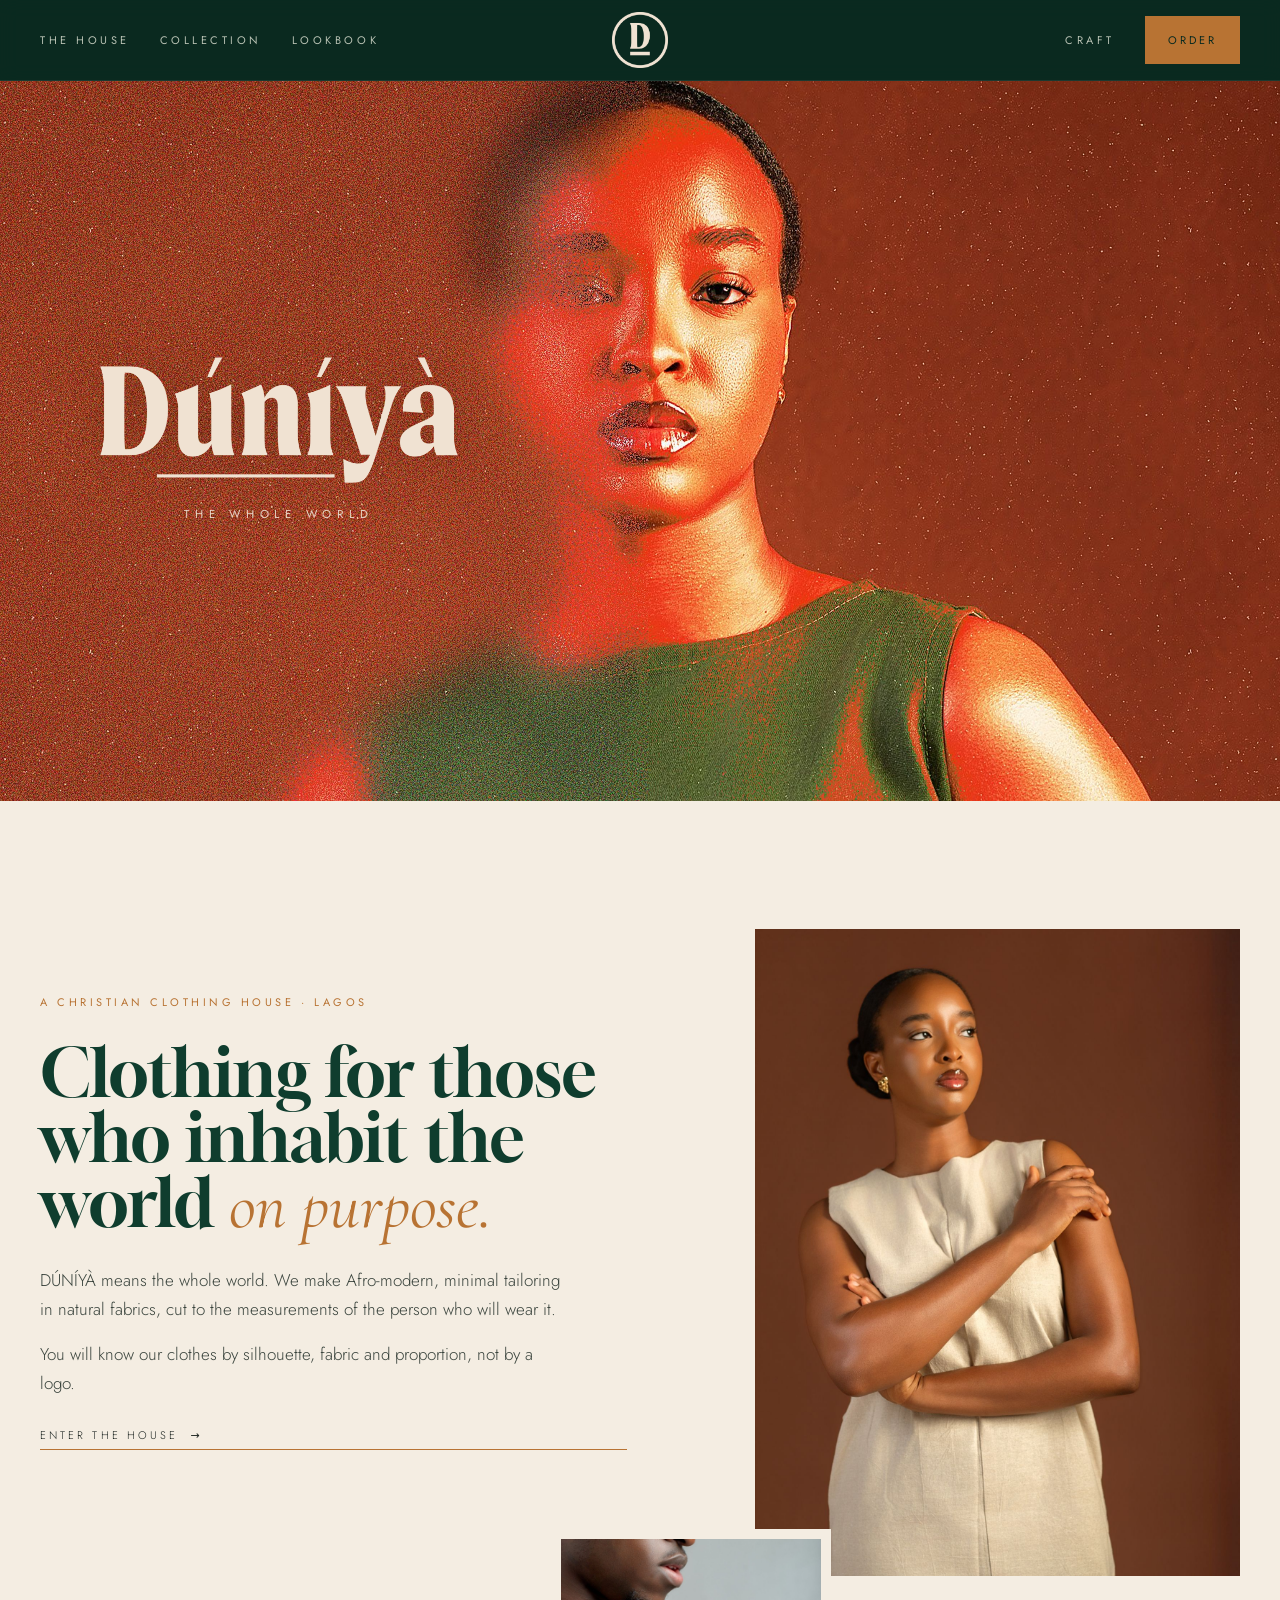
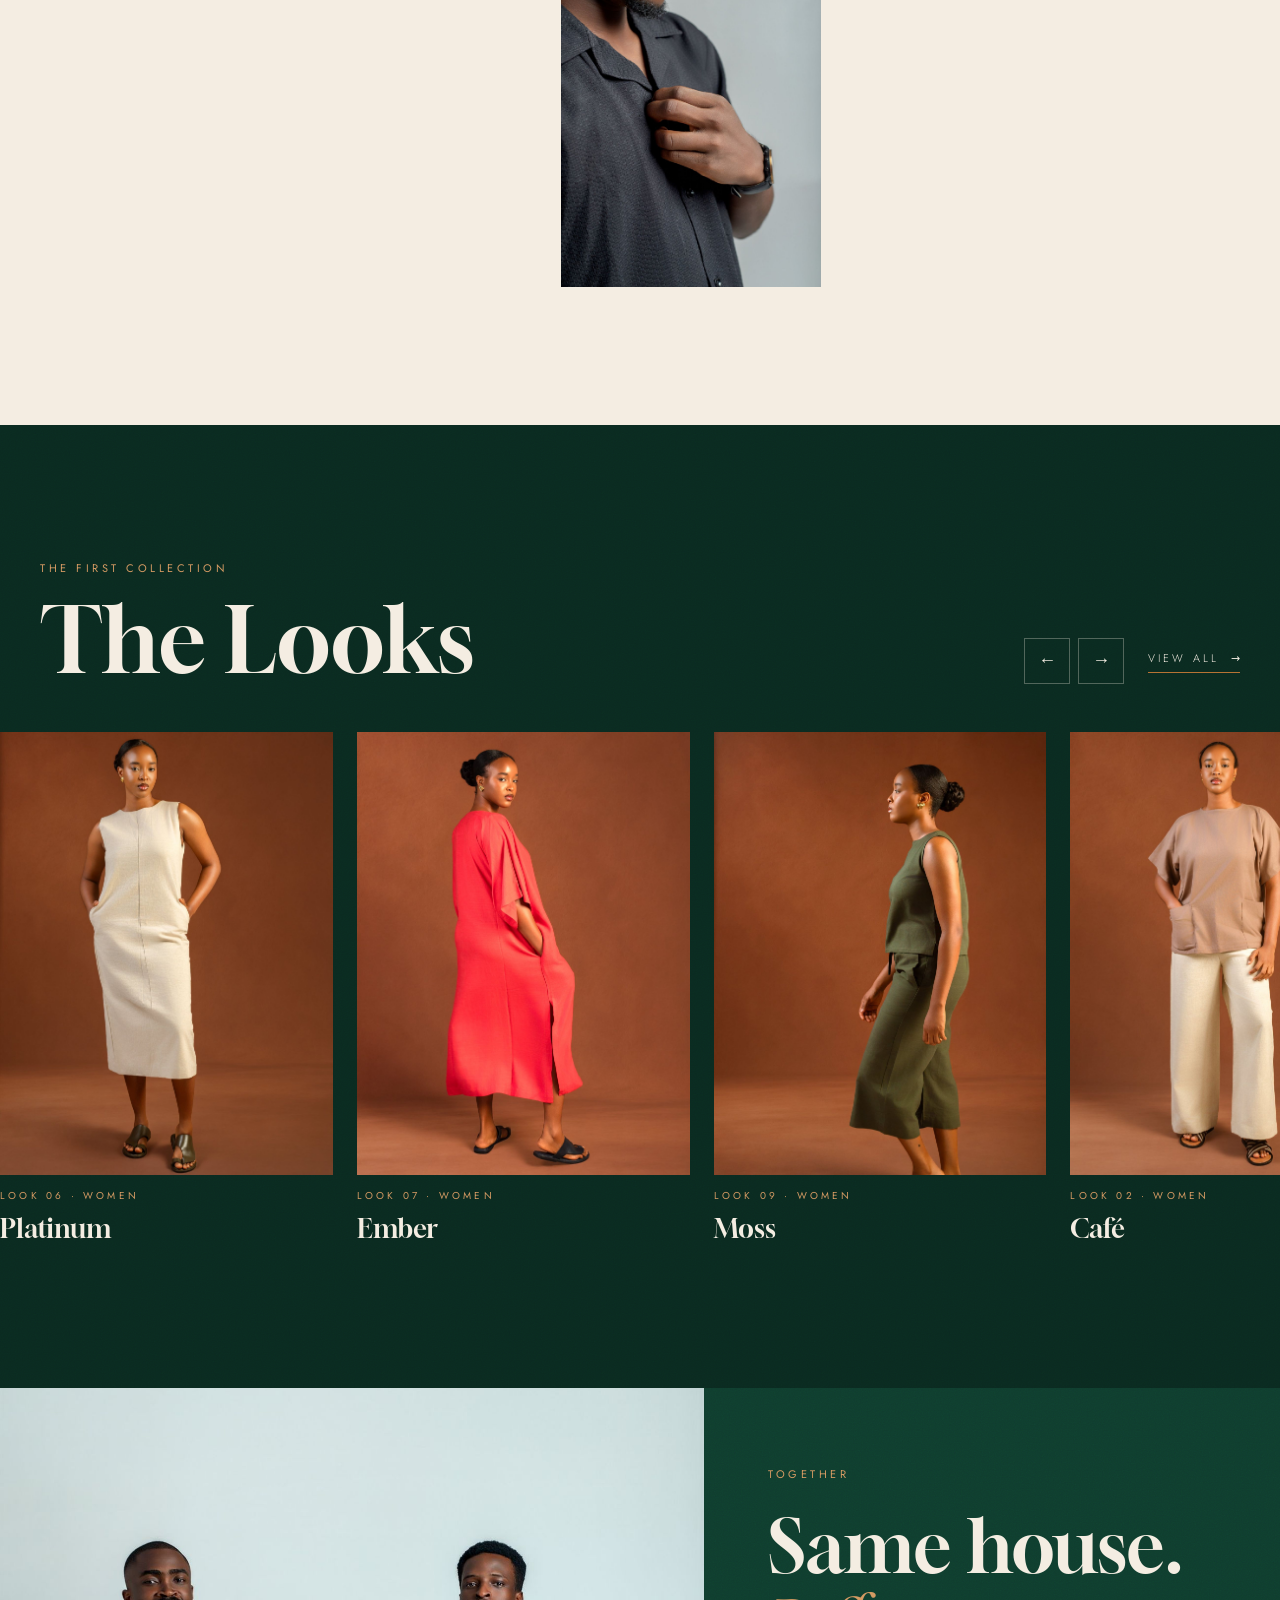
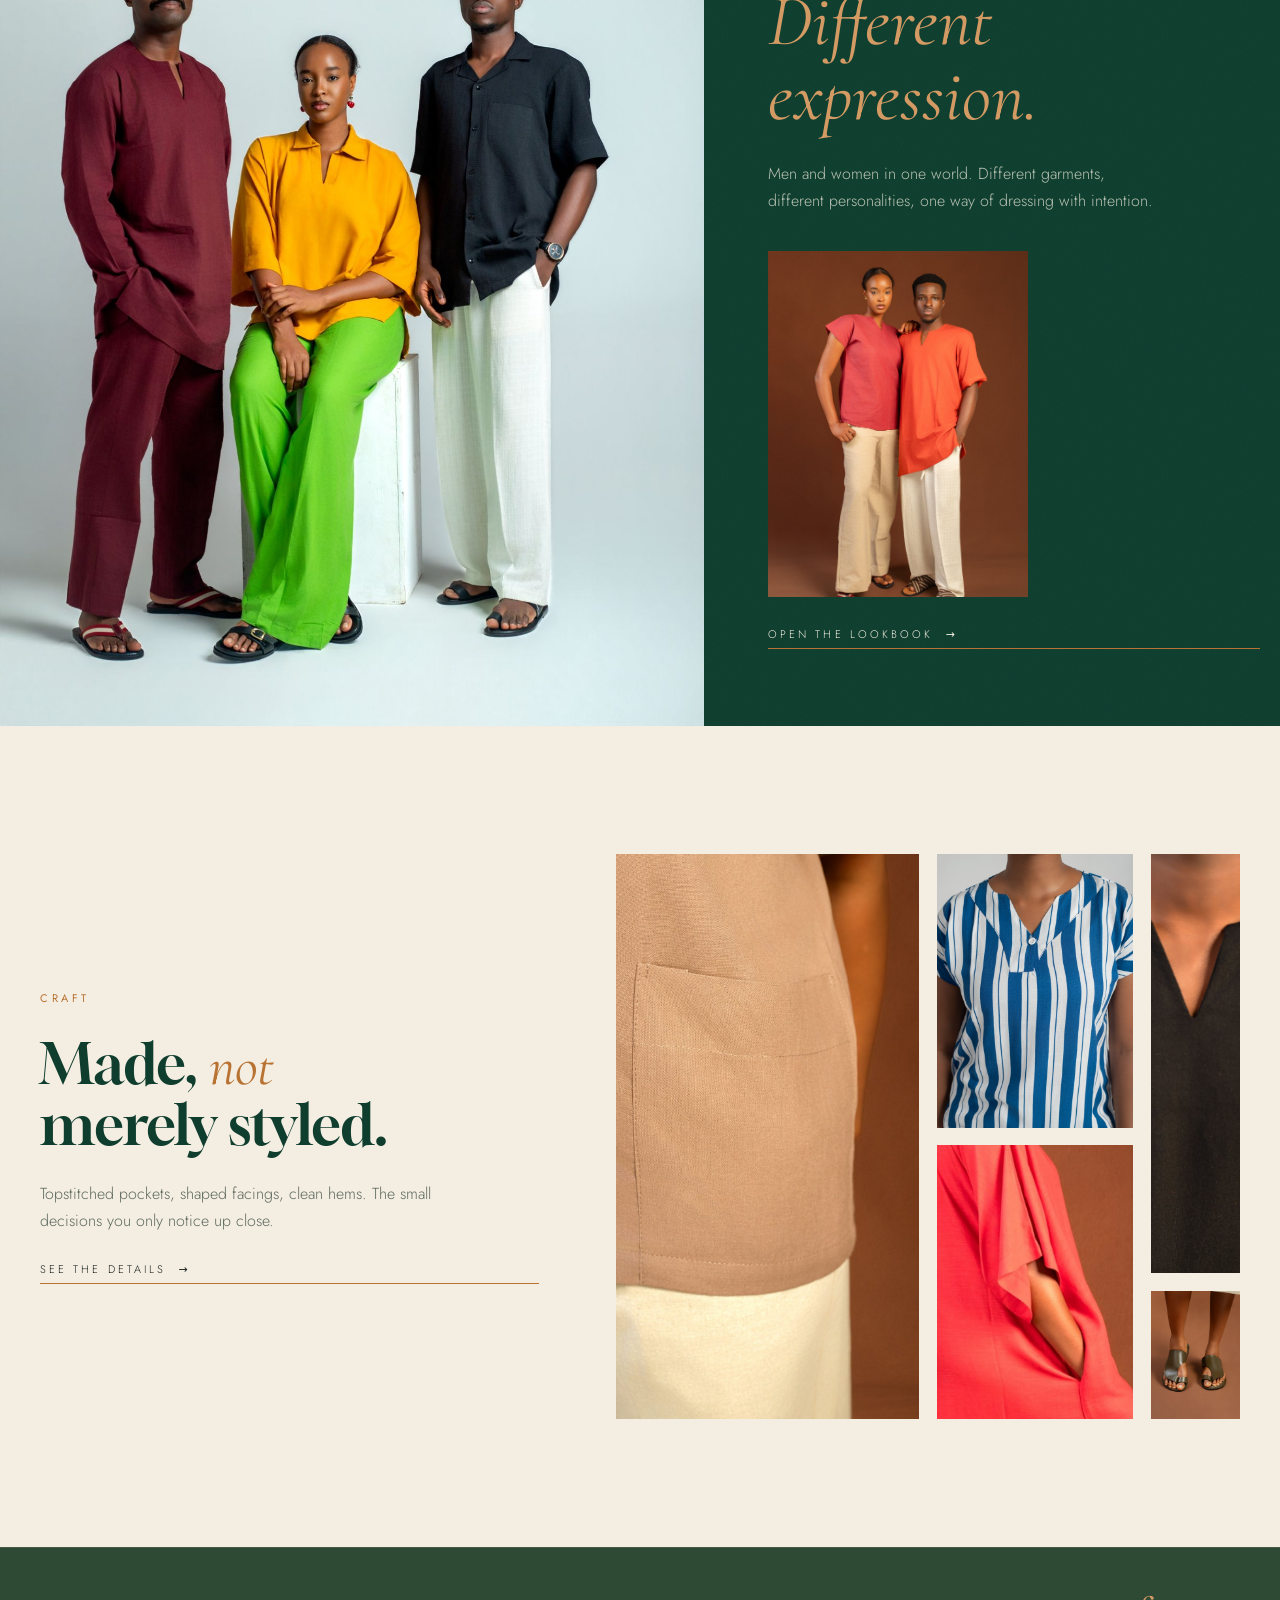
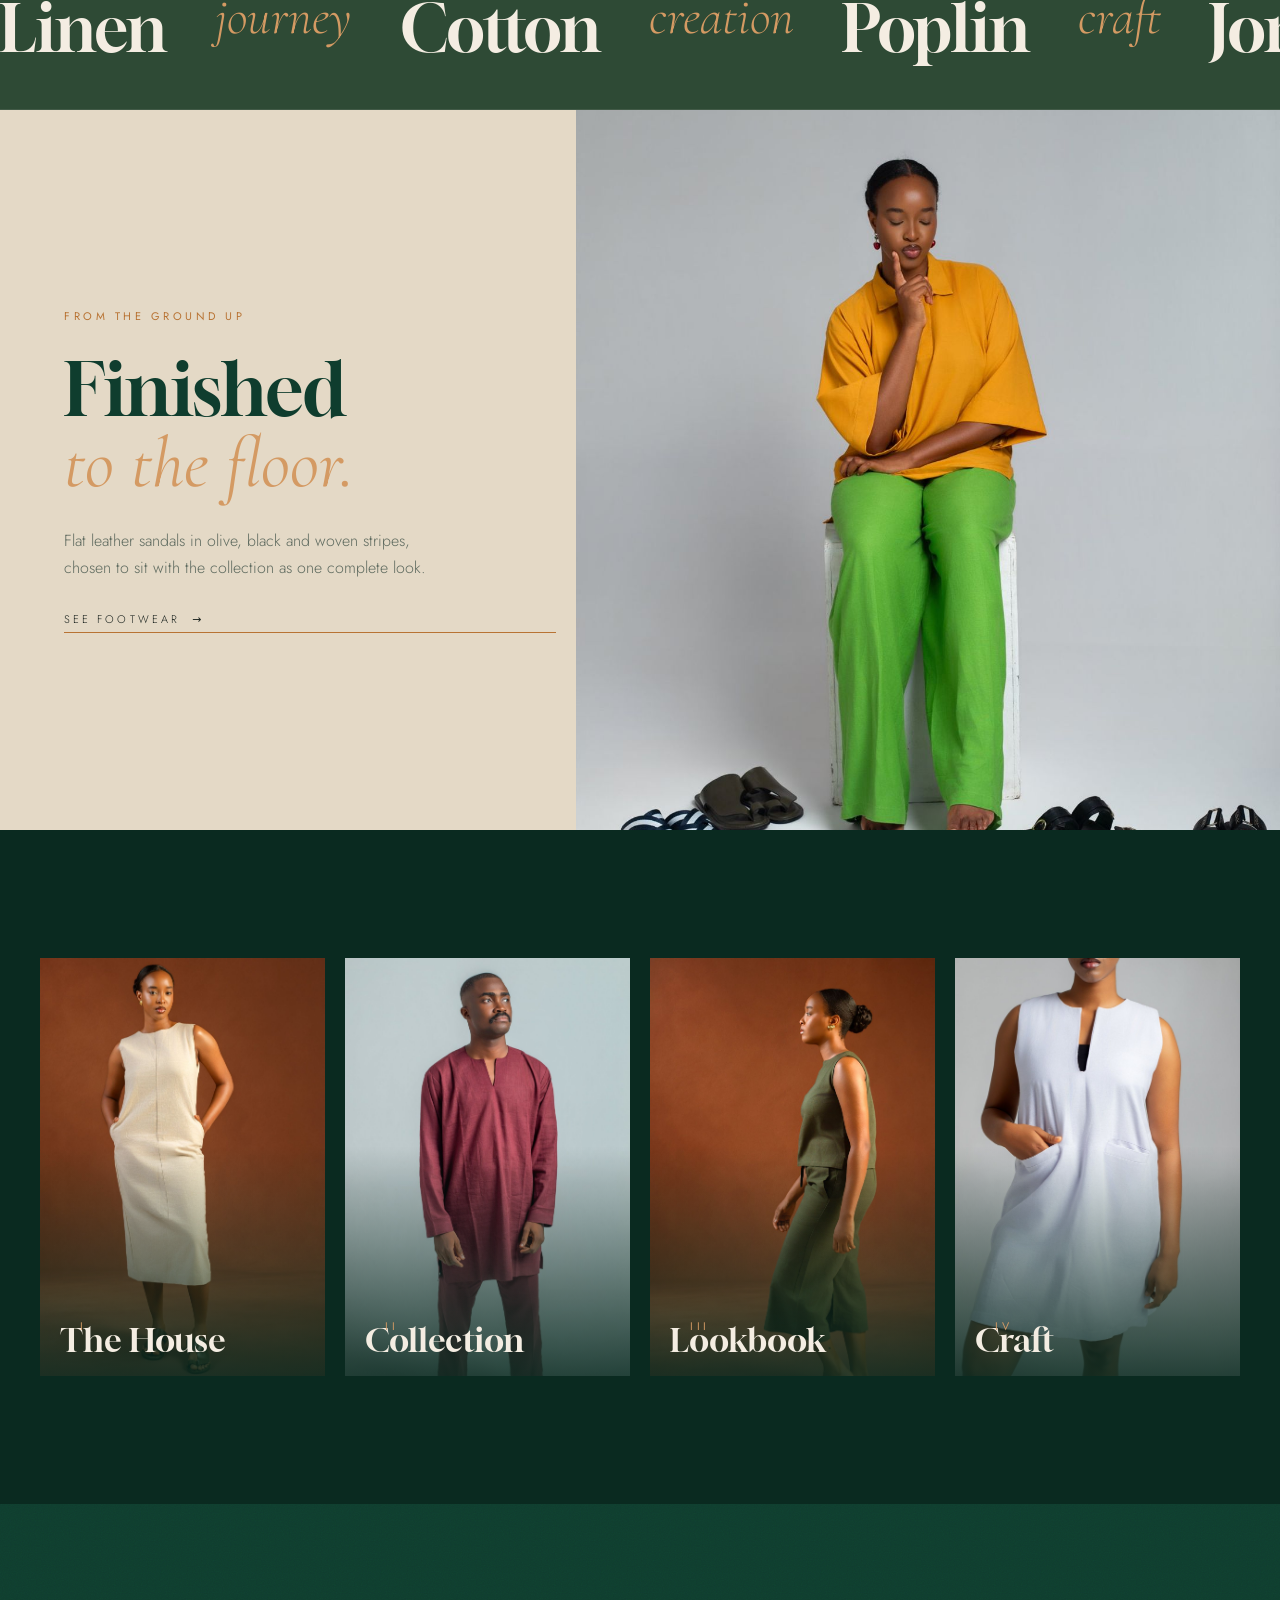
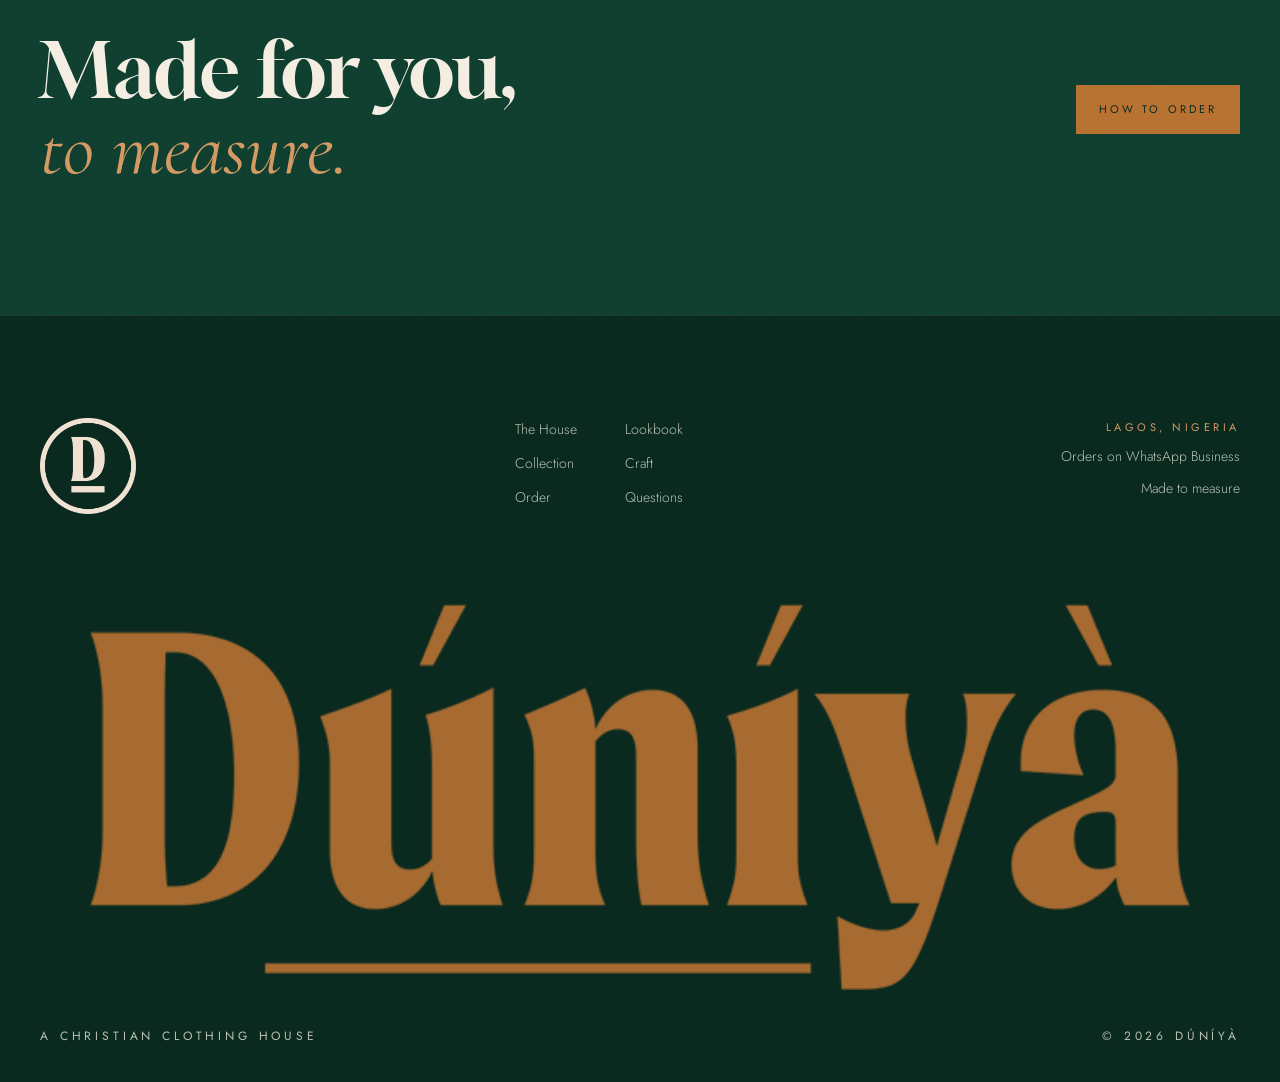
==== index.html @ d64f3ca3 "Multi-page site: Home, House, Collection, Lookbook, Craft, Order Photo-led layouts per page, collect" ====
<!doctype html>
<html lang="en">
<head>
<meta charset="utf-8">
<meta name="viewport" content="width=device-width, initial-scale=1, viewport-fit=cover">
<title>DÚNÍYÀ</title>
<meta name="description" content="DÚNÍYÀ is a Christian clothing house in Lagos making Afro-modern, minimal tailoring in natural fabrics, made to measure.">
<meta name="theme-color" content="#0A2A20">
<meta property="og:title" content="DÚNÍYÀ">
<meta property="og:description" content="DÚNÍYÀ is a Christian clothing house in Lagos making Afro-modern, minimal tailoring in natural fabrics, made to measure.">
<meta property="og:image" content="assets/img/photos/hero.jpg">
<link rel="icon" type="image/png" href="assets/img/logo/seal-cream.png">
<link rel="preconnect" href="https://fonts.googleapis.com">
<link rel="preconnect" href="https://fonts.gstatic.com" crossorigin>
<link rel="stylesheet" href="https://fonts.googleapis.com/css2?family=Gloock&family=Cormorant+Garamond:ital,wght@1,400;1,500&family=Jost:wght@300;400;500&display=swap">
<link rel="stylesheet" href="assets/css/styles.css">
</head>
<body>
<header class="nav">
  <div class="wrap">
    <nav class="nav-links nav-left label" aria-label="Primary">
      <a href="house.html">The House</a>
      <a href="collection.html">Collection</a>
      <a href="lookbook.html">Lookbook</a>
    </nav>
    <a class="brand" href="index.html" aria-label="Dúníyà home"><img src="assets/img/logo/seal-cream.png" alt="Dúníyà"></a>
    <div class="nav-right">
      <nav class="nav-links label" aria-label="Secondary">
        <a href="craft.html">Craft</a>
      </nav>
      <a class="btn" href="order.html">Order</a>
      <button class="menu-btn" id="menuOpen" aria-label="Open menu"><span></span><span></span><span></span></button>
    </div>
  </div>
</header>

<div class="overlay" id="overlay" hidden role="dialog" aria-label="Menu">
  <div class="overlay-top">
    <img src="assets/img/logo/monogram-copper.png" alt="Dúníyà" style="width:auto">
    <button class="close" id="menuClose" aria-label="Close menu">×</button>
  </div>
  <nav>
    <a href="index.html" aria-current="page">Home</a>
    <a href="house.html">The House</a>
    <a href="collection.html">Collection</a>
    <a href="lookbook.html">Lookbook</a>
    <a href="craft.html">Craft</a>
    <a href="order.html">Order</a>
  </nav>
  <div class="overlay-foot label"><span>Lagos, Nigeria</span><span>Made to measure</span></div>
</div>

<main>
<section class="hero" aria-label="Dúníyà">
  <img src="assets/img/photos/hero.jpg" alt="Model in a moss-green sleeveless top against a copper backdrop, half her face dissolving into a soft blur">
  <div class="hero-copy">
    <h1><img src="assets/img/logo/wordmark-cream.png" alt="Dúníyà"></h1>
    <p>The whole world</p>
  </div>
</section>

<section class="day sec">
  <div class="wrap statement">
    <div class="st-text rv">
      <span class="label">A Christian clothing house · Lagos</span>
      <h2>Clothing for those who inhabit the world <em class="c">on purpose.</em></h2>
      <div class="prose">
        <p>DÚNÍYÀ means the whole world. We make Afro-modern, minimal tailoring in natural fabrics, cut to the measurements of the person who will wear it.</p>
        <p>You will know our clothes by silhouette, fabric and proportion, not by a logo.</p>
      </div>
      <a class="arrow" href="house.html">Enter the house</a>
    </div>
    <figure class="st-a rv zoom"><img src="assets/img/photos/plat4.jpg" alt="Portrait of a model in the platinum linen dress, arms folded" loading="lazy"><figcaption class="cap"><b>06</b>Platinum</figcaption></figure>
    <figure class="st-b rv"><img src="assets/img/photos/noir_shirt.jpg" alt="Close view of a man adjusting the collar of a black textured camp-collar shirt" loading="lazy"></figure>
  </div>
</section>

<section class="night sec grain">
  <div class="wrap rail-head">
    <div>
      <span class="label">The first collection</span>
      <h2 style="margin-top:16px">The Looks</h2>
    </div>
    <div style="display:flex;gap:24px;align-items:center;flex-wrap:wrap">
      <div class="rail-ctrl" data-rail="homeRail"><button data-dir="prev" aria-label="Previous looks">←</button><button data-dir="next" aria-label="Next looks">→</button></div>
      <a class="arrow" href="collection.html">View all</a>
    </div>
  </div>
  <div class="rail" id="homeRail"></div>
</section>

<section class="feature forest grain">
  <div class="f-img"><figure><img src="assets/img/photos/trio.jpg" alt="Three models in the collection: a wine tunic set, a mustard shirt with lime trousers, and a black camp-collar shirt with cream trousers" loading="lazy"></figure></div>
  <div class="f-text rv">
    <span class="label">Together</span>
    <h2>Same house.<br><em class="c">Different expression.</em></h2>
    <p style="color:var(--mute-light);max-width:44ch">Men and women in one world. Different garments, different personalities, one way of dressing with intention.</p>
    <img class="inset" src="assets/img/photos/pair.jpg" alt="A woman in a carmine top and a man in a burnt-orange tunic standing together" loading="lazy">
    <a class="arrow" href="lookbook.html">Open the lookbook</a>
  </div>
</section>

<section class="day sec">
  <div class="wrap two" style="align-items:center">
    <div class="rv" style="display:grid;gap:26px">
      <span class="label">Craft</span>
      <h2 class="pull">Made, <em>not</em> merely styled.</h2>
      <p style="color:var(--mute-dark);max-width:44ch">Topstitched pockets, shaped facings, clean hems. The small decisions you only notice up close.</p>
      <a class="arrow" href="craft.html">See the details</a>
    </div>
    <div class="mosaic rv">
      <figure class="m1 zoom"><img src="assets/img/photos/cafe_pocket.jpg" alt="Close-up of a topstitched patch pocket on the café top" loading="lazy"></figure>
      <figure class="m2 zoom"><img src="assets/img/photos/tide.jpg" alt="Striped top with shaped V-neck facing and button" loading="lazy"></figure>
      <figure class="m3 zoom"><img src="assets/img/photos/noir_neck.jpg" alt="Notch neckline on a black top" loading="lazy"></figure>
      <figure class="m4 zoom"><img src="assets/img/photos/d_drape.jpg" alt="Cape sleeve on the coral dress" loading="lazy"></figure>
      <figure class="m5 zoom"><img src="assets/img/photos/sandal_olive.jpg" alt="Olive leather cut-out sandals" loading="lazy"></figure>
    </div>
  </div>
</section>

<div class="band" aria-hidden="true"><div class="band-track">
  <span>Linen</span><i>journey</i><span>Cotton</span><i>creation</i><span>Poplin</span><i>craft</i><span>Jonkoso</span><i>light</i><span>Chambray</span><i>the whole world</i>
</div></div>
<section class="feature flip stone">
  <div class="f-img"><figure><img src="assets/img/photos/harvest_seated.jpg" alt="Model in a mustard shirt and lime trousers seated among pairs of sandals" loading="lazy"></figure></div>
  <div class="f-text rv">
    <span class="label">From the ground up</span>
    <h2 style="color:var(--forest)">Finished <em class="c">to the floor.</em></h2>
    <p style="color:var(--mute-dark);max-width:44ch">Flat leather sandals in olive, black and woven stripes, chosen to sit with the collection as one complete look.</p>
    <a class="arrow" href="collection.html#olive-slide">See footwear</a>
  </div>
</section>

<section class="night sec">
  <div class="wrap">
    <div class="doors">
      <a class="door rv" href="house.html"><img src="assets/img/photos/plat_front.jpg" alt="" loading="lazy"><span><span class="label">I</span><h3>The House</h3></span></a>
      <a class="door rv" href="collection.html"><img src="assets/img/photos/wine.jpg" alt="" loading="lazy"><span><span class="label">II</span><h3>Collection</h3></span></a>
      <a class="door rv" href="lookbook.html"><img src="assets/img/photos/moss.jpg" alt="" loading="lazy"><span><span class="label">III</span><h3>Lookbook</h3></span></a>
      <a class="door rv" href="craft.html"><img src="assets/img/photos/lumen.jpg" alt="" loading="lazy"><span><span class="label">IV</span><h3>Craft</h3></span></a>
    </div>
  </div>
</section>

<section class="forest sec grain">
  <div class="wrap cta-band">
    <h2>Made for you,<br><em class="c">to measure.</em></h2>
    <a class="btn" href="order.html">How to order</a>
  </div>
</section>
</main>
<footer>
  <div class="wrap">
    <div class="foot-top">
      <img class="seal" src="assets/img/logo/seal-cream.png" alt="">
      <nav class="foot-nav" aria-label="Footer">
        <a href="house.html">The House</a><a href="lookbook.html">Lookbook</a>
        <a href="collection.html">Collection</a><a href="craft.html">Craft</a>
        <a href="order.html">Order</a><a href="order.html#faq">Questions</a>
      </nav>
      <div class="foot-contact">
        <span class="label" style="color:var(--copper-soft)">Lagos, Nigeria</span>
        <span>Orders on WhatsApp Business</span>
        <span>Made to measure</span>
      </div>
    </div>
    <img class="foot-wm" src="assets/img/logo/wordmark-copper.png" alt="Dúníyà">
    <div class="foot-row label">
      <span>A Christian clothing house</span>
      <span>© 2026 DÚNÍYÀ</span>
    </div>
  </div>
</footer>
<script src="assets/js/main.js"></script>
</body>
</html>
---- assets/css/styles.css ----
/* DÚNÍYÀ — shared styles for every page.
   Layout idea: forest nights, cream days, copper as the thread; photography leads every page. */
:root{
  --forest:#0F3D2E; --forest-deep:#0A2A20; --moss:#2E4A35;
  --cream:#F4EDE2; --stone:#E4D9C6; --sand:#CFC3AE;
  --copper:#B87333; --copper-soft:#D49A63; --clay:#7A3418;
  --ink:#1C2420; --mute-dark:#5E6A5F; --mute-light:#B9C2B4;
  --display:"Gloock","Didot","Bodoni 72",Georgia,serif;
  --script:"Cormorant Garamond","Garamond",Georgia,serif;
  --body:"Jost","Futura","Avenir Next",system-ui,sans-serif;
  --gl:max(20px, env(safe-area-inset-left, 0px));
  --gr:max(20px, env(safe-area-inset-right, 0px));
  --ease:cubic-bezier(.2,.7,.2,1);
  color-scheme:dark;
}
*{box-sizing:border-box}
html{scroll-behavior:smooth}
body{margin:0;background:var(--forest-deep);color:var(--cream);font-family:var(--body);font-weight:300;font-size:16px;line-height:1.7;-webkit-font-smoothing:antialiased;overflow-x:hidden}
img{max-width:100%;display:block}
[hidden]{display:none!important}
a{color:inherit}
p{margin:0}
h1,h2,h3,h4{font-family:var(--display);font-weight:400;margin:0;line-height:.98;text-wrap:balance}
figure{margin:0}
:focus-visible{outline:1px solid var(--copper-soft);outline-offset:4px}
@media (prefers-reduced-motion:reduce){html{scroll-behavior:auto}*,*::before,*::after{animation:none!important;transition:none!important}}

.wrap{max-width:1240px;margin:0 auto;padding-left:var(--gl);padding-right:var(--gr)}
.wide{max-width:1520px;margin:0 auto;padding-left:var(--gl);padding-right:var(--gr)}
.label{font-family:var(--body);font-weight:400;font-size:11px;letter-spacing:.32em;text-transform:uppercase}
.script{font-family:var(--script);font-style:italic;font-weight:400}
em.c{font-family:var(--script);font-style:italic;color:var(--copper-soft)}
.day em.c{color:var(--copper)}
.sec{padding-block:clamp(72px,10vw,140px)}
.day{background:var(--cream);color:var(--ink)}
.day .label{color:var(--copper)}
.stone{background:var(--stone);color:var(--ink)}
.stone .label{color:var(--copper)}
.night{background:var(--forest-deep)}
.forest{background:var(--forest)}
.night .label,.forest .label{color:var(--copper-soft)}
.grain{position:relative;isolation:isolate}
.grain::after{content:"";position:absolute;inset:0;pointer-events:none;z-index:-1;opacity:.16;mix-blend-mode:overlay;
  background-image:url("data:image/svg+xml,%3Csvg xmlns='http://www.w3.org/2000/svg' width='220' height='220'%3E%3Cfilter id='n'%3E%3CfeTurbulence type='fractalNoise' baseFrequency='.85' numOctaves='3' stitchTiles='stitch'/%3E%3C/filter%3E%3Crect width='100%25' height='100%25' filter='url(%23n)'/%3E%3C/svg%3E")}

/* buttons & links */
.btn{display:inline-block;font-family:var(--body);font-size:11px;letter-spacing:.28em;text-transform:uppercase;font-weight:400;padding:14px 22px;border:1px solid var(--copper);background:var(--copper);color:var(--forest-deep);text-decoration:none;cursor:pointer;transition:background .25s,color .25s,border-color .25s}
.btn:hover{background:transparent;color:var(--copper-soft)}
.day .btn:hover,.stone .btn:hover{color:var(--copper)}
.btn.ghost{background:transparent;color:inherit;border-color:currentColor}
.btn.ghost:hover{border-color:var(--copper);color:var(--copper-soft)}
.day .btn.ghost:hover{color:var(--copper)}
.arrow{font-family:var(--body);font-size:11px;letter-spacing:.28em;text-transform:uppercase;text-decoration:none;display:inline-flex;align-items:center;gap:12px;padding-bottom:4px;border-bottom:1px solid var(--copper)}
.arrow::after{content:"→";letter-spacing:0;transition:transform .3s var(--ease)}
.arrow:hover::after{transform:translateX(6px)}

/* nav */
body::before{content:"";position:fixed;inset:0 0 auto;height:env(safe-area-inset-top,0px);z-index:60;background:var(--forest-deep)}
.nav{position:sticky;top:env(safe-area-inset-top,0px);z-index:50;background:color-mix(in srgb,var(--forest-deep) 90%,transparent);backdrop-filter:blur(10px);-webkit-backdrop-filter:blur(10px);border-bottom:1px solid rgba(244,237,226,.08)}
.nav .wrap{display:grid;grid-template-columns:1fr auto 1fr;align-items:center;gap:24px;padding-block:12px}
.nav-links{display:flex;gap:30px;align-items:center}
.nav-links a{text-decoration:none;color:var(--mute-light);transition:color .2s;position:relative;padding-block:6px}
.nav-links a:hover,.nav-links a[aria-current="page"]{color:var(--cream)}
.nav-links a[aria-current="page"]::after{content:"";position:absolute;left:0;right:.32em;bottom:0;height:1px;background:var(--copper)}
.nav-right{display:flex;justify-content:flex-end;gap:30px;align-items:center}
.brand{display:block;line-height:0;transition:transform .5s var(--ease)}
.brand img{width:56px;height:56px}
.brand:hover{transform:rotate(-10deg)}
.menu-btn{background:none;border:0;color:var(--cream);cursor:pointer;padding:8px;display:none;flex-direction:column;gap:6px;justify-self:end}
.menu-btn span{display:block;width:26px;height:1px;background:currentColor}

.overlay{position:fixed;inset:0;z-index:80;background:var(--forest-deep);display:flex;flex-direction:column;padding:calc(20px + env(safe-area-inset-top,0px)) var(--gr) calc(24px + env(safe-area-inset-bottom,0px)) var(--gl)}
.overlay-top{display:flex;justify-content:space-between;align-items:center}
.overlay-top img{width:48px;height:48px}
.close{background:none;border:0;color:var(--cream);font-size:32px;cursor:pointer;line-height:1;padding:6px}
.overlay nav{flex:1;display:flex;flex-direction:column;justify-content:center;align-items:center;gap:2px}
.overlay nav a{font-family:var(--display);font-size:clamp(40px,9vw,84px);text-decoration:none;line-height:1.12;padding:0 18px;transition:color .2s,background .2s}
.overlay nav a:hover,.overlay nav a[aria-current="page"]{background:var(--cream);color:var(--forest-deep)}
.overlay-foot{display:flex;justify-content:space-between;color:var(--mute-light);flex-wrap:wrap;gap:12px}

/* home hero */
.hero{position:relative;overflow:hidden;background:var(--clay);min-height:clamp(520px,calc(100vw * 9 / 16),920px)}
.hero>img{position:absolute;inset:0;width:100%;height:100%;max-width:none;object-fit:cover;object-position:60% 30%}
.hero-copy{position:absolute;left:0;top:0;bottom:0;width:42%;display:flex;flex-direction:column;justify-content:center;align-items:center;gap:22px;padding-left:var(--gl)}
.hero-copy h1{line-height:0}
.hero-copy h1 img{width:clamp(220px,28vw,460px);height:auto;filter:drop-shadow(0 2px 24px rgba(60,20,8,.25))}
.hero-copy p{font-weight:400;font-size:clamp(10px,.9vw,13px);letter-spacing:.5em;text-transform:uppercase;opacity:.85}
@media (prefers-reduced-motion:no-preference){
  .hero>img{animation:zoomIn 1.6s var(--ease) both}
  .hero-copy{animation:fadeUp 1.2s .5s var(--ease) both}
}
@keyframes zoomIn{from{transform:scale(1.06)}to{transform:none}}
@keyframes fadeUp{from{transform:translateY(14px);opacity:0}to{transform:none;opacity:1}}

/* sub-page heroes */
.ph{position:relative;overflow:hidden}
.ph-title{font-size:clamp(64px,11vw,168px);letter-spacing:-.01em}
.ph-title em{font-family:var(--script);font-style:italic;color:var(--copper-soft)}
.ph-lede{font-size:clamp(17px,1.5vw,20px);max-width:46ch;color:var(--mute-light)}
.day .ph-lede,.stone .ph-lede{color:var(--mute-dark)}

/* split hero: big image + text */
.ph-split{display:grid;grid-template-columns:1fr 1fr;min-height:clamp(560px,78vh,860px)}
.ph-split .ph-img{position:relative;overflow:hidden;min-height:420px}
.ph-split .ph-img img{position:absolute;inset:0;width:100%;height:100%;object-fit:cover}
.ph-split .ph-text{display:flex;flex-direction:column;justify-content:flex-end;gap:28px;padding:clamp(40px,6vw,96px) var(--gr) clamp(40px,6vw,96px) clamp(28px,5vw,80px)}

/* full-bleed image hero with overlay title */
.ph-bleed{min-height:clamp(560px,82vh,900px);display:flex;align-items:flex-end}
.ph-bleed>img{position:absolute;inset:0;width:100%;height:100%;object-fit:cover}
.ph-bleed::before{content:"";position:absolute;inset:0;background:linear-gradient(0deg,rgba(10,42,32,.92) 0%,rgba(10,42,32,.35) 45%,rgba(10,42,32,.1) 70%);z-index:1}
.ph-bleed .wrap{position:relative;z-index:2;width:100%;padding-block:clamp(48px,7vw,96px);display:grid;gap:24px}

/* reveal */
.rv{transition:transform 1s var(--ease),opacity 1s var(--ease)}
.rv.pre{transform:translateY(24px);opacity:.25}

/* figure captions */
.cap{margin-top:12px;font-size:12px;letter-spacing:.06em;color:var(--mute-light);line-height:1.5}
.day .cap,.stone .cap{color:var(--mute-dark)}
.cap b{font-weight:400;letter-spacing:.24em;text-transform:uppercase;font-size:10px;color:var(--copper-soft);margin-right:10px}
.day .cap b,.stone .cap b{color:var(--copper)}
.ph-img-wrap{overflow:hidden}
.zoom img{transition:transform 1.4s var(--ease)}
.zoom:hover img{transform:scale(1.04)}

/* HOME: statement collage */
.statement{display:grid;grid-template-columns:repeat(12,1fr);gap:clamp(16px,2vw,28px);align-items:start}
.statement .st-text{grid-column:1 / span 6;display:grid;gap:28px;padding-top:clamp(20px,5vw,80px)}
.statement h2{font-size:clamp(40px,5.2vw,76px);color:var(--forest)}
.statement .st-a{grid-column:8 / span 5}
.statement .st-b{grid-column:6 / span 3;margin-top:clamp(-120px,-8vw,-40px);position:relative;z-index:2;border:10px solid var(--cream)}
.statement .st-a img,.statement .st-b img{width:100%;aspect-ratio:3/4;object-fit:cover}
.statement .prose{color:#3A443D;max-width:52ch;display:grid;gap:16px;font-size:17px}

/* HOME: horizontal rail */
.rail-head{display:flex;justify-content:space-between;align-items:end;gap:20px;flex-wrap:wrap;margin-bottom:clamp(28px,4vw,48px)}
.rail-head h2{font-size:clamp(48px,7vw,104px)}
.rail{display:grid;grid-auto-flow:column;grid-auto-columns:clamp(240px,26vw,360px);gap:clamp(14px,2vw,24px);overflow-x:auto;scroll-snap-type:x mandatory;padding-bottom:18px;padding-left:var(--gl);padding-right:var(--gr);scrollbar-width:thin;scrollbar-color:var(--copper) transparent}
.rail>a{scroll-snap-align:start;text-decoration:none;display:grid;gap:12px}
.rail img{width:100%;aspect-ratio:3/4;object-fit:cover}
.rail h3{font-size:26px}
.rail .label{font-size:10px}
.rail-ctrl{display:flex;gap:8px}
.rail-ctrl button{width:46px;height:46px;border:1px solid rgba(244,237,226,.3);background:transparent;color:var(--cream);cursor:pointer;font-size:18px;transition:border-color .2s,background .2s}
.rail-ctrl button:hover{border-color:var(--copper);background:rgba(184,115,51,.15)}

/* HOME: full-bleed split feature */
.feature{display:grid;grid-template-columns:1.1fr .9fr;min-height:clamp(560px,80vh,900px)}
.feature .f-img{position:relative;overflow:hidden;min-height:440px}
.feature .f-img img{position:absolute;inset:0;width:100%;height:100%;object-fit:cover}
.feature .f-text{display:flex;flex-direction:column;justify-content:center;gap:28px;padding:clamp(40px,6vw,96px) var(--gr) clamp(40px,6vw,96px) clamp(28px,5vw,88px)}
.feature h2{font-size:clamp(44px,5.6vw,84px)}
.feature .inset{width:min(260px,60%);aspect-ratio:3/4;object-fit:cover;margin-top:8px}
.feature.flip{grid-template-columns:.9fr 1.1fr}
.feature.flip .f-img{order:2}

/* HOME: mosaic */
.mosaic{display:grid;grid-template-columns:repeat(6,1fr);grid-auto-rows:clamp(90px,10vw,150px);gap:clamp(10px,1.4vw,18px)}
.mosaic figure{position:relative;overflow:hidden}
.mosaic img{width:100%;height:100%;object-fit:cover}
.m1{grid-column:1 / span 3;grid-row:span 4}
.m2{grid-column:4 / span 2;grid-row:span 2}
.m3{grid-column:6 / span 1;grid-row:span 3}
.m4{grid-column:4 / span 2;grid-row:span 2}
.m5{grid-column:6 / span 1;grid-row:span 1}

/* page link cards */
.doors{display:grid;grid-template-columns:repeat(4,1fr);gap:clamp(12px,1.6vw,20px)}
.door{position:relative;display:block;aspect-ratio:3/4.4;overflow:hidden;text-decoration:none;color:var(--cream)}
.door img{position:absolute;inset:0;width:100%;height:100%;object-fit:cover;transition:transform 1.2s var(--ease)}
.door::after{content:"";position:absolute;inset:0;background:linear-gradient(0deg,rgba(10,42,32,.85),rgba(10,42,32,0) 55%)}
.door span{position:absolute;left:20px;right:20px;bottom:20px;z-index:1;display:grid;gap:6px}
.door h3{font-size:clamp(28px,2.6vw,38px)}
.door:hover img{transform:scale(1.05)}

/* marquee */
.band{background:var(--moss);overflow:hidden;padding-block:26px;border-block:1px solid rgba(244,237,226,.1)}
.band-track{display:flex;gap:48px;white-space:nowrap;animation:slide 48s linear infinite;width:max-content}
.band-track span{font-family:var(--display);font-size:clamp(34px,5vw,64px);color:var(--cream)}
.band-track i{font-family:var(--script);color:var(--copper-soft);font-size:clamp(28px,4vw,52px)}
@keyframes slide{to{transform:translateX(-50%)}}

/* CTA band */
.cta-band{display:grid;grid-template-columns:1fr auto;gap:32px;align-items:center}
.cta-band h2{font-size:clamp(40px,6vw,88px)}

/* COLLECTION */
.col-hero{padding-block:clamp(56px,8vw,110px) clamp(32px,4vw,48px)}
.col-hero .wrap{display:grid;grid-template-columns:1.2fr .8fr;gap:32px;align-items:end}
.counts{display:flex;gap:clamp(20px,3vw,40px);flex-wrap:wrap}
.counts div{display:grid;gap:2px}
.counts strong{font-family:var(--display);font-weight:400;font-size:clamp(36px,4vw,56px);line-height:1;color:var(--cream);font-variant-numeric:tabular-nums}
.toolbar{position:sticky;top:calc(env(safe-area-inset-top,0px) + 81px);z-index:20;background:color-mix(in srgb,var(--forest-deep) 92%,transparent);backdrop-filter:blur(8px);-webkit-backdrop-filter:blur(8px);border-block:1px solid rgba(244,237,226,.08)}
.toolbar .wrap{display:flex;justify-content:space-between;align-items:center;gap:16px;padding-block:14px;flex-wrap:wrap}
.filters{display:flex;gap:8px;flex-wrap:wrap}
.chip{font-family:var(--body);font-size:11px;letter-spacing:.24em;text-transform:uppercase;padding:9px 16px;border:1px solid rgba(244,237,226,.22);background:transparent;color:var(--mute-light);cursor:pointer;transition:all .2s}
.chip:hover{border-color:var(--copper)}
.chip[aria-pressed="true"]{background:var(--cream);color:var(--forest-deep);border-color:var(--cream)}
.view-toggle{display:flex;gap:6px}
.lookgrid{display:grid;grid-template-columns:repeat(12,1fr);gap:clamp(16px,2vw,28px);align-items:start;padding-block:clamp(40px,5vw,64px) clamp(72px,9vw,120px)}
.lookgrid.compact{grid-template-columns:repeat(4,1fr)}
.lookgrid.compact .card{grid-column:auto!important;margin-top:0!important}
.lookgrid.filtered .card{grid-column:span var(--span,4);margin-top:0}
.lookgrid.filtered .card .photo{aspect-ratio:3/4}
.card{grid-column:span var(--span,4);display:grid;gap:14px;align-content:start;cursor:pointer;text-decoration:none;color:inherit;min-width:0}
.card.drop{margin-top:clamp(40px,6vw,96px)}
.card .photo{display:block;position:relative;aspect-ratio:3/4;overflow:hidden;background:var(--moss)}
.card.lg .photo{aspect-ratio:4/5}
.card .photo img{position:absolute;inset:0;width:100%;height:100%;object-fit:cover;transition:opacity .6s,transform 1.2s var(--ease)}
.card .photo .alt{opacity:0}
.card:hover .photo .alt,.card:focus-visible .photo .alt{opacity:1}
.card:hover .photo img{transform:scale(1.03)}
.card .tag{position:absolute;left:14px;top:14px;z-index:2;font-size:10px;letter-spacing:.26em;text-transform:uppercase;color:var(--forest-deep);background:var(--cream);padding:6px 10px}
.card .view{position:absolute;right:14px;bottom:14px;z-index:2;font-size:10px;letter-spacing:.26em;text-transform:uppercase;color:var(--cream);background:rgba(10,42,32,.72);padding:8px 12px;opacity:0;transform:translateY(6px);transition:all .35s var(--ease)}
.card:hover .view,.card:focus-visible .view{opacity:1;transform:none}
.card .meta{display:flex;justify-content:space-between;gap:12px}
.card .meta .label{color:var(--copper-soft);font-size:10px}
.card h3{font-size:clamp(24px,2.2vw,32px)}
.card p{color:var(--mute-light);font-size:14px;line-height:1.55}

/* lightbox */
.lb{position:fixed;inset:0;z-index:90;background:rgba(6,24,18,.96);display:grid;grid-template-columns:1.25fr .75fr;padding:env(safe-area-inset-top,0px) env(safe-area-inset-right,0px) env(safe-area-inset-bottom,0px) env(safe-area-inset-left,0px)}
.lb-media{position:relative;display:grid;grid-template-rows:1fr auto;gap:12px;padding:clamp(16px,3vw,40px);min-height:0}
.lb-main{position:relative;min-height:0}
.lb-main img{position:absolute;inset:0;width:100%;height:100%;object-fit:contain}
.lb-thumbs{display:flex;gap:10px;justify-content:center}
.lb-thumbs button{width:64px;height:84px;padding:0;border:1px solid transparent;background:none;cursor:pointer;opacity:.55;transition:all .2s}
.lb-thumbs button[aria-pressed="true"]{opacity:1;border-color:var(--copper)}
.lb-thumbs img{width:100%;height:100%;object-fit:cover}
.lb-info{background:var(--cream);color:var(--ink);padding:clamp(28px,4vw,56px);display:flex;flex-direction:column;gap:20px;overflow-y:auto}
.lb-info .label{color:var(--copper)}
.lb-info h2{font-size:clamp(48px,5vw,80px);color:var(--forest)}
.lb-info p{color:#3A443D}
.lb-info dl{margin:0;display:grid;grid-template-columns:auto 1fr;gap:10px 20px;border-top:1px solid var(--sand);padding-top:20px}
.lb-info dt{font-size:10px;letter-spacing:.26em;text-transform:uppercase;color:var(--copper);padding-top:4px}
.lb-info dd{margin:0;font-size:15px}
.lb-close{position:absolute;top:calc(14px + env(safe-area-inset-top,0px));right:calc(14px + env(safe-area-inset-right,0px));z-index:3;background:var(--forest-deep);border:1px solid rgba(244,237,226,.3);color:var(--cream);width:46px;height:46px;font-size:24px;cursor:pointer}
.lb-nav{display:flex;gap:8px;margin-top:auto;padding-top:12px}
.lb-nav button{flex:1;background:none;border:1px solid var(--sand);padding:12px;cursor:pointer;font-family:var(--body);font-size:11px;letter-spacing:.24em;text-transform:uppercase;color:var(--ink)}
.lb-nav button:hover{border-color:var(--copper)}

/* LOOKBOOK acts */
.act-head{display:grid;grid-template-columns:auto 1fr;gap:clamp(20px,4vw,60px);align-items:end;margin-bottom:clamp(32px,5vw,64px)}
.act-num{font-family:var(--display);font-size:clamp(90px,14vw,200px);line-height:.75;color:transparent;-webkit-text-stroke:1px rgba(212,154,99,.55)}
.day .act-num,.stone .act-num{-webkit-text-stroke:1px rgba(184,115,51,.6)}
.act-head h2{font-size:clamp(40px,5.5vw,80px)}
.act-head p{max-width:48ch;color:var(--mute-light);margin-top:14px}
.day .act-head p,.stone .act-head p{color:var(--mute-dark)}
.arrival{display:grid;grid-template-columns:repeat(12,1fr);gap:clamp(12px,1.6vw,22px);align-items:end}
.arrival .a1{grid-column:1 / span 6}
.arrival .a1 img{width:100%;aspect-ratio:4/5;object-fit:cover}
.arrival .a2{grid-column:7 / span 3;align-self:start}
.arrival .a3{grid-column:10 / span 3}
.arrival .a2 img,.arrival .a3 img{width:100%;aspect-ratio:3/4;object-fit:cover}
.presence{display:grid;grid-template-columns:repeat(5,1fr);gap:clamp(10px,1.2vw,16px)}
.presence figure:nth-child(even){margin-top:clamp(40px,6vw,90px)}
.presence img{width:100%;aspect-ratio:2/3.2;object-fit:cover}
.craftrow{display:grid;grid-template-columns:1.3fr 1fr 1fr;gap:clamp(10px,1.4vw,18px);align-items:start}
.craftrow img{width:100%;aspect-ratio:3/4;object-fit:cover}
.craftrow figure:first-child img{aspect-ratio:4/5}
.connection{display:grid;grid-template-columns:1fr 1fr;gap:clamp(16px,3vw,40px);align-items:start}
.connection figure:last-child{margin-top:clamp(60px,10vw,160px)}
.connection img{width:100%;aspect-ratio:3/4;object-fit:cover}
.movement{display:grid;grid-auto-flow:column;grid-auto-columns:clamp(260px,32vw,440px);gap:clamp(14px,2vw,24px);overflow-x:auto;scroll-snap-type:x mandatory;padding:0 var(--gr) 20px var(--gl);scrollbar-width:thin;scrollbar-color:var(--copper) transparent}
.movement figure{scroll-snap-align:start}
.movement img{width:100%;aspect-ratio:3/4;object-fit:cover}
.movement .step{font-family:var(--script);font-style:italic;font-size:22px;color:var(--copper-soft);margin-top:10px}
.opening{position:relative;min-height:clamp(560px,90vh,980px);display:flex;align-items:center;justify-content:center;text-align:center;overflow:hidden}
.opening>img{position:absolute;inset:0;width:100%;height:100%;object-fit:cover;object-position:50% 40%}
.opening::before{content:"";position:absolute;inset:0;background:radial-gradient(ellipse at center,rgba(10,42,32,.25),rgba(10,42,32,.85));z-index:1}
.opening .wrap{position:relative;z-index:2;display:grid;gap:26px;justify-items:center}
.opening h2{font-family:var(--script);font-style:italic;font-size:clamp(40px,6vw,88px);max-width:16ch;line-height:1.05}

/* HOUSE */
.pull{font-family:var(--display);font-size:clamp(34px,4.4vw,64px);line-height:1.04;color:var(--forest);max-width:20ch}
.pull em{font-family:var(--script);font-style:italic;color:var(--copper)}
.two{display:grid;grid-template-columns:1fr 1.25fr;gap:clamp(32px,6vw,96px);align-items:start}
.prose{display:grid;gap:20px;max-width:62ch;font-size:17px}
.day .prose,.stone .prose{color:#3A443D}
.prose strong{font-weight:500}
.values{display:grid;grid-template-columns:repeat(3,1fr);border-top:1px solid var(--sand)}
.value{padding:32px 28px 36px 0;border-bottom:1px solid var(--sand);min-width:0}
.value:not(:nth-child(3n+1)){padding-left:28px;border-left:1px solid var(--sand)}
.value .n{font-family:var(--display);font-size:44px;line-height:1;color:var(--copper)}
.value h3{font-size:clamp(26px,2.4vw,34px);color:var(--forest);margin:16px 0 10px}
.value p{color:var(--mute-dark);font-size:15px}
.triptych{display:grid;grid-template-columns:1fr 1.3fr 1fr;gap:clamp(8px,1vw,14px);align-items:center}
.triptych img{width:100%;aspect-ratio:3/4.2;object-fit:cover}
.triptych figure:nth-child(2) img{aspect-ratio:3/4}
.origin{position:relative;text-align:center;overflow:hidden}
.origin .year{font-family:var(--display);font-size:clamp(140px,28vw,380px);line-height:.8;color:transparent;-webkit-text-stroke:1px rgba(244,237,226,.2);position:absolute;inset:50% auto auto 50%;transform:translate(-50%,-50%);z-index:-1;pointer-events:none}
.origin h2{font-family:var(--script);font-style:italic;font-size:clamp(38px,5vw,68px);line-height:1.08;max-width:18ch;margin:22px auto 30px}
.origin p{max-width:60ch;margin:0 auto;color:var(--mute-light);font-size:17px}
.origin .seal{width:80px;height:80px;margin:0 auto}
.wv-list{list-style:none;margin:0;padding:0;counter-reset:w}
.wv-list li{counter-increment:w;display:grid;grid-template-columns:56px 1fr;gap:12px;padding:22px 0;border-bottom:1px solid var(--sand);font-family:var(--display);font-size:clamp(21px,2vw,28px);line-height:1.25;color:var(--forest)}
.wv-list li::before{content:counter(w,upper-roman);font-family:var(--body);font-size:11px;letter-spacing:.2em;color:var(--copper);padding-top:9px}
.rule-box{margin-top:32px;padding:28px 30px;background:var(--stone);border-left:2px solid var(--copper)}
.rule-box p{font-family:var(--script);font-style:italic;font-size:23px;line-height:1.35;color:var(--forest)}
.expr{display:grid;grid-template-columns:.9fr 1.1fr;gap:clamp(32px,6vw,96px);align-items:center}
.expr-imgs{display:grid;grid-template-columns:1fr 1fr;gap:12px}
.expr-imgs figure:last-child{margin-top:clamp(40px,6vw,80px)}
.expr-imgs img{width:100%;aspect-ratio:3/4;object-fit:cover}
.traits{display:flex;flex-wrap:wrap;gap:10px;margin-top:8px}
.traits span{border:1px solid rgba(244,237,226,.25);padding:8px 14px;font-size:12px;letter-spacing:.18em;text-transform:uppercase;color:var(--cream)}

/* CRAFT */
.annot{display:grid;grid-template-columns:1fr 1fr;gap:clamp(32px,5vw,80px);align-items:center}
.annot.flip .hot{order:2}
.hot{position:relative}
.hot img{width:100%;aspect-ratio:3/4;object-fit:cover}
.pin{position:absolute;width:30px;height:30px;margin:-15px 0 0 -15px;border-radius:50%;background:var(--cream);color:var(--forest-deep);border:0;font-family:var(--body);font-size:12px;font-weight:500;cursor:pointer;box-shadow:0 0 0 6px rgba(244,237,226,.25);transition:transform .25s,box-shadow .25s}
.pin:hover,.pin[aria-pressed="true"]{transform:scale(1.15);box-shadow:0 0 0 10px rgba(184,115,51,.35);background:var(--copper);color:var(--cream)}
@media (prefers-reduced-motion:no-preference){.pin{animation:pulse 2.6s ease-in-out infinite}}
@keyframes pulse{50%{box-shadow:0 0 0 12px rgba(244,237,226,.08)}}
.notes{list-style:none;margin:0;padding:0;display:grid;border-top:1px solid var(--sand)}
.notes li{display:grid;grid-template-columns:44px 1fr;gap:14px;padding:20px 0;border-bottom:1px solid var(--sand);transition:background .3s}
.notes li.on{background:rgba(184,115,51,.08)}
.notes .k{font-family:var(--display);font-size:28px;color:var(--copper);line-height:1}
.notes h3{font-size:24px;color:var(--forest);margin-bottom:6px}
.notes p{color:var(--mute-dark);font-size:15px}
.fabrics{display:flex;flex-wrap:wrap;gap:6px 22px;align-items:baseline}
.fabrics span{font-family:var(--display);font-size:clamp(34px,5vw,72px);line-height:1.1;color:var(--cream)}
.fabrics i{font-family:var(--script);font-size:clamp(20px,2.4vw,30px);color:var(--copper-soft)}
.principles{display:grid;grid-template-columns:repeat(3,1fr);gap:clamp(16px,2vw,28px)}
.principle{display:grid;gap:14px;align-content:start}
.principle img{width:100%;aspect-ratio:1;object-fit:cover}
.principle h3{font-size:28px;color:var(--forest)}
.principle p{color:var(--mute-dark);font-size:15px}
.process{display:grid;grid-template-columns:repeat(4,1fr);border-top:1px solid rgba(244,237,226,.15)}
.process div{padding:28px 24px 28px 0;min-width:0}
.process div+div{padding-left:24px;border-left:1px solid rgba(244,237,226,.15)}
.process h3{font-size:28px;margin:14px 0 10px}
.process p{color:var(--mute-light);font-size:15px}

/* ORDER */
.steps{display:grid;grid-template-columns:repeat(4,1fr);border-top:1px solid var(--sand)}
.step{padding:28px 24px 28px 0;min-width:0}
.step+.step{padding-left:24px;border-left:1px solid var(--sand)}
.step .n{font-family:var(--display);font-size:56px;line-height:1;color:var(--copper)}
.step h3{font-size:28px;color:var(--forest);margin:14px 0 10px}
.step p{color:var(--mute-dark);font-size:15px}
.wa{display:grid;grid-template-columns:1fr auto;gap:32px;align-items:center;padding:clamp(28px,4vw,48px);border:1px solid rgba(184,115,51,.5);background:linear-gradient(135deg,rgba(184,115,51,.12),transparent 60%)}
.wa h2{font-size:clamp(32px,4vw,52px)}
.wa p{color:var(--mute-light);margin-top:12px;max-width:52ch}
.wa .num{display:flex;gap:10px;align-items:center;flex-wrap:wrap;justify-content:flex-end}
.wa code{font-family:var(--body);font-size:20px;letter-spacing:.08em;user-select:all}
.toast{font-size:12px;color:var(--copper-soft);min-height:1.2em;text-align:right;margin-top:8px}
.enq{display:none;margin-top:14px;font-family:var(--script);font-style:italic;font-size:22px;color:var(--copper-soft)}
.enq.on{display:block}
.measure{display:grid;grid-template-columns:repeat(4,1fr);gap:0;border-top:1px solid var(--sand)}
.measure div{padding:18px 16px 18px 0;border-bottom:1px solid var(--sand);font-family:var(--display);font-size:22px;color:var(--forest)}
.measure div span{display:block;font-family:var(--body);font-size:12px;color:var(--mute-dark);margin-top:4px;letter-spacing:.02em}
.faq{border-top:1px solid var(--sand)}
.faq details{border-bottom:1px solid var(--sand)}
.faq summary{list-style:none;cursor:pointer;display:flex;justify-content:space-between;gap:20px;padding:24px 0;font-family:var(--display);font-size:clamp(22px,2.2vw,30px);color:var(--forest)}
.faq summary::-webkit-details-marker{display:none}
.faq summary::after{content:"+";font-family:var(--body);color:var(--copper);transition:transform .3s}
.faq details[open] summary::after{transform:rotate(45deg)}
.faq details p{padding:0 0 24px;max-width:64ch;color:#3A443D}

/* footer */
footer{background:var(--forest-deep);padding-block:clamp(64px,8vw,110px) 36px;border-top:1px solid rgba(244,237,226,.08);overflow:hidden}
.foot-top{display:grid;grid-template-columns:auto 1fr auto;gap:40px;align-items:start}
.foot-top .seal{width:96px;height:96px}
.foot-nav{display:grid;grid-template-columns:repeat(2,auto);gap:10px 48px;justify-content:center}
.foot-nav a{text-decoration:none;color:var(--mute-light);font-size:14px}
.foot-nav a:hover{color:var(--cream)}
.foot-contact{text-align:right;display:grid;gap:8px;color:var(--mute-light);font-size:14px}
.foot-wm{width:min(100%,1100px);height:auto;margin:clamp(48px,7vw,90px) auto 0;opacity:.9}
.foot-row{display:flex;justify-content:space-between;gap:20px;flex-wrap:wrap;color:var(--mute-light);margin-top:36px;font-size:12px}

/* responsive */
@media (max-width:1000px){
  .nav-links{display:none}
  .menu-btn{display:flex}
  .nav .nav-left{display:block;visibility:hidden}
  .nav-right .btn{display:none}
  .brand img{width:48px;height:48px}
  .toolbar{top:calc(env(safe-area-inset-top,0px) + 73px)}
  .doors{grid-template-columns:repeat(2,1fr)}
  .card,.lookgrid.filtered .card{grid-column:span 6}
  .card.drop{margin-top:0}
  .lookgrid.compact{grid-template-columns:repeat(3,1fr)}
  .presence{grid-template-columns:repeat(3,1fr)}
  .presence figure:nth-child(n+4){display:none}
  .values{grid-template-columns:1fr 1fr}
  .value,.value:not(:nth-child(3n+1)){padding:28px 20px 30px 0;border-left:0}
  .value:nth-child(even){padding-left:20px;border-left:1px solid var(--sand)}
  .steps,.process{grid-template-columns:1fr 1fr}
  .step:nth-child(3),.process div:nth-child(3){padding-left:0;border-left:0}
  .measure{grid-template-columns:repeat(2,1fr)}
  .lb{grid-template-columns:1fr;grid-template-rows:62vh auto;overflow-y:auto}
}
@media (max-width:760px){
  .hero{min-height:620px}
  .hero>img{object-position:52% 20%}
  .hero::after{content:"";position:absolute;inset:auto 0 0;height:55%;background:linear-gradient(0deg,rgba(90,34,14,.85),transparent)}
  .hero-copy{width:100%;top:auto;bottom:56px;padding:0 var(--gr) 0 var(--gl);z-index:1;gap:14px}
  .hero-copy h1 img{width:min(70vw,300px)}
  .ph-split,.feature,.feature.flip,.two,.annot,.expr,.col-hero .wrap,.cta-band,.wa,.foot-top{grid-template-columns:1fr}
  .feature.flip .f-img,.annot.flip .hot{order:0}
  .ph-split .ph-img{min-height:62vh}
  .statement .st-text,.statement .st-a,.statement .st-b{grid-column:1 / -1}
  .statement .st-a{grid-column:2 / -1}
  .statement .st-b{grid-column:1 / span 7;margin-top:-90px}
  .mosaic{grid-template-columns:repeat(2,1fr);grid-auto-rows:auto}
  .mosaic figure{grid-column:auto!important;grid-row:auto!important;aspect-ratio:3/4}
  .mosaic .m1{grid-column:1 / -1!important;aspect-ratio:4/5}
  .card,.lookgrid.filtered .card{grid-column:1 / -1}
  .lookgrid.compact{grid-template-columns:1fr 1fr}
  .arrival .a1{grid-column:1 / -1}
  .arrival .a2,.arrival .a3{grid-column:span 6}
  .presence{grid-template-columns:1fr 1fr}
  .presence figure:nth-child(n+4){display:block}
  .presence figure:nth-child(5){display:none}
  .craftrow{grid-template-columns:1fr 1fr}
  .craftrow figure:first-child{grid-column:1 / -1}
  .connection{grid-template-columns:1fr}
  .connection figure:last-child{margin-top:0}
  .triptych{grid-template-columns:1fr 1fr}
  .triptych figure:nth-child(2){grid-column:1 / -1;order:-1}
  .values,.steps,.process,.principles{grid-template-columns:1fr}
  .value,.value:nth-child(even),.step,.step+.step,.process div,.process div+div{padding:24px 0;border-left:0}
  .process div+div{border-top:1px solid rgba(244,237,226,.15)}
  .step+.step{border-top:1px solid var(--sand)}
  .wa .num,.toast{justify-content:flex-start;text-align:left}
  .foot-nav{justify-content:start}
  .foot-contact{text-align:left}
  .act-head{grid-template-columns:1fr}
  .doors{grid-template-columns:1fr 1fr}
}
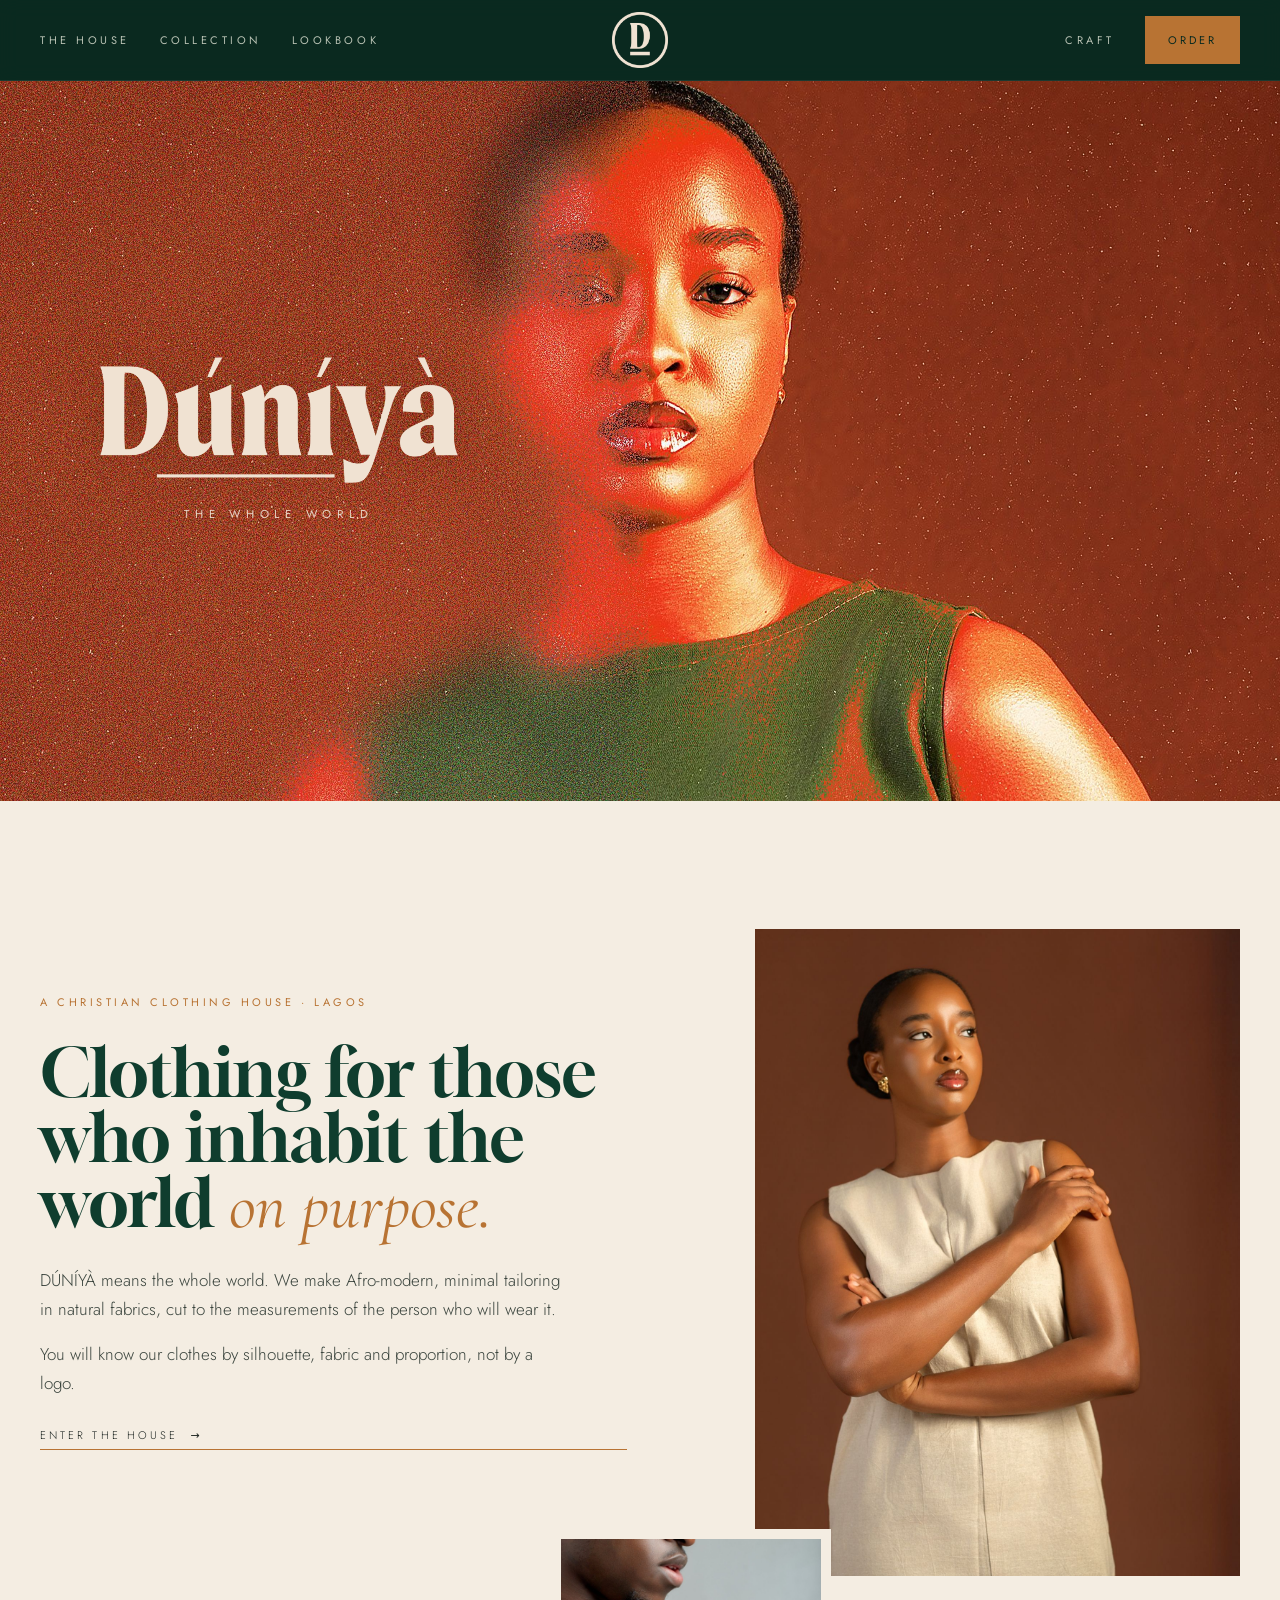
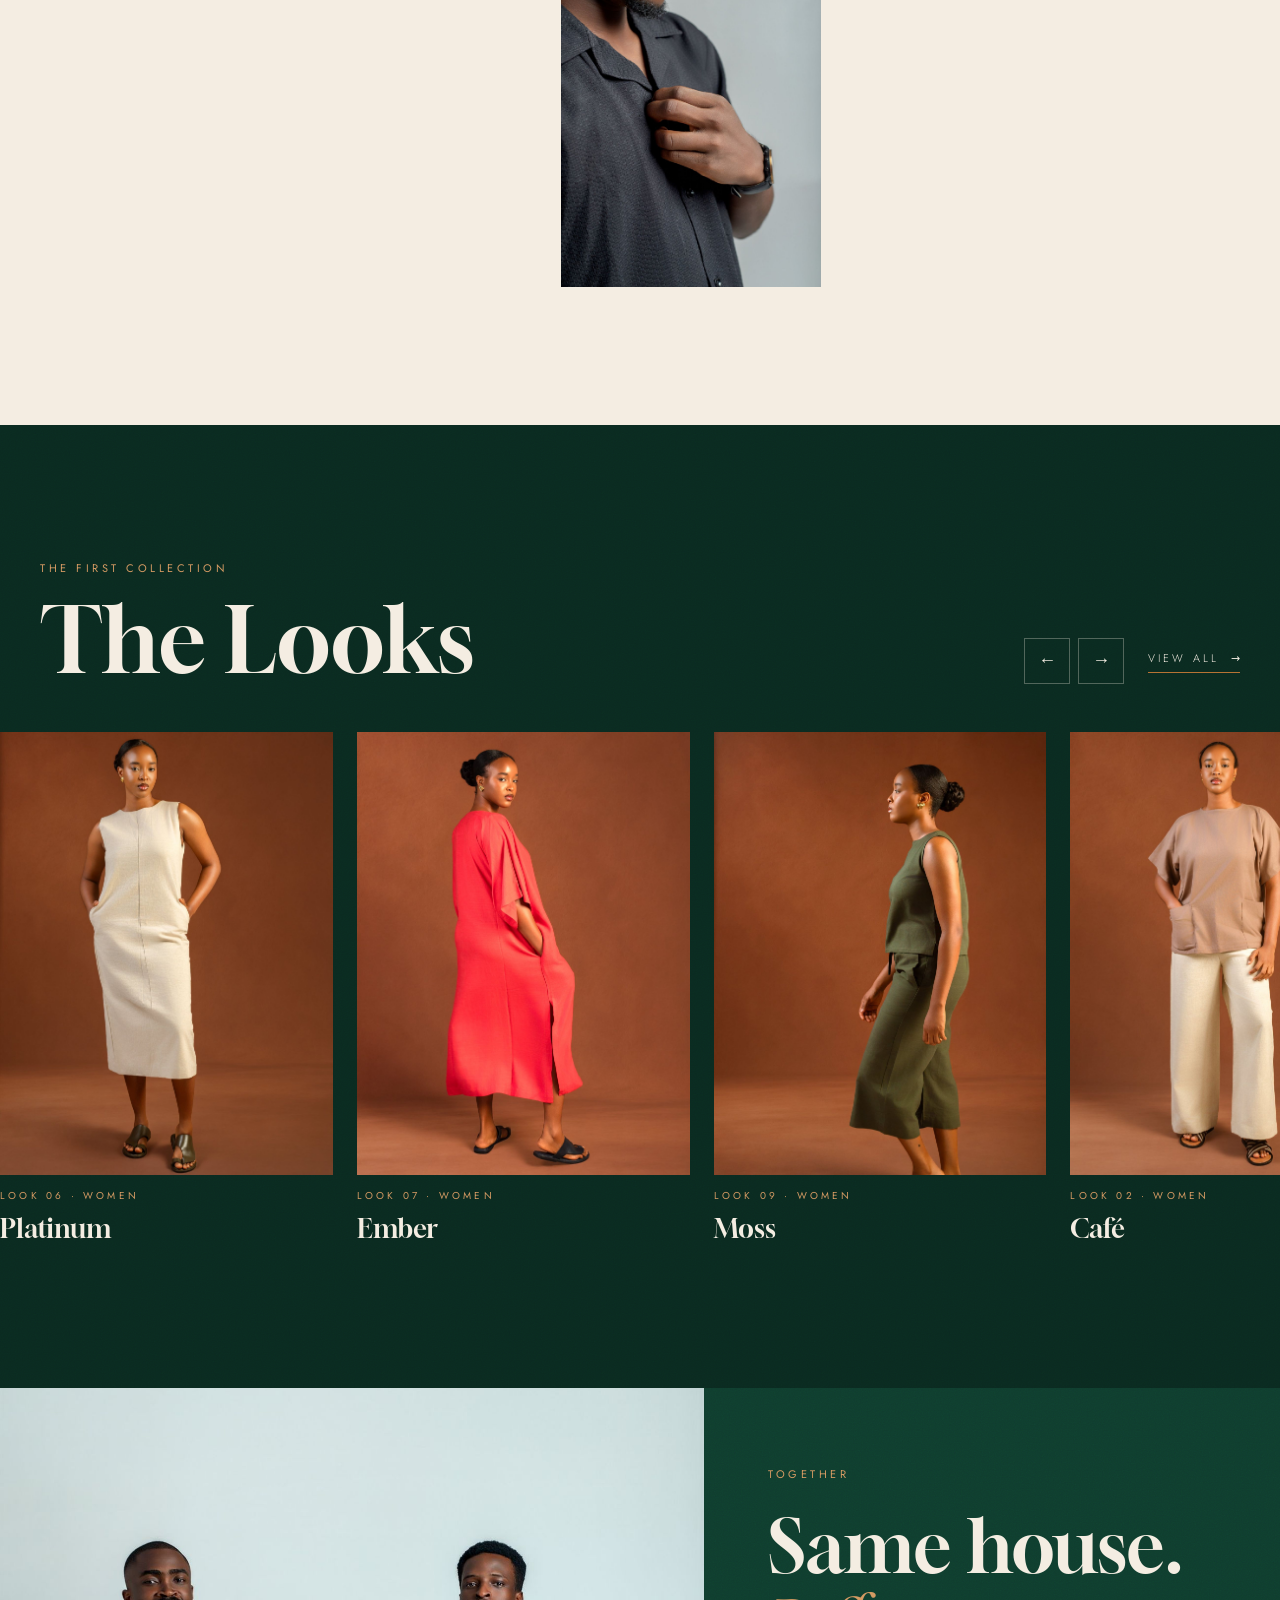
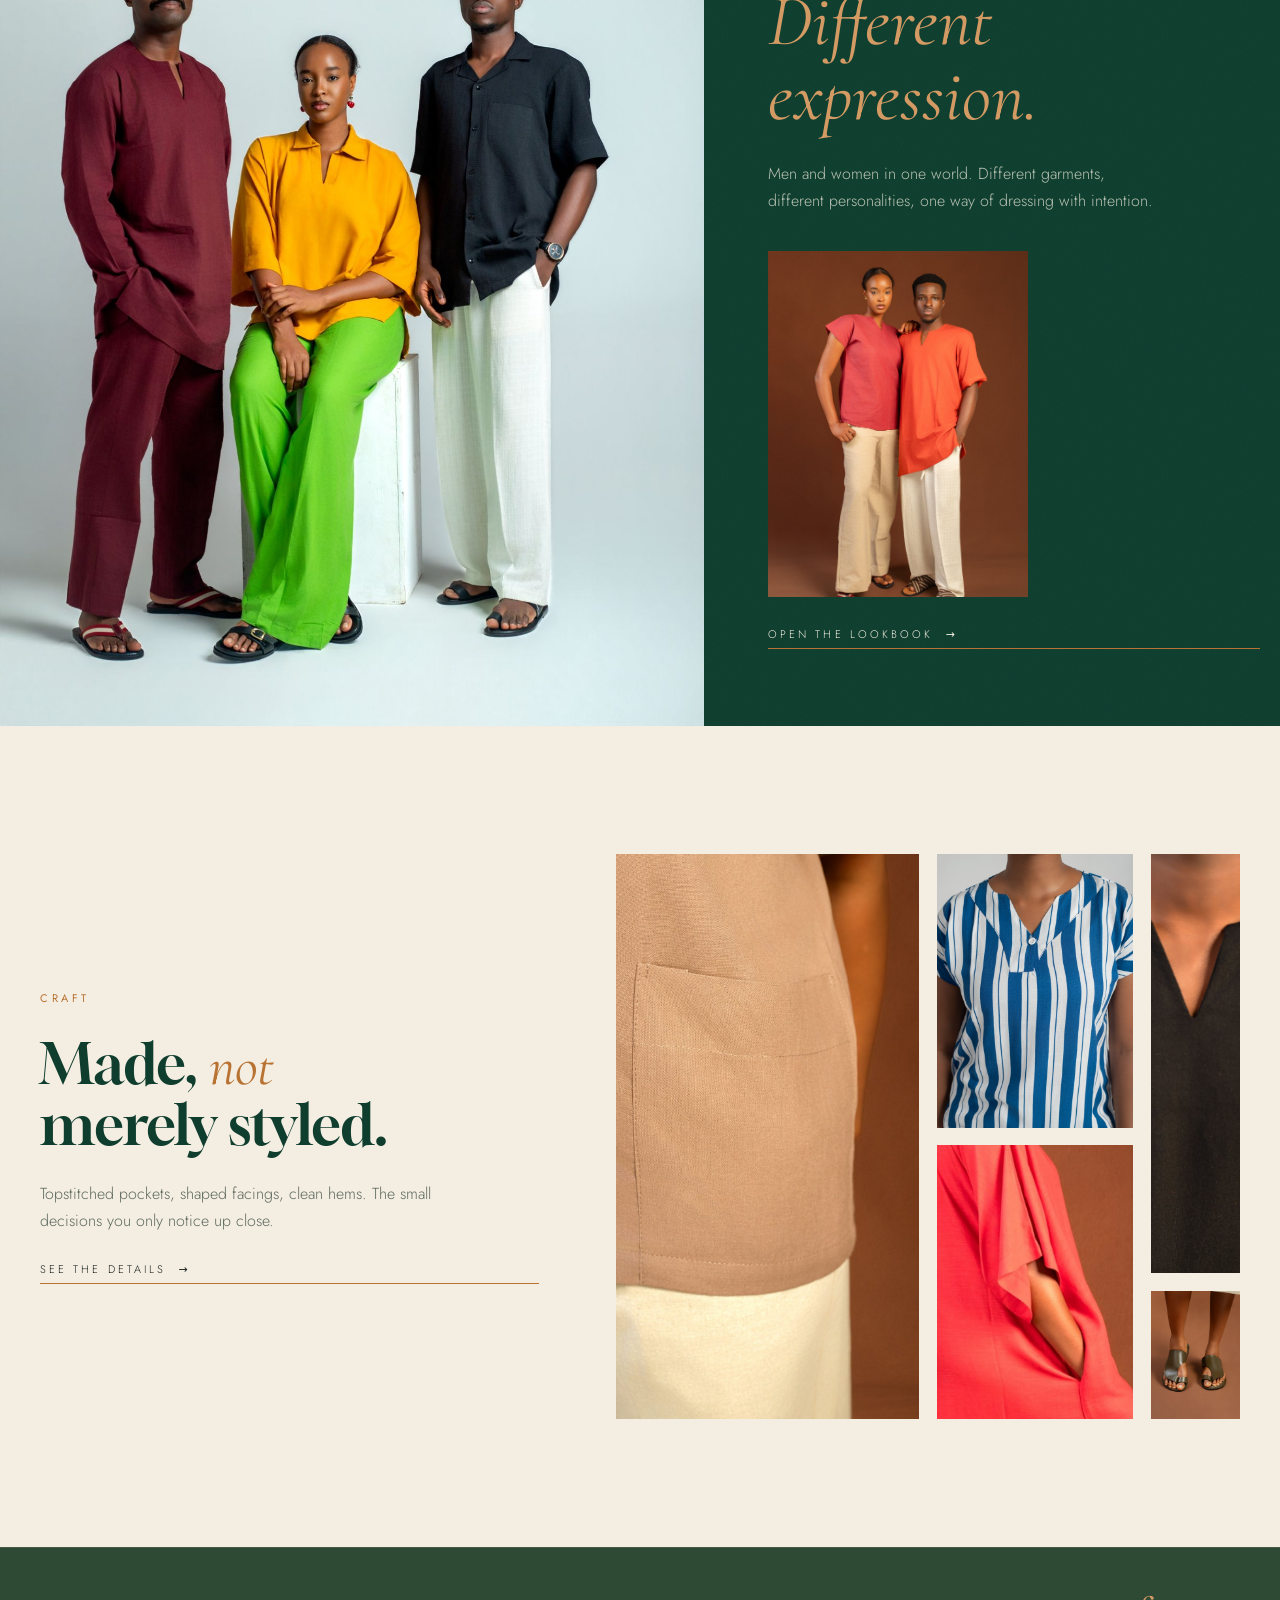
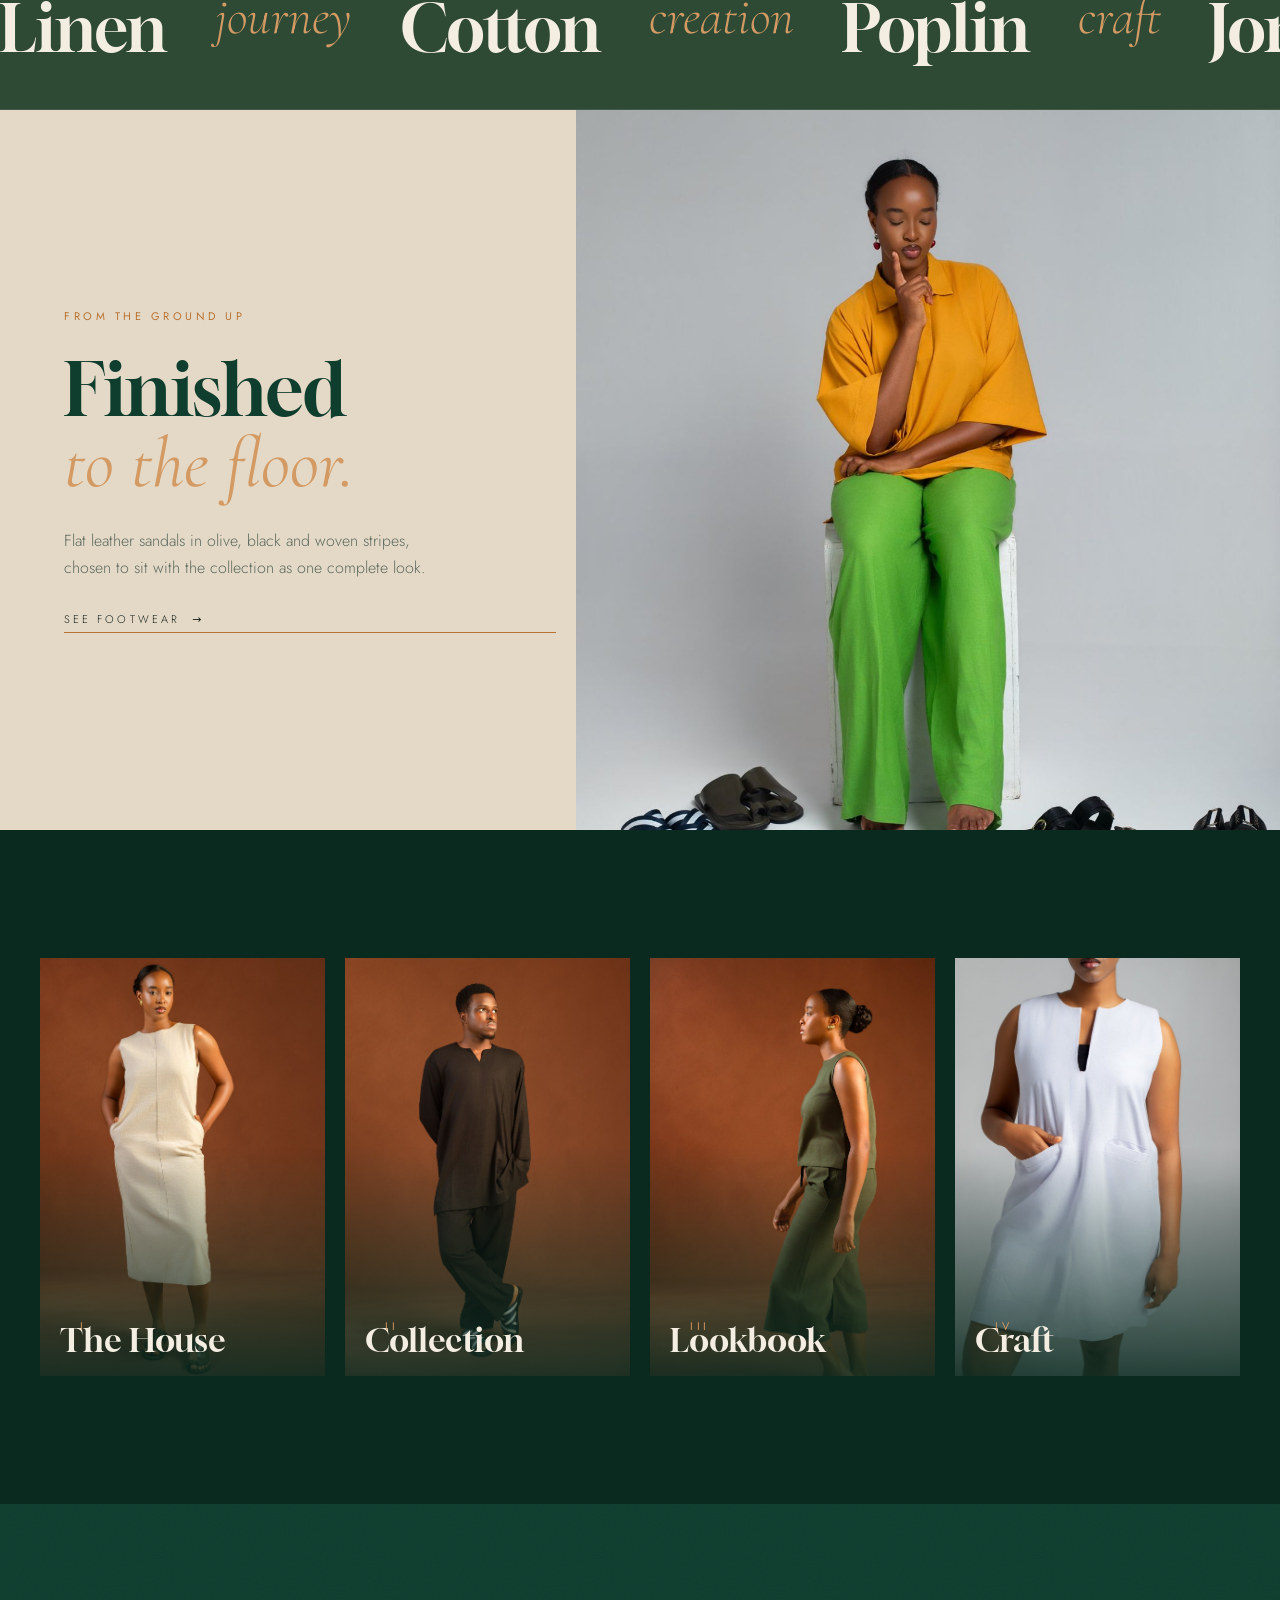
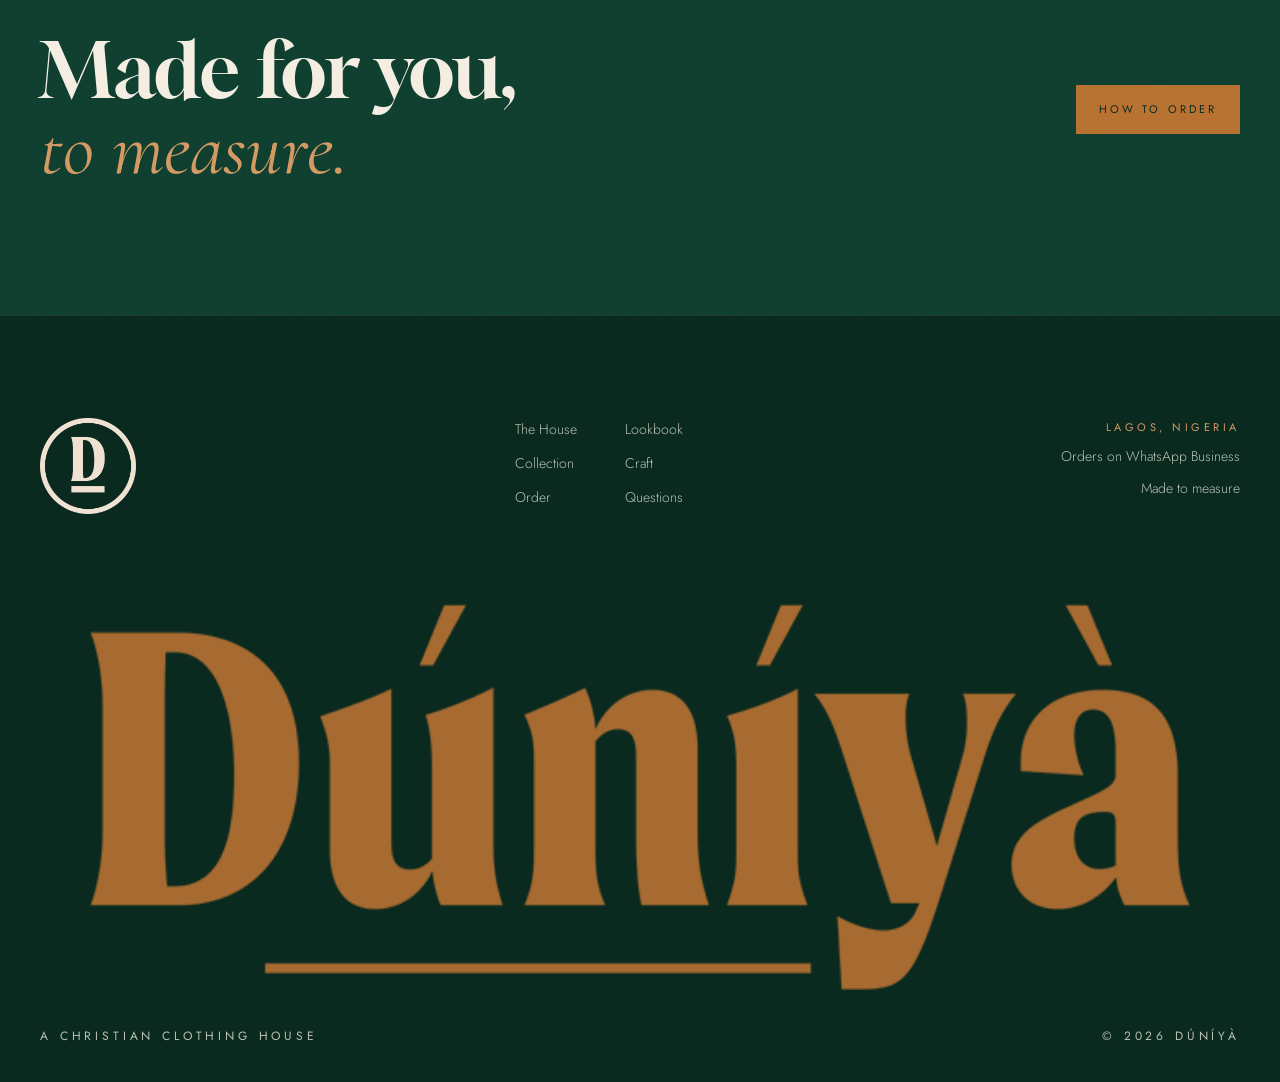
==== commit 55d8a9f3: "Replace wine tunic photo with the black Onyx look across the site Co-Authored-By: Claude Opus 5.5 <n" ====
--- a/index.html
+++ b/index.html
@@ -135,7 +135,7 @@
   <div class="wrap">
     <div class="doors">
       <a class="door rv" href="house.html"><img src="assets/img/photos/plat_front.jpg" alt="" loading="lazy"><span><span class="label">I</span><h3>The House</h3></span></a>
-      <a class="door rv" href="collection.html"><img src="assets/img/photos/wine.jpg" alt="" loading="lazy"><span><span class="label">II</span><h3>Collection</h3></span></a>
+      <a class="door rv" href="collection.html"><img src="assets/img/photos/onyx.jpg" alt="" loading="lazy"><span><span class="label">II</span><h3>Collection</h3></span></a>
       <a class="door rv" href="lookbook.html"><img src="assets/img/photos/moss.jpg" alt="" loading="lazy"><span><span class="label">III</span><h3>Lookbook</h3></span></a>
       <a class="door rv" href="craft.html"><img src="assets/img/photos/lumen.jpg" alt="" loading="lazy"><span><span class="label">IV</span><h3>Craft</h3></span></a>
     </div>
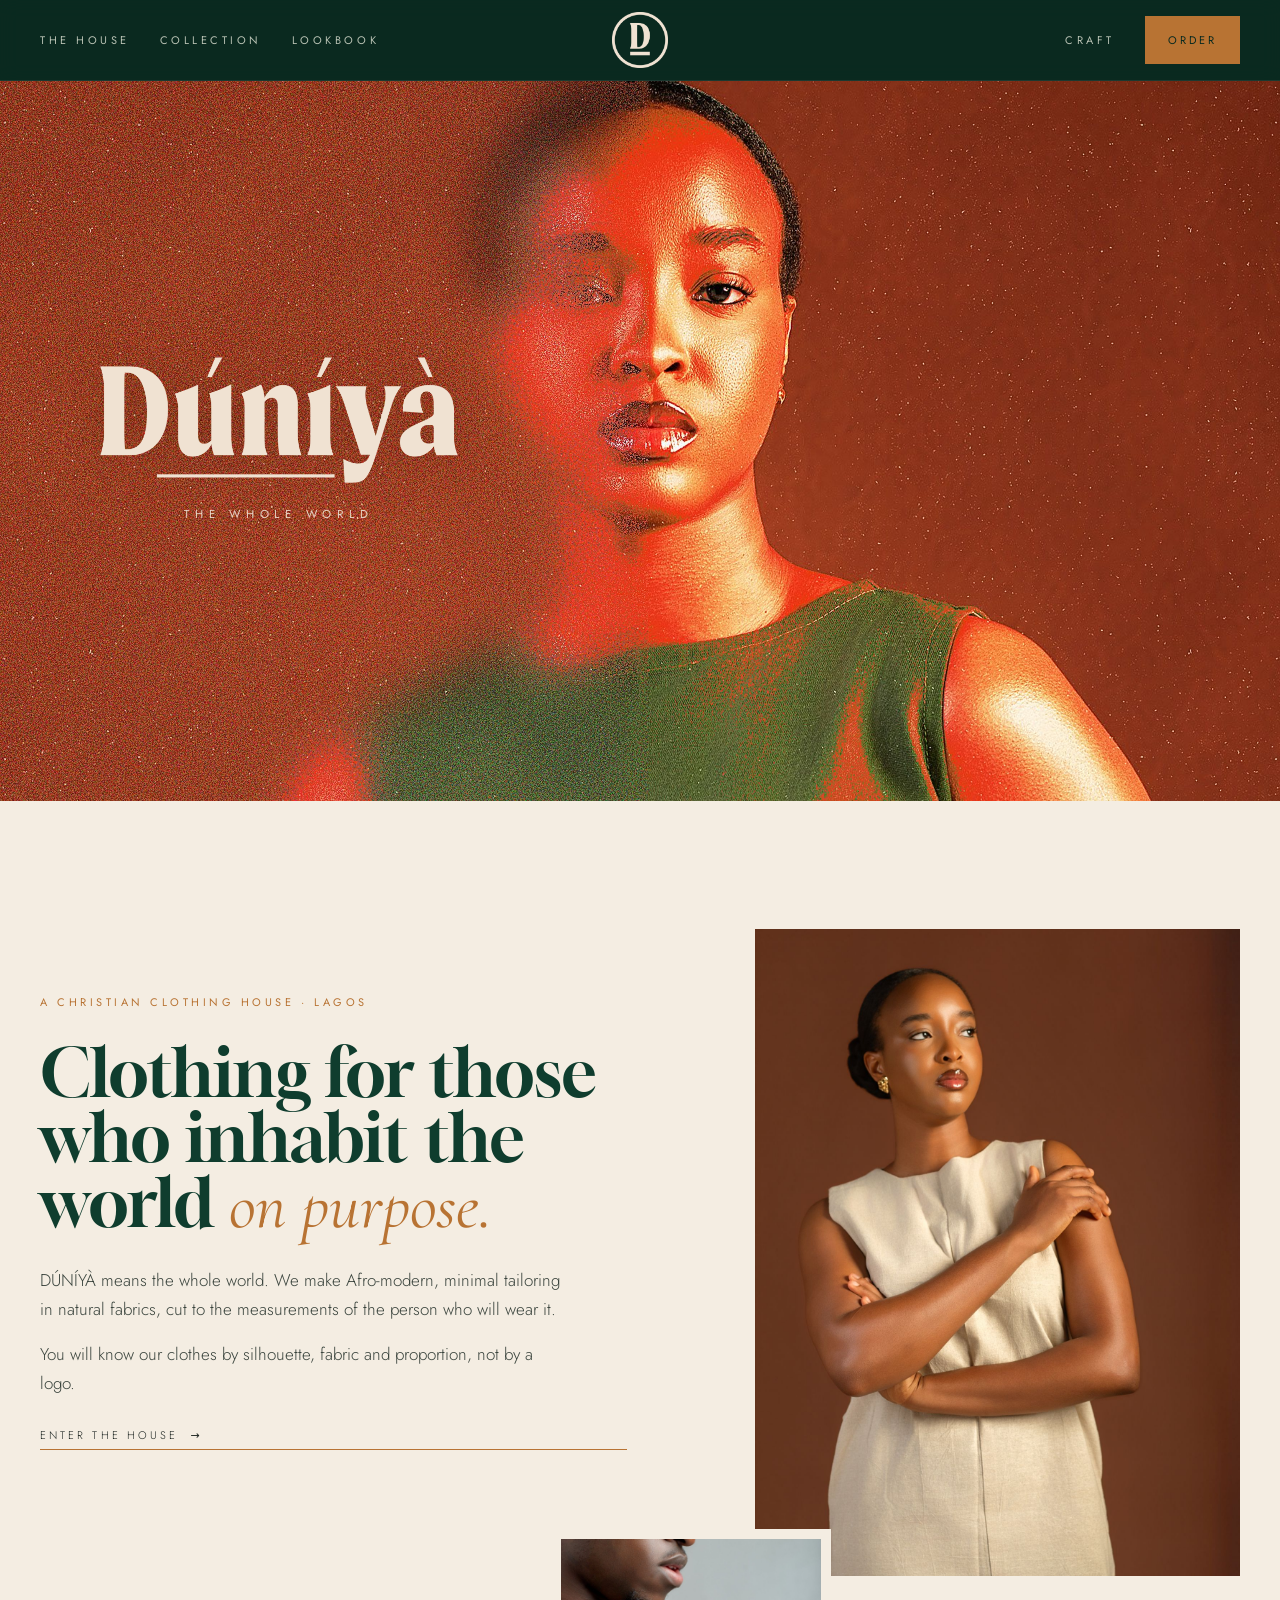
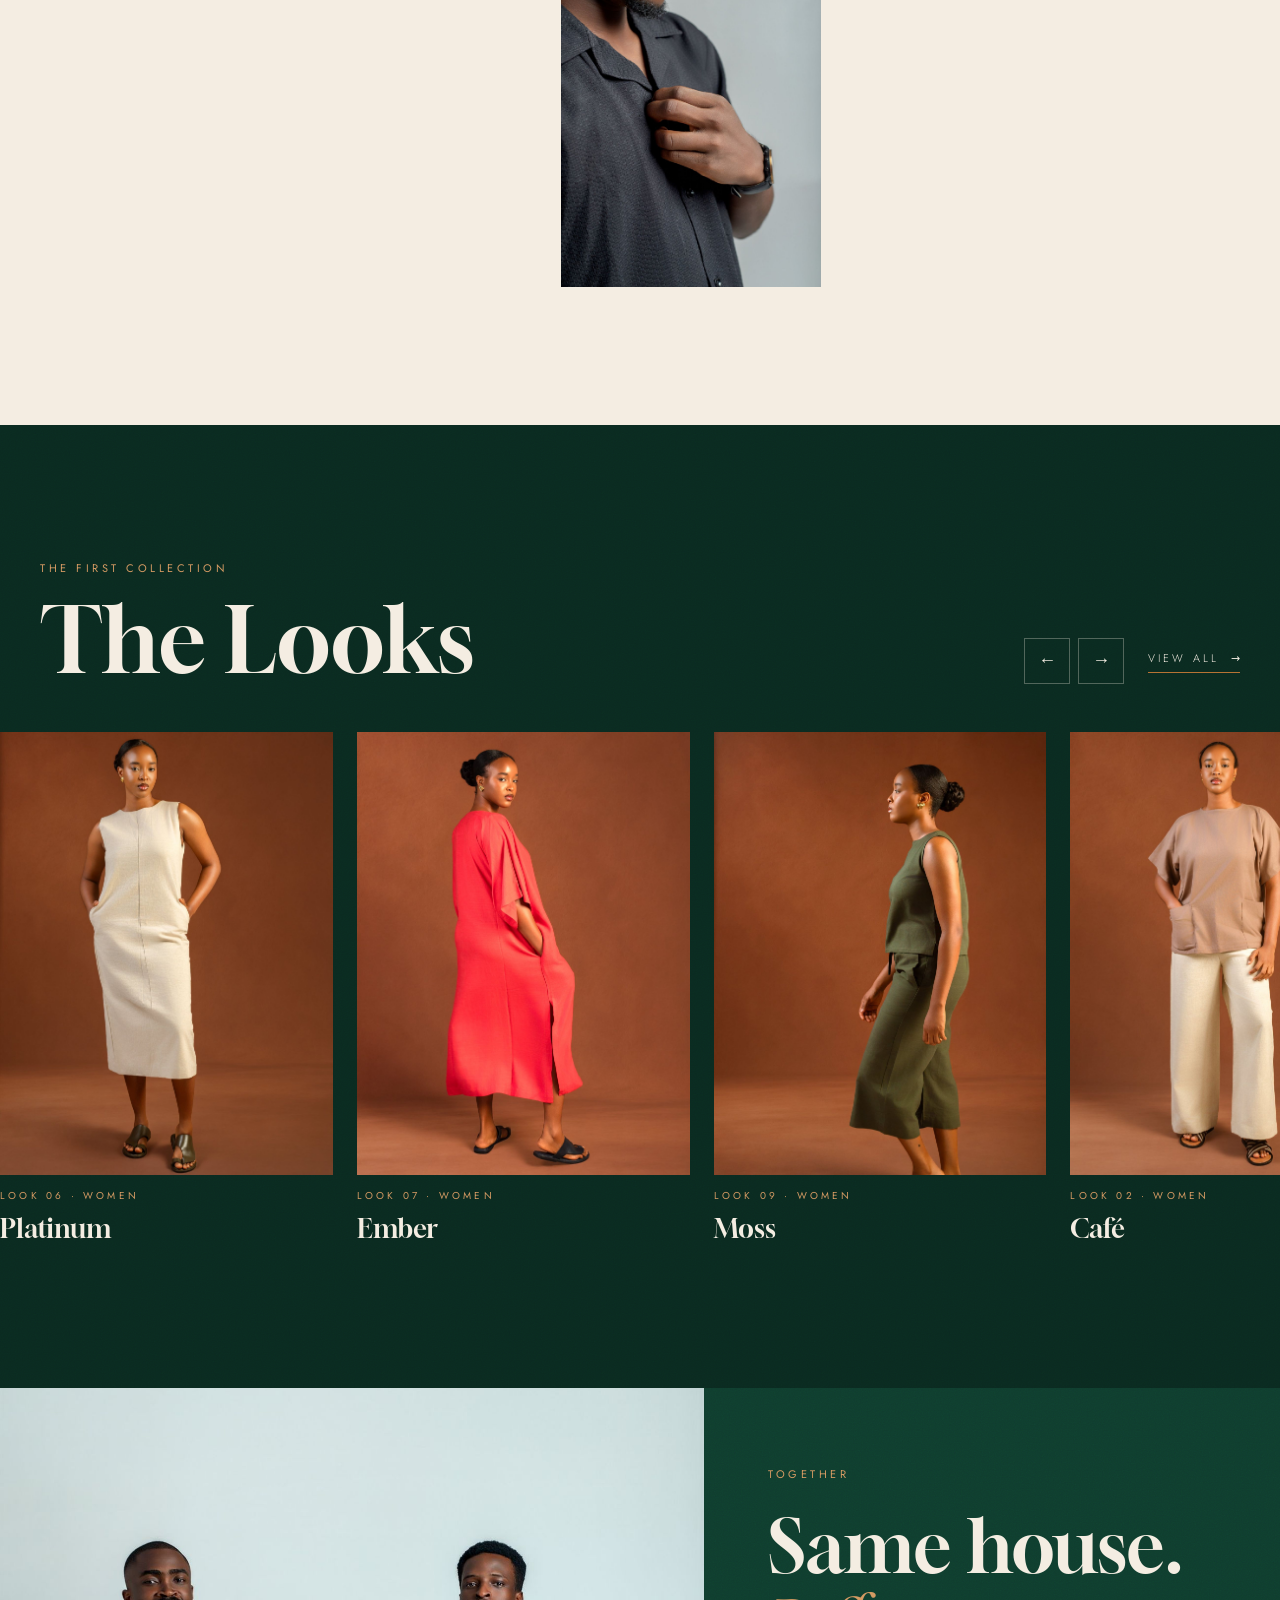
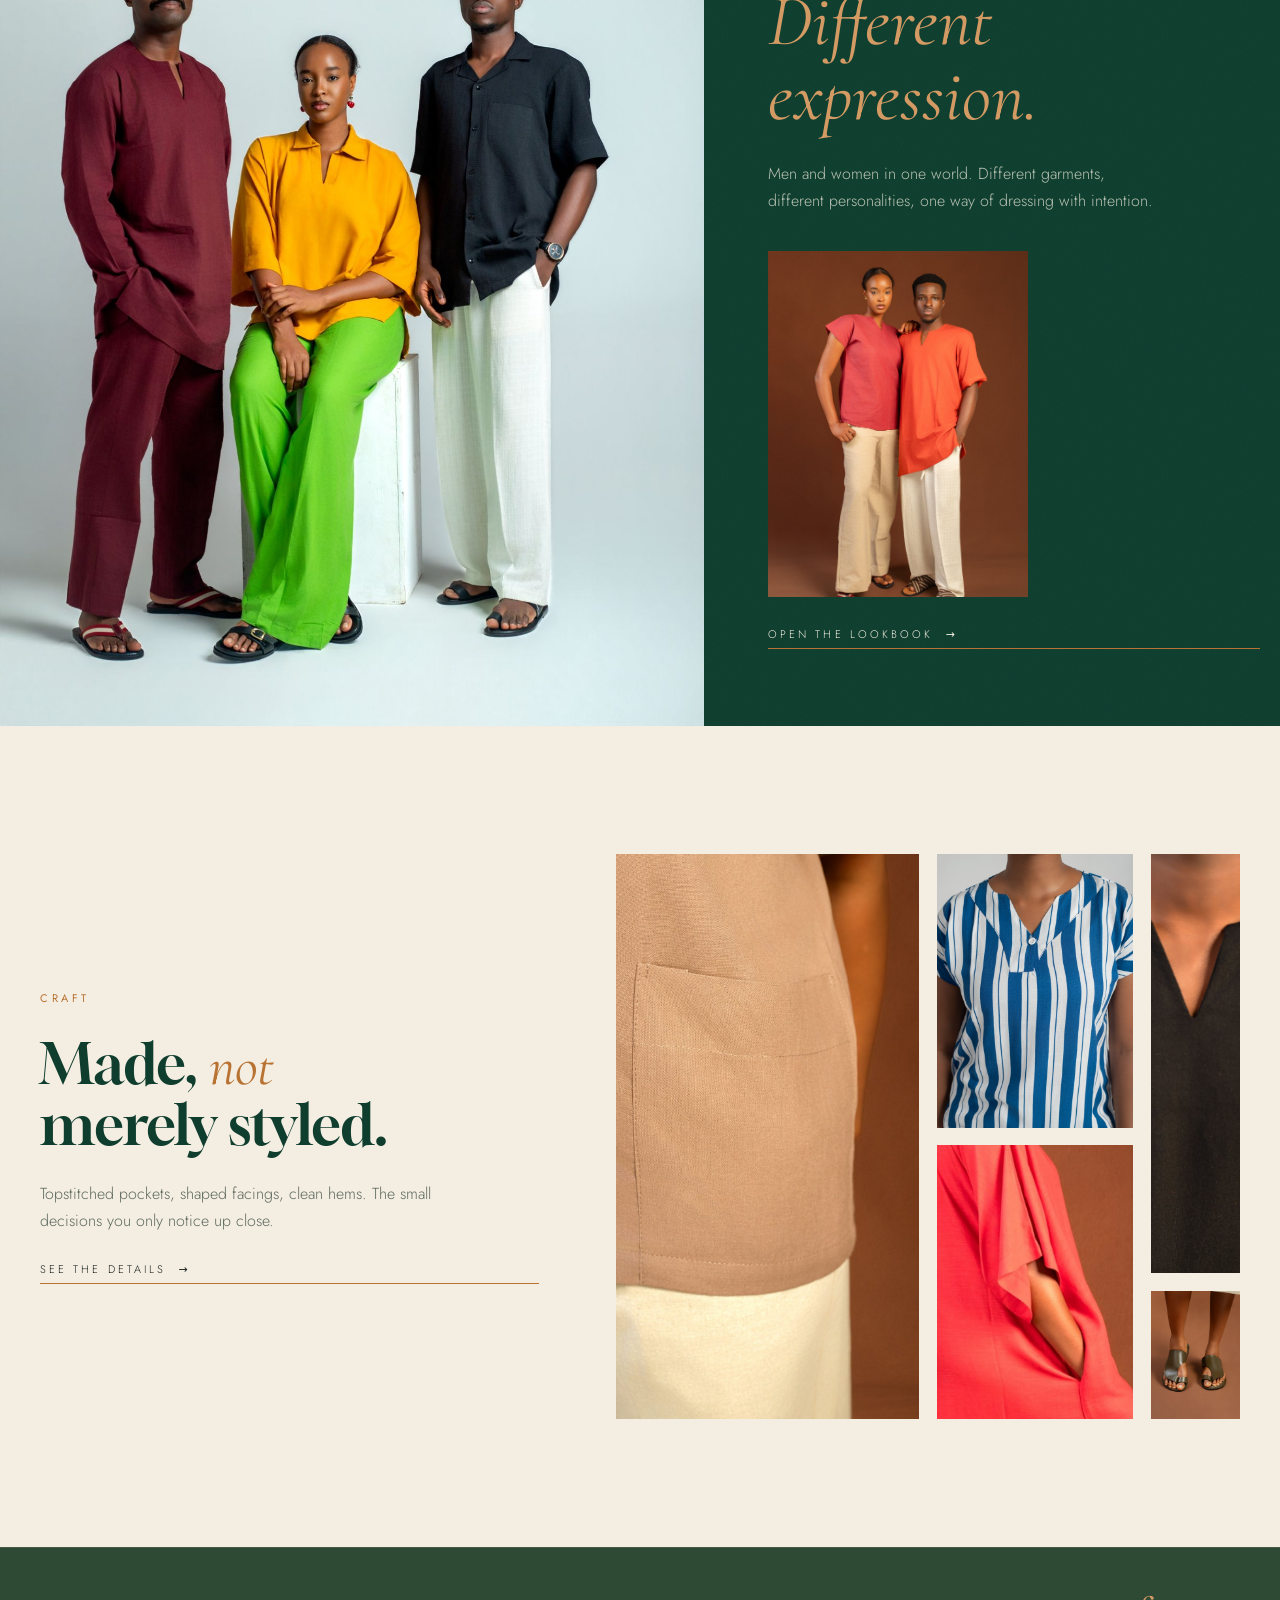
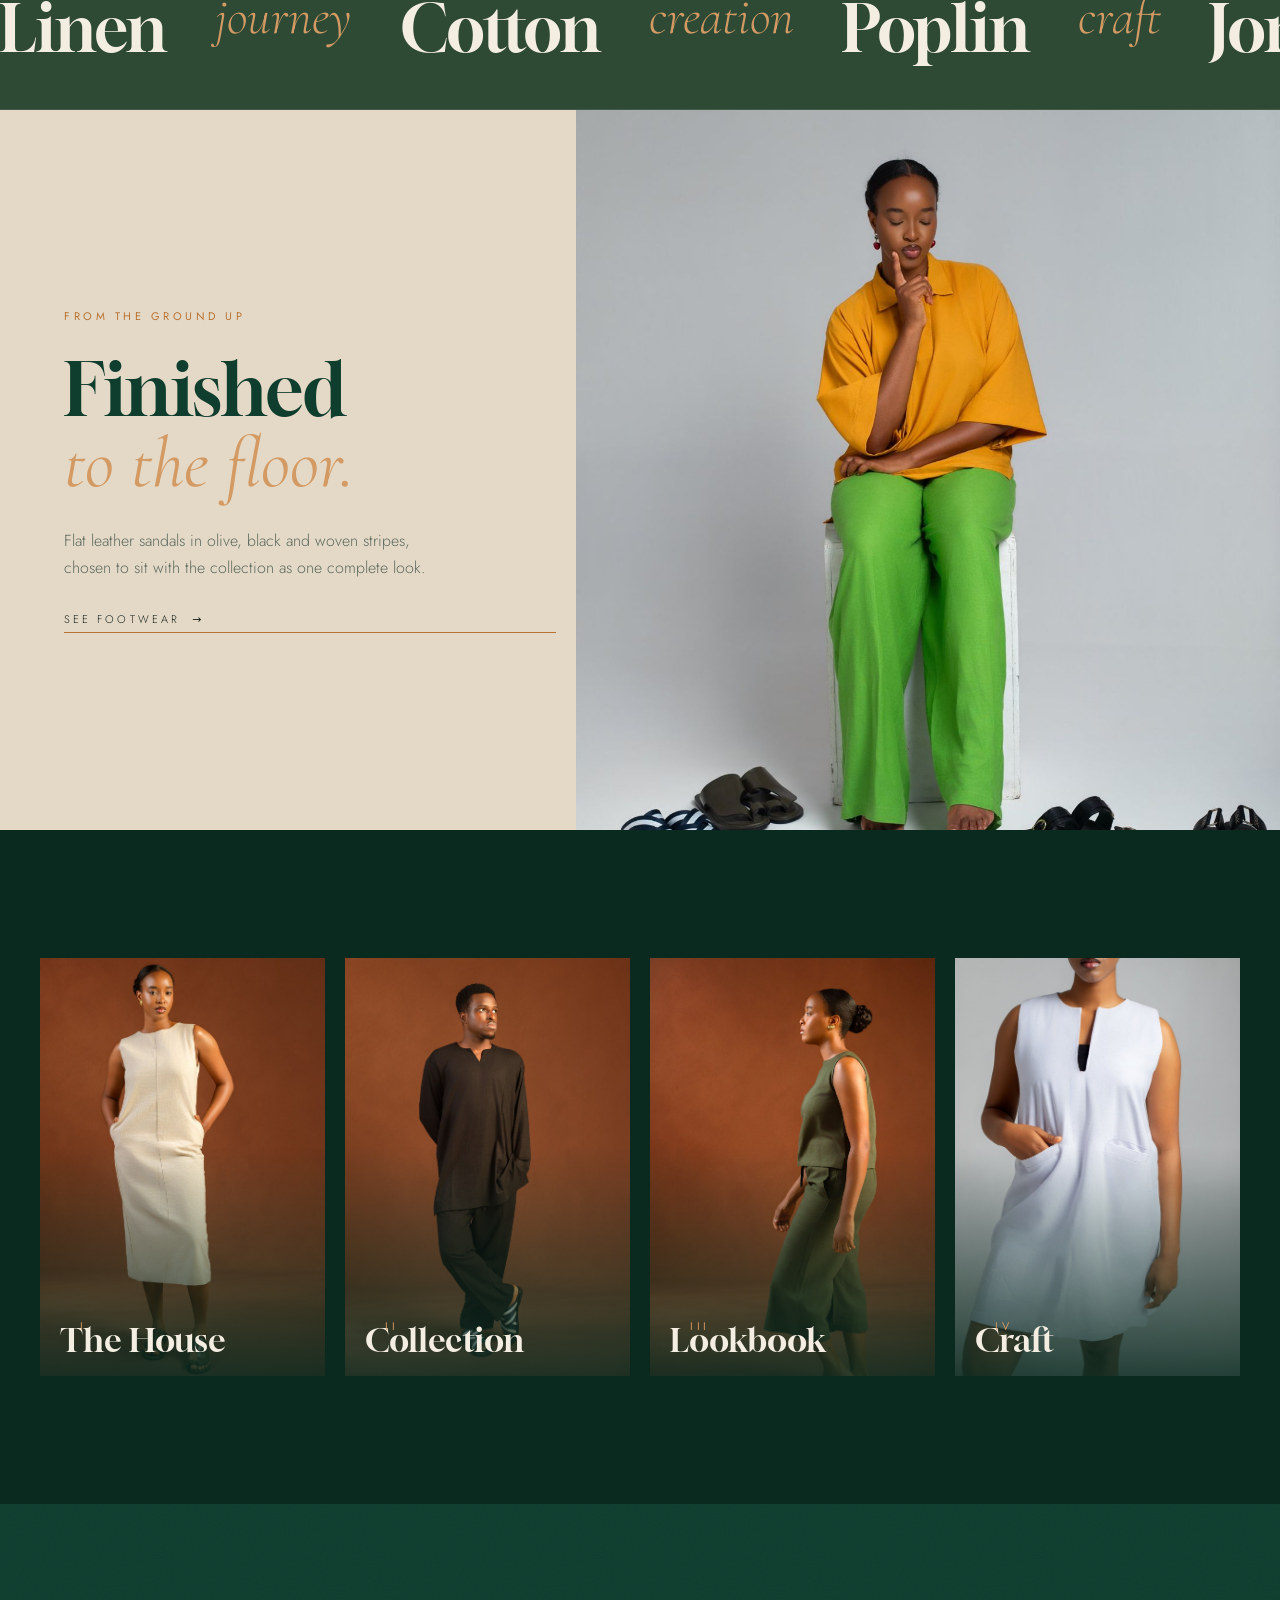
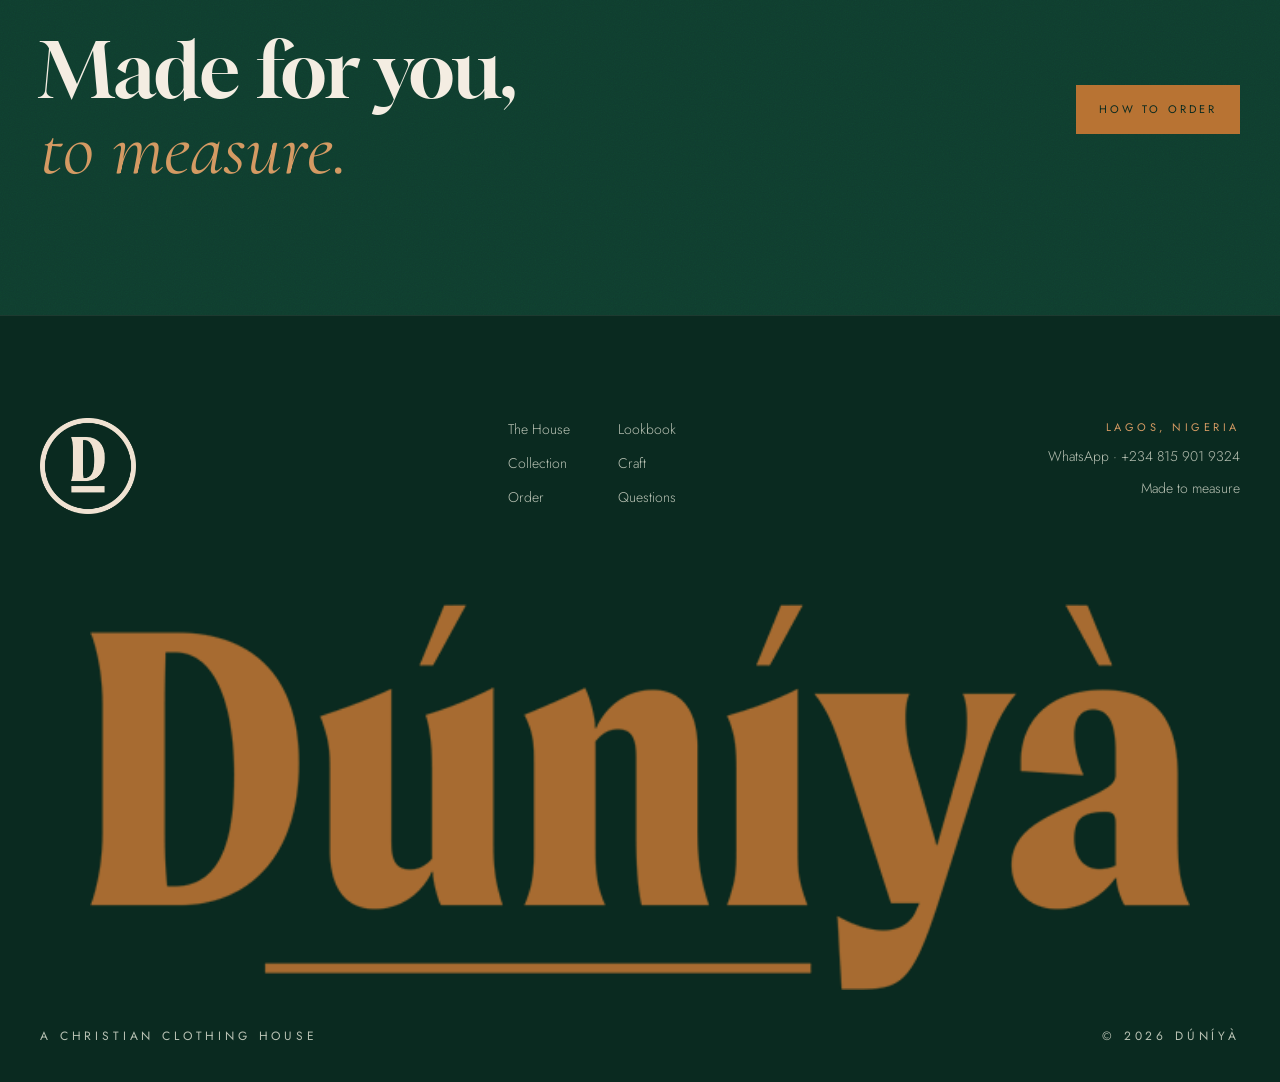
==== commit 68dfde99: "Set WhatsApp Business number +234 815 901 9324 across site and confirmation email Co-Authored-By: Cl" ====
--- a/index.html
+++ b/index.html
@@ -160,7 +160,7 @@
       </nav>
       <div class="foot-contact">
         <span class="label" style="color:var(--copper-soft)">Lagos, Nigeria</span>
-        <span>Orders on WhatsApp Business</span>
+        <span>WhatsApp · +234 815 901 9324</span>
         <span>Made to measure</span>
       </div>
     </div>
--- a/assets/css/styles.css
+++ b/assets/css/styles.css
@@ -431,3 +431,46 @@
   .act-head{grid-template-columns:1fr}
   .doors{grid-template-columns:1fr 1fr}
 }
+
+/* ENQUIRY FORM */
+.enquire{display:grid;grid-template-columns:.85fr 1.15fr;gap:clamp(32px,6vw,90px);align-items:start}
+.enq-intro{display:grid;gap:22px;position:sticky;top:120px}
+.enq-intro h2{font-size:clamp(40px,4.8vw,68px)}
+.enq-intro p{color:var(--mute-light);max-width:42ch}
+.enq-img img{width:min(340px,100%);aspect-ratio:4/5;object-fit:cover;margin-top:8px}
+.eform,.f-done{background:var(--cream);color:var(--ink);padding:clamp(24px,4vw,52px);display:grid;gap:26px;min-width:0}
+.f-row.two{display:grid;grid-template-columns:1fr 1fr;gap:24px}
+.field{display:grid;gap:8px;min-width:0;border:0;margin:0;padding:0}
+.field label,.field legend{font-size:10px;letter-spacing:.26em;text-transform:uppercase;color:var(--copper);padding:0;margin-bottom:2px}
+.field i{font-style:normal;color:var(--mute-dark);letter-spacing:.1em;text-transform:none;font-size:11px;margin-left:4px}
+.field input,.field textarea{font:inherit;font-size:17px;color:var(--ink);background:transparent;border:0;border-bottom:1px solid var(--sand);padding:10px 0;border-radius:0;width:100%;transition:border-color .2s}
+.field textarea{border:1px solid var(--sand);padding:12px;resize:vertical;min-height:110px}
+.field input::placeholder,.field textarea::placeholder{color:#A39C8E}
+.field input:focus,.field textarea:focus{outline:none;border-color:var(--forest)}
+.field input[type=date]{color-scheme:light}
+.field.bad input{border-color:#A3262F}
+.err{font-size:12px;color:#A3262F;min-height:0}
+.opts{display:flex;flex-wrap:wrap;gap:8px}
+.opt{position:relative;cursor:pointer}
+.opt input{position:absolute;opacity:0;inset:0;margin:0;cursor:pointer}
+.opt span{display:inline-block;padding:10px 16px;border:1px solid var(--sand);font-size:13px;color:var(--ink);transition:all .2s}
+.opt:hover span{border-color:var(--copper)}
+.opt input:checked+span{background:var(--forest);border-color:var(--forest);color:var(--cream)}
+.opt input:focus-visible+span{outline:1px solid var(--copper);outline-offset:3px}
+.looks .opt span{font-family:var(--display);font-size:17px;padding:8px 14px}
+.hp{position:absolute!important;left:-9999px;width:1px;height:1px;overflow:hidden}
+.f-foot{display:flex;justify-content:space-between;align-items:center;gap:16px;flex-wrap:wrap;border-top:1px solid var(--sand);padding-top:22px}
+.f-privacy{font-size:12px;color:var(--mute-dark);max-width:34ch}
+.eform .btn:hover{color:var(--copper)}
+.eform .btn[disabled]{opacity:.6;cursor:progress}
+.f-status{font-size:14px;color:#A3262F;min-height:1.2em;margin-top:-10px}
+.f-done{background:var(--forest);color:var(--cream);text-align:center;justify-items:center;padding-block:clamp(48px,7vw,90px);border:1px solid rgba(240,226,210,.15)}
+.f-done h2{font-size:clamp(40px,5vw,64px)}
+.f-done p{color:var(--mute-light);max-width:44ch}
+.d-ref{font-family:var(--display);font-size:28px;color:var(--copper-soft)!important}
+@media (max-width:760px){
+  .enquire{grid-template-columns:1fr}
+  .enq-intro{position:static}
+  .enq-img{display:none}
+  .f-row.two{grid-template-columns:1fr}
+}
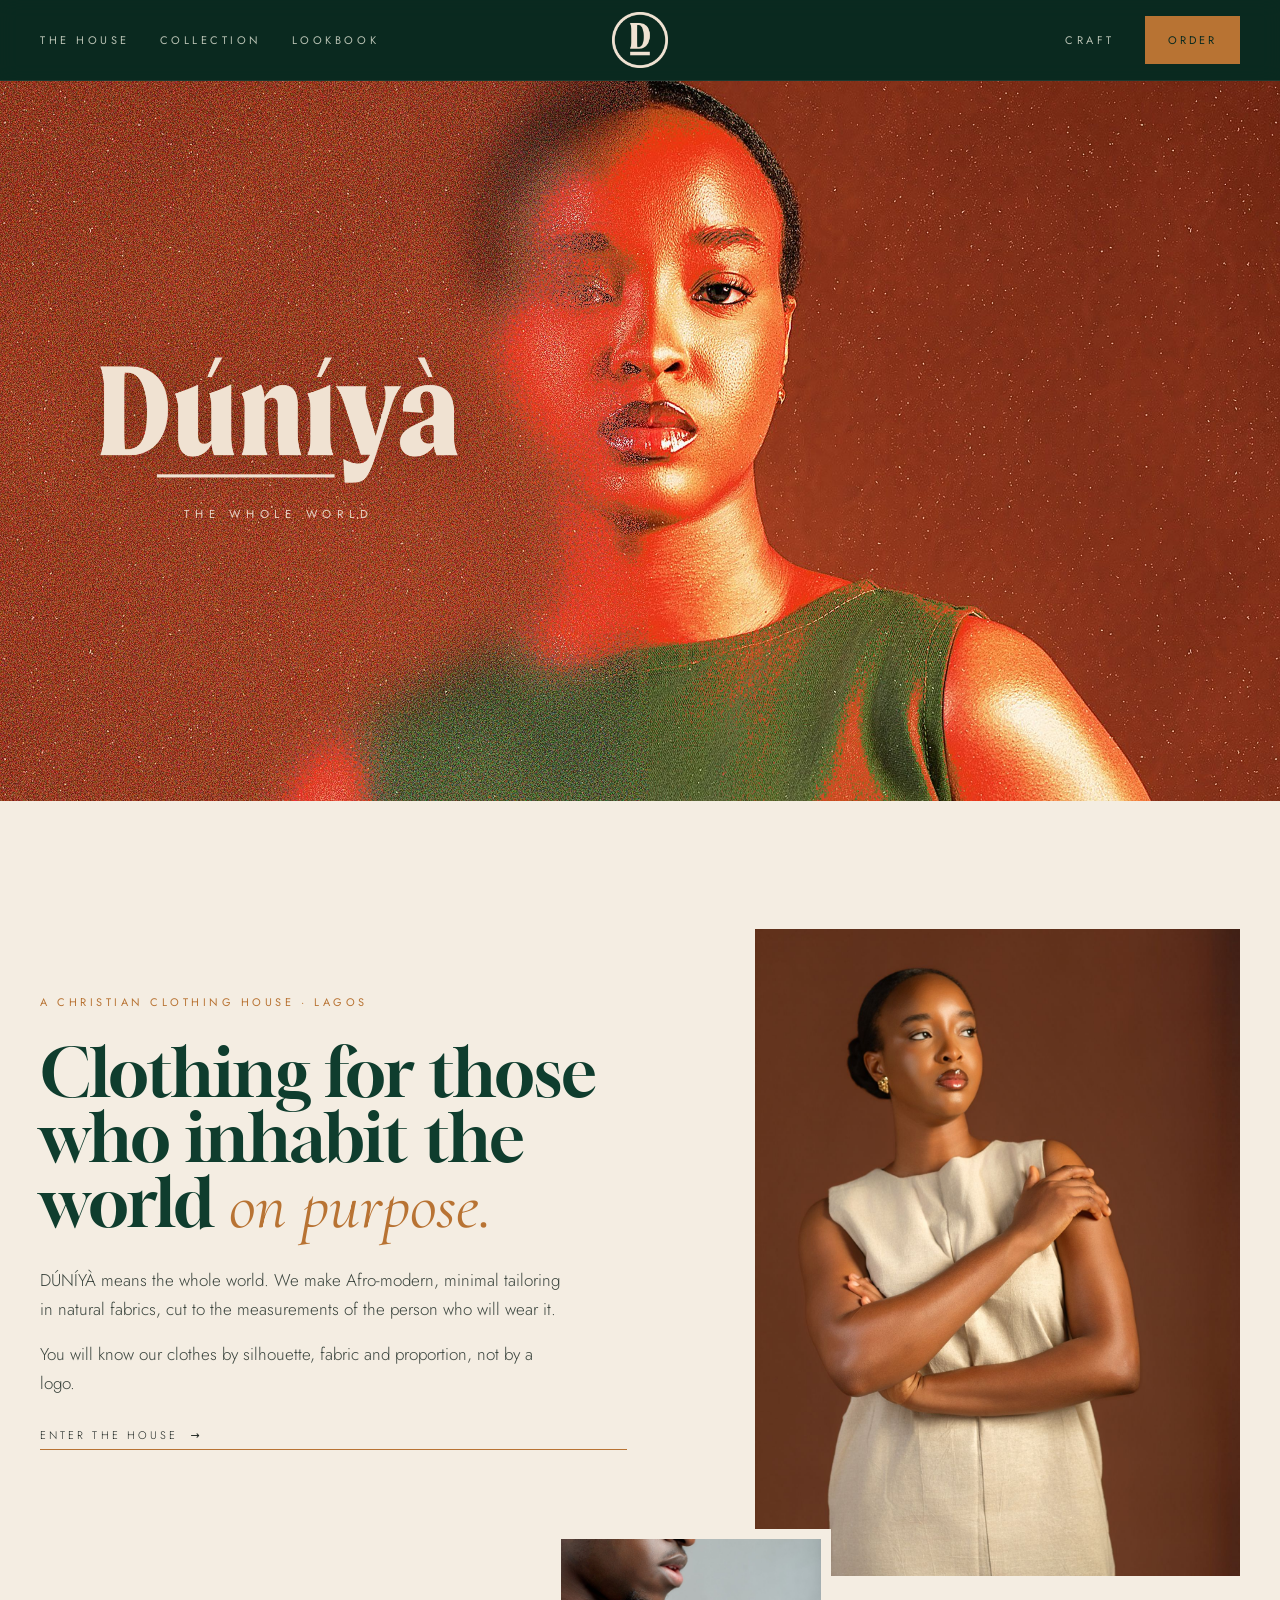
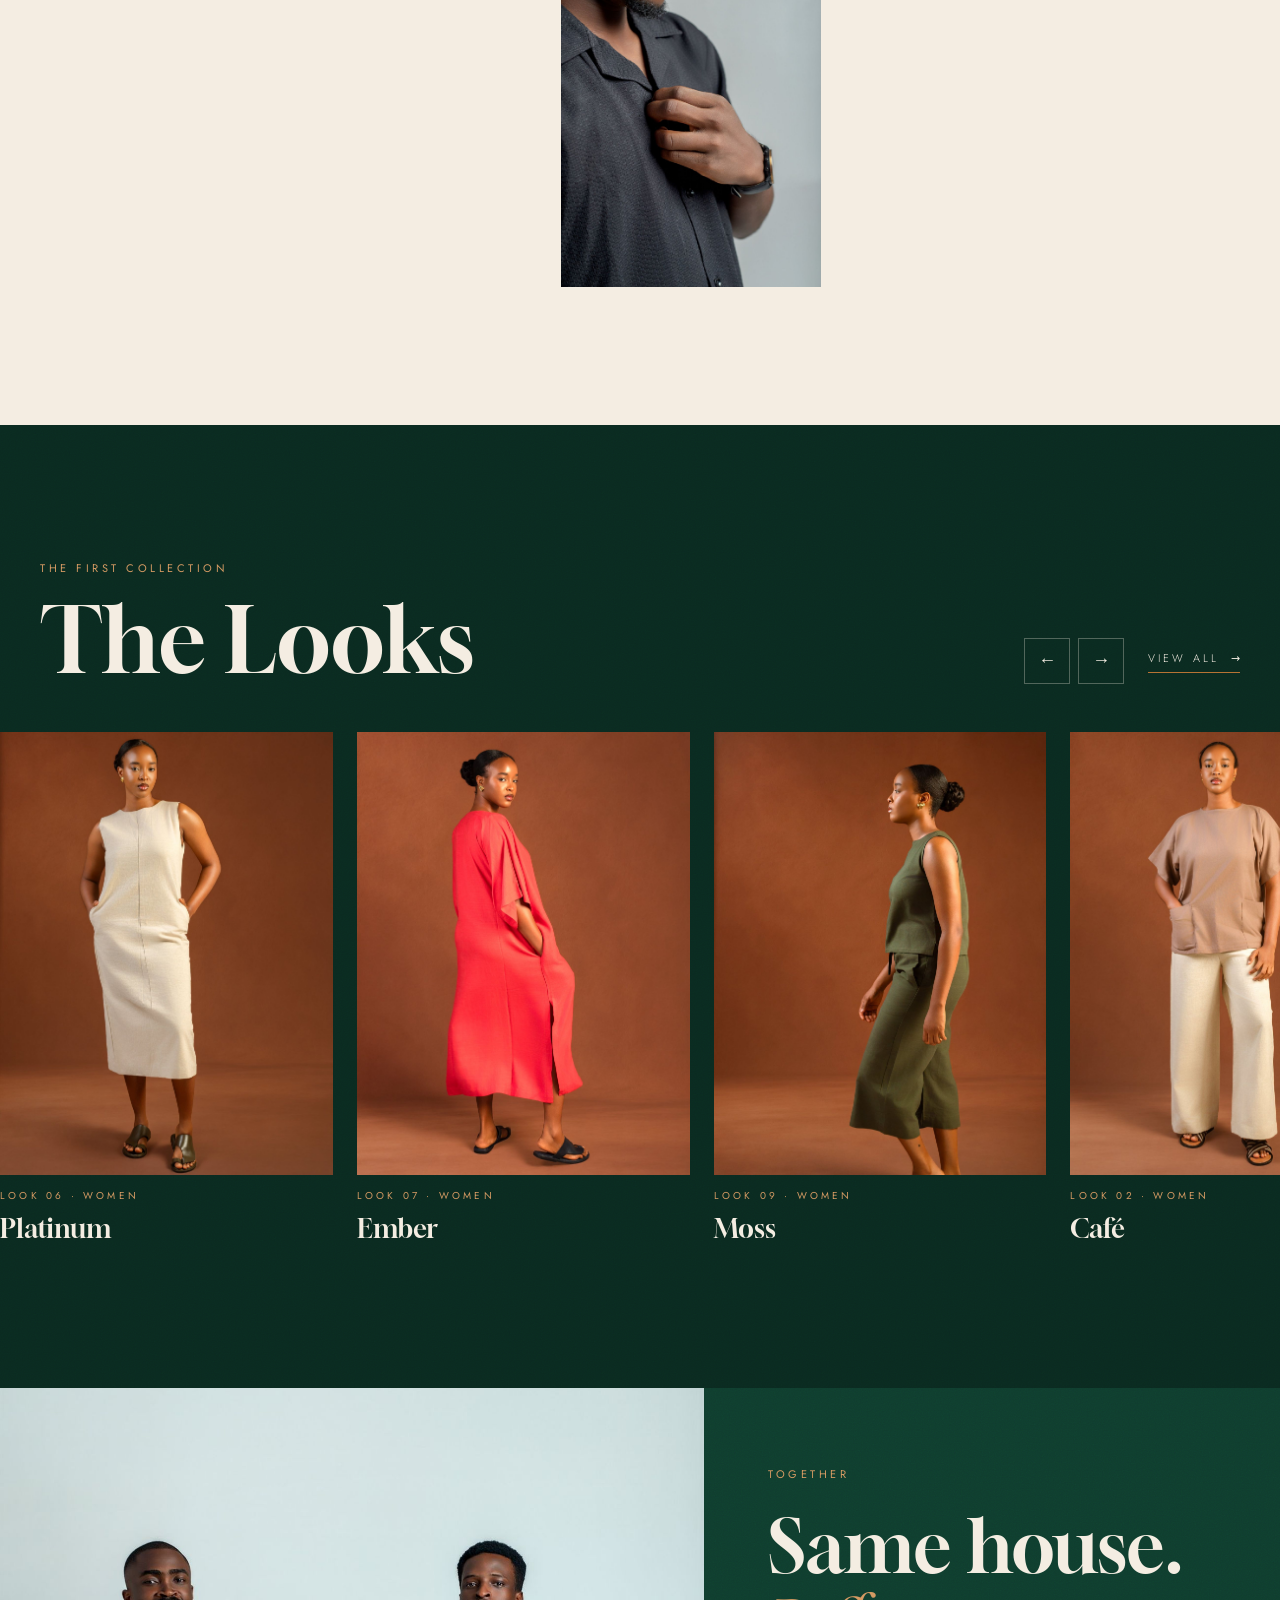
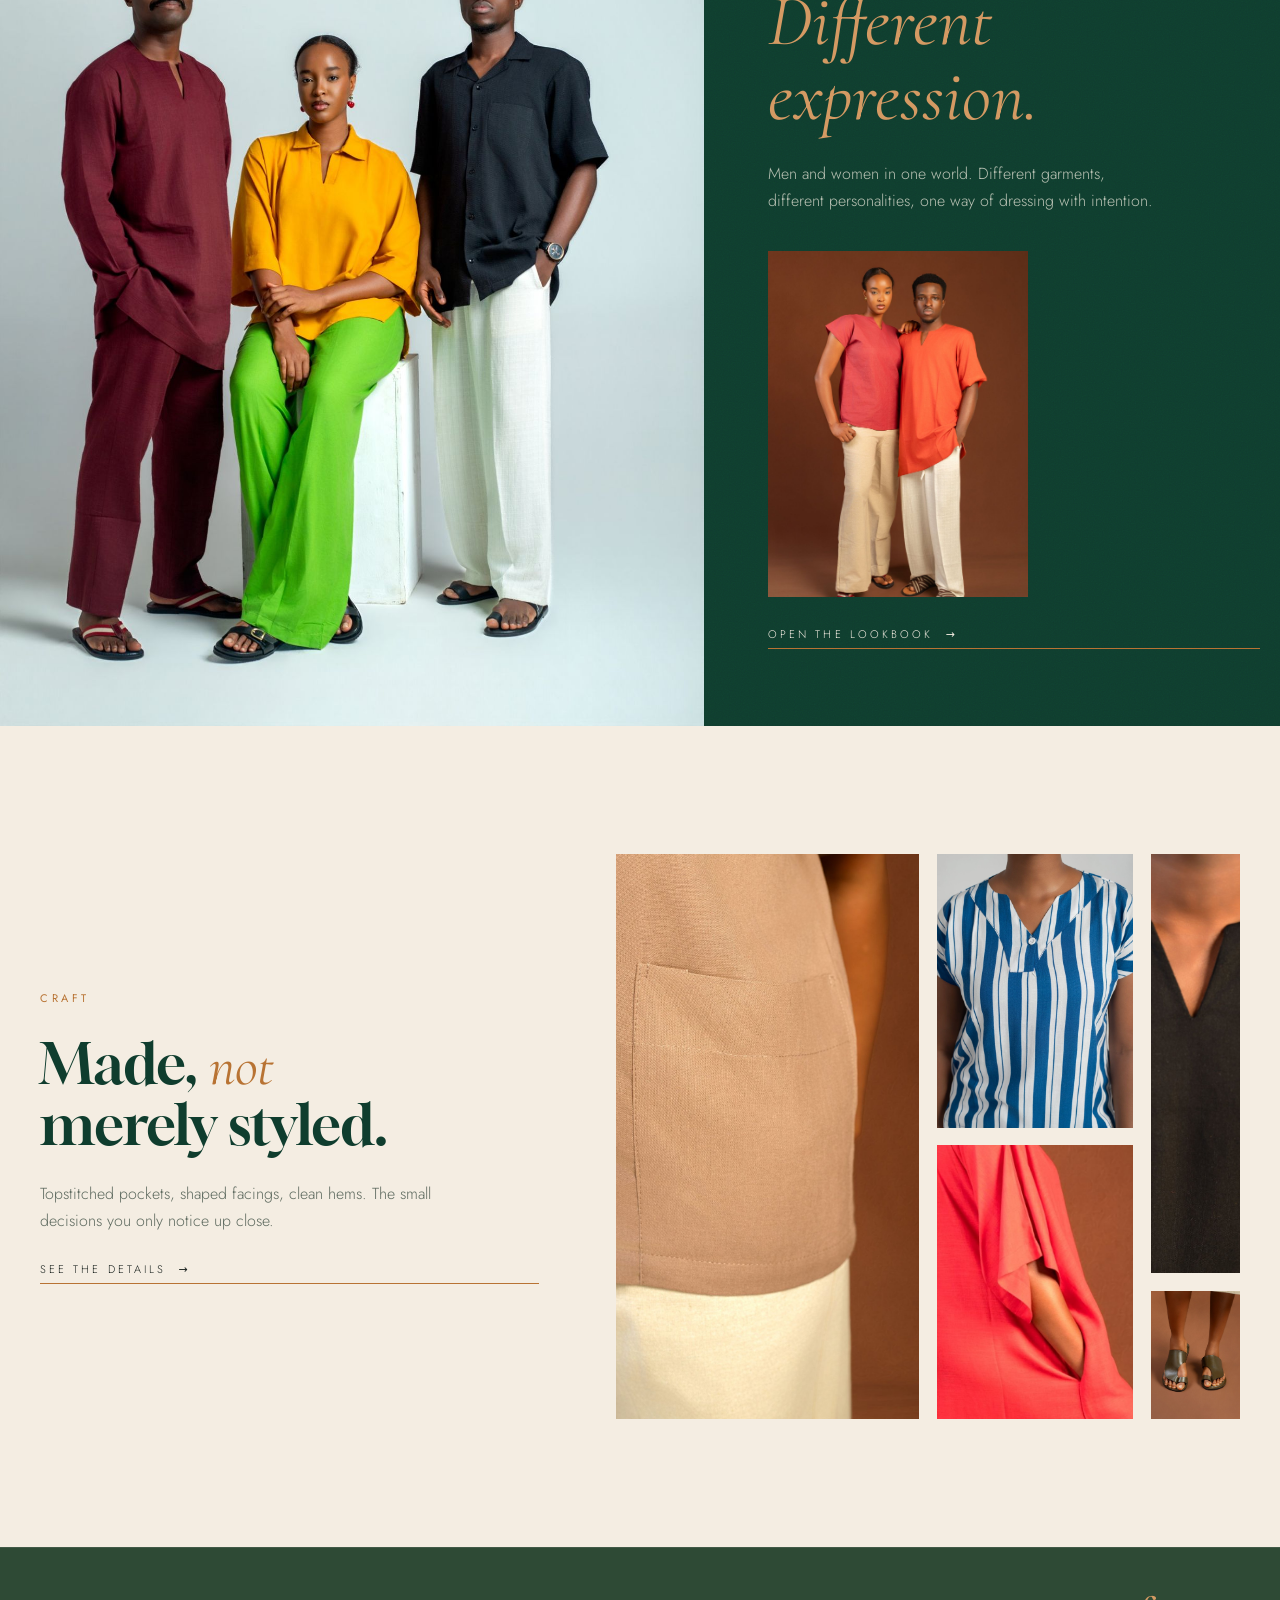
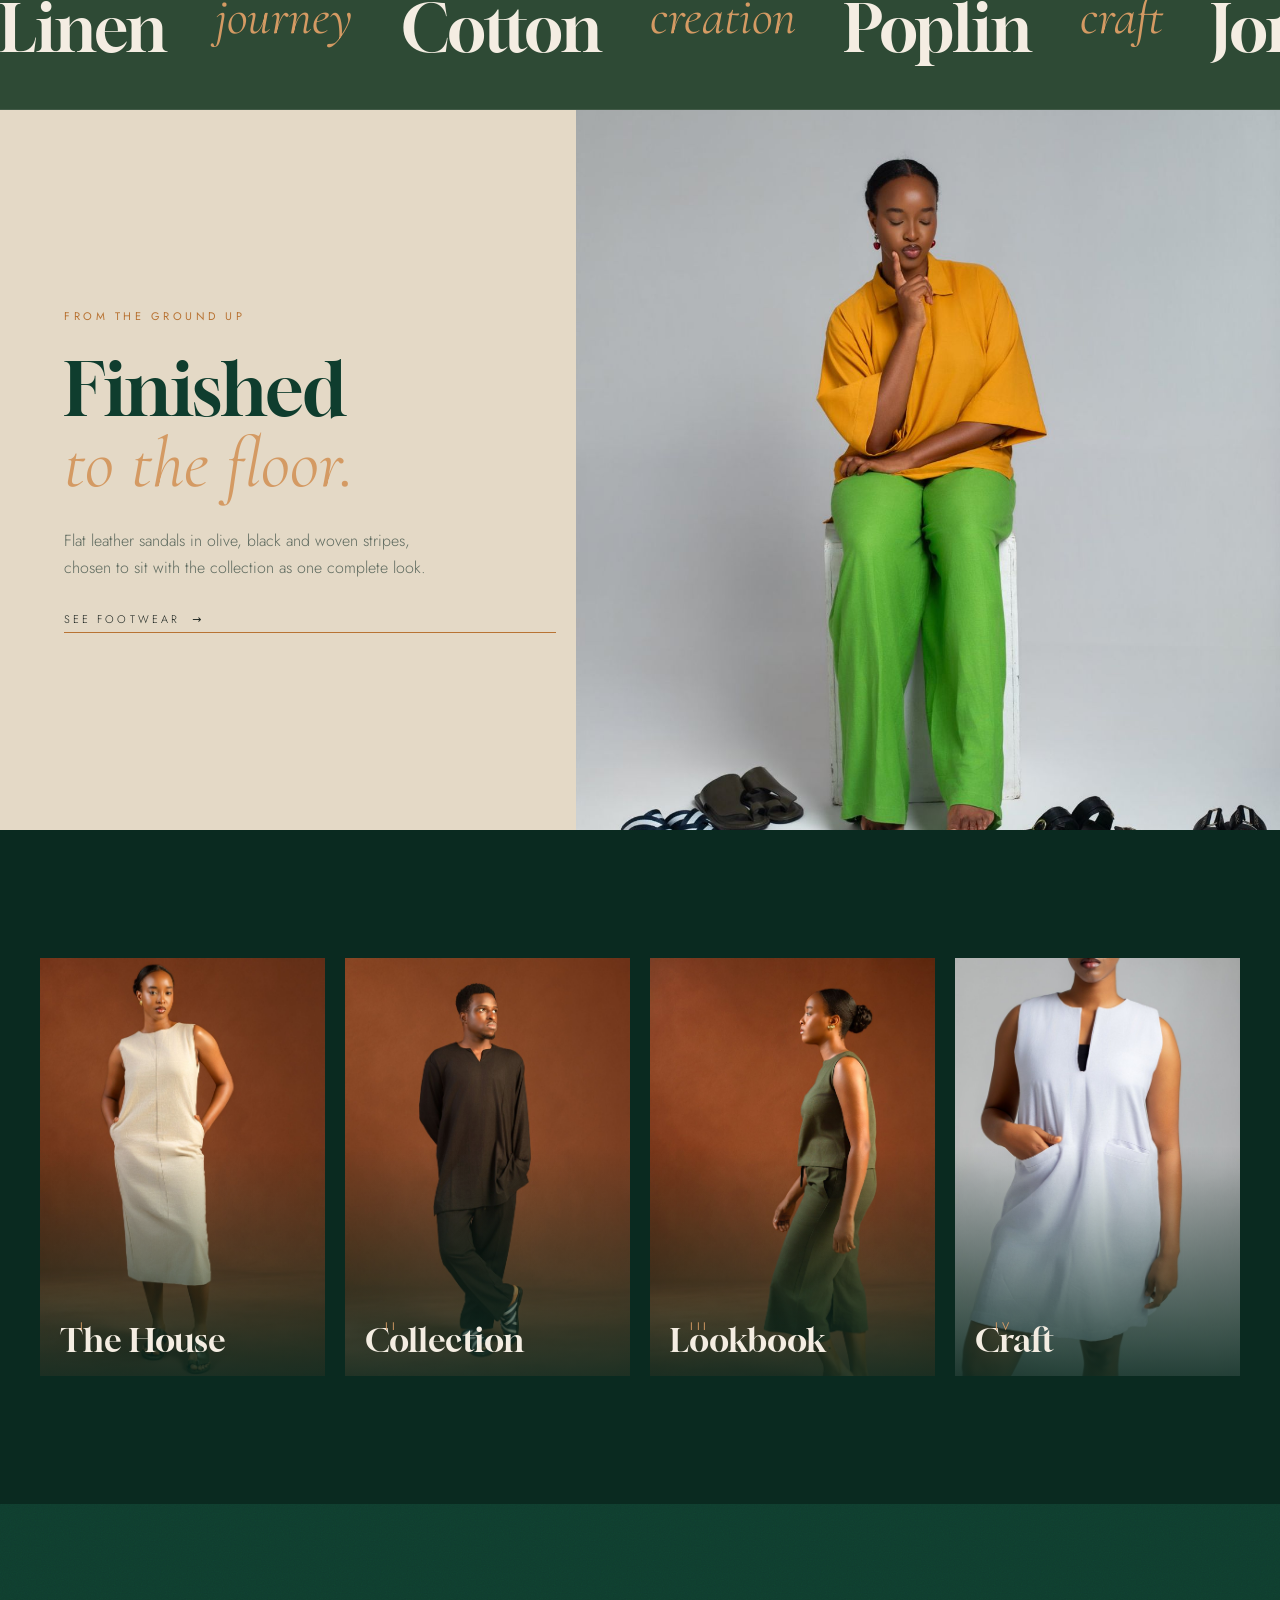
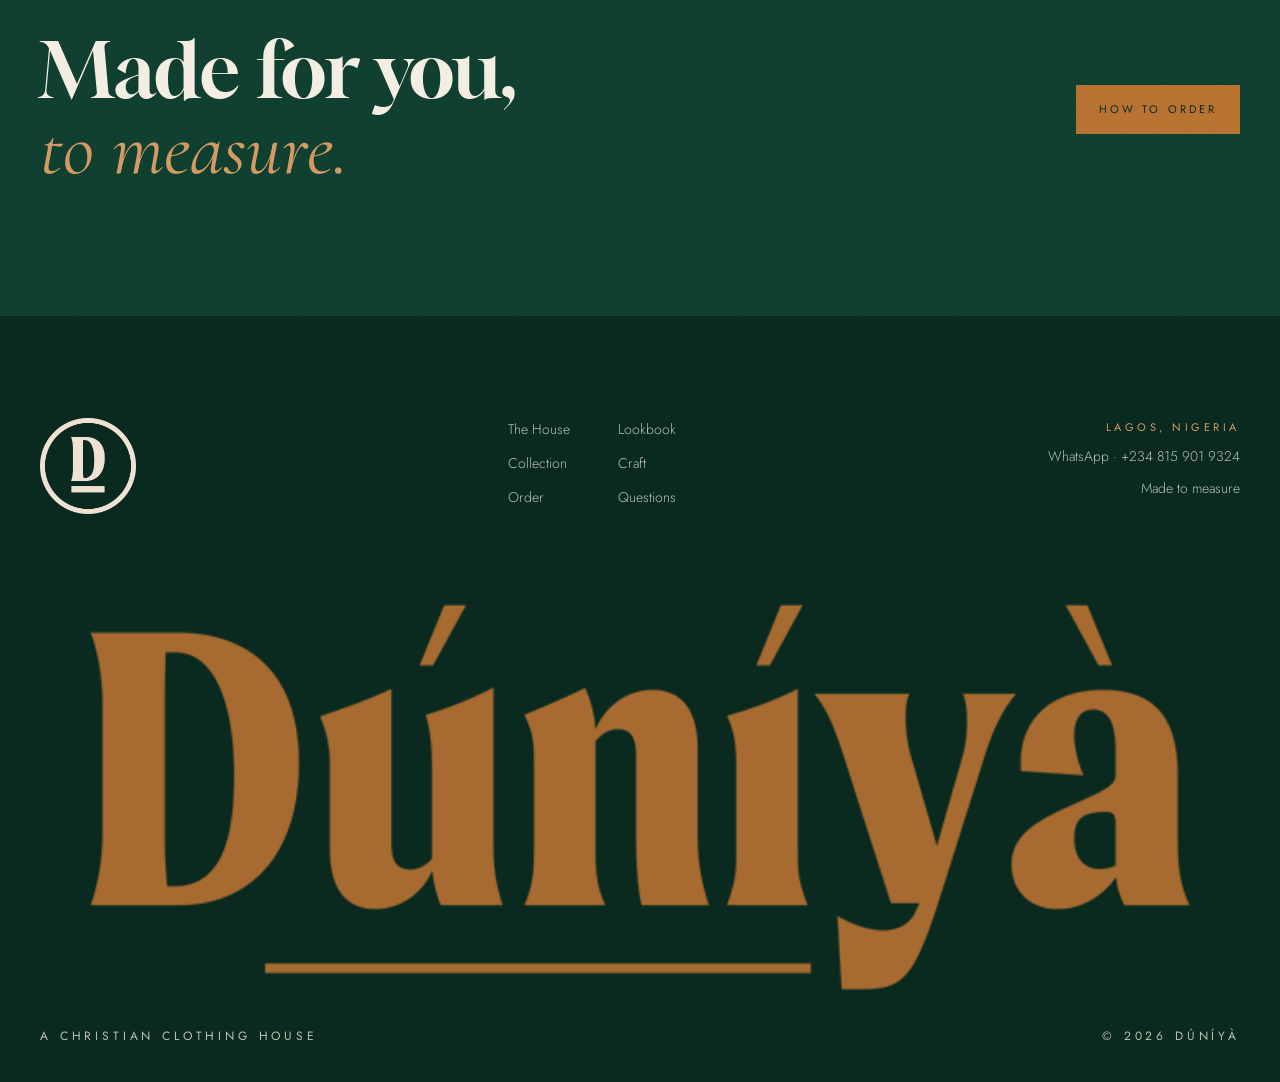
==== commit 79f93a2c: "Clean URLs, self-hosted fonts, security policy and hardened form - Links drop .html (/house, /collec" ====
--- a/index.html
+++ b/index.html
@@ -3,6 +3,8 @@
 <head>
 <meta charset="utf-8">
 <meta name="viewport" content="width=device-width, initial-scale=1, viewport-fit=cover">
+<meta http-equiv="Content-Security-Policy" content="default-src 'self'; script-src 'self'; style-src 'self' 'unsafe-inline'; img-src 'self' data:; font-src 'self'; connect-src https://script.google.com https://script.googleusercontent.com; form-action 'self'; base-uri 'self'; object-src 'none'; upgrade-insecure-requests">
+<meta name="referrer" content="strict-origin-when-cross-origin">
 <title>DÚNÍYÀ</title>
 <meta name="description" content="DÚNÍYÀ is a Christian clothing house in Lagos making Afro-modern, minimal tailoring in natural fabrics, made to measure.">
 <meta name="theme-color" content="#0A2A20">
@@ -10,25 +12,24 @@
 <meta property="og:description" content="DÚNÍYÀ is a Christian clothing house in Lagos making Afro-modern, minimal tailoring in natural fabrics, made to measure.">
 <meta property="og:image" content="assets/img/photos/hero.jpg">
 <link rel="icon" type="image/png" href="assets/img/logo/seal-cream.png">
-<link rel="preconnect" href="https://fonts.googleapis.com">
-<link rel="preconnect" href="https://fonts.gstatic.com" crossorigin>
-<link rel="stylesheet" href="https://fonts.googleapis.com/css2?family=Gloock&family=Cormorant+Garamond:ital,wght@1,400;1,500&family=Jost:wght@300;400;500&display=swap">
+<link rel="preload" href="assets/fonts/gloock-latin-400-normal.woff2" as="font" type="font/woff2" crossorigin>
+<link rel="preload" href="assets/fonts/jost-latin-300-normal.woff2" as="font" type="font/woff2" crossorigin>
 <link rel="stylesheet" href="assets/css/styles.css">
 </head>
 <body>
 <header class="nav">
   <div class="wrap">
     <nav class="nav-links nav-left label" aria-label="Primary">
-      <a href="house.html">The House</a>
-      <a href="collection.html">Collection</a>
-      <a href="lookbook.html">Lookbook</a>
+      <a href="house">The House</a>
+      <a href="collection">Collection</a>
+      <a href="lookbook">Lookbook</a>
     </nav>
-    <a class="brand" href="index.html" aria-label="Dúníyà home"><img src="assets/img/logo/seal-cream.png" alt="Dúníyà"></a>
+    <a class="brand" href="./" aria-label="Dúníyà home"><img src="assets/img/logo/seal-cream.png" alt="Dúníyà"></a>
     <div class="nav-right">
       <nav class="nav-links label" aria-label="Secondary">
-        <a href="craft.html">Craft</a>
+        <a href="craft">Craft</a>
       </nav>
-      <a class="btn" href="order.html">Order</a>
+      <a class="btn" href="order">Order</a>
       <button class="menu-btn" id="menuOpen" aria-label="Open menu"><span></span><span></span><span></span></button>
     </div>
   </div>
@@ -40,12 +41,12 @@
     <button class="close" id="menuClose" aria-label="Close menu">×</button>
   </div>
   <nav>
-    <a href="index.html" aria-current="page">Home</a>
-    <a href="house.html">The House</a>
-    <a href="collection.html">Collection</a>
-    <a href="lookbook.html">Lookbook</a>
-    <a href="craft.html">Craft</a>
-    <a href="order.html">Order</a>
+    <a href="./" aria-current="page">Home</a>
+    <a href="house">The House</a>
+    <a href="collection">Collection</a>
+    <a href="lookbook">Lookbook</a>
+    <a href="craft">Craft</a>
+    <a href="order">Order</a>
   </nav>
   <div class="overlay-foot label"><span>Lagos, Nigeria</span><span>Made to measure</span></div>
 </div>
@@ -68,7 +69,7 @@
         <p>DÚNÍYÀ means the whole world. We make Afro-modern, minimal tailoring in natural fabrics, cut to the measurements of the person who will wear it.</p>
         <p>You will know our clothes by silhouette, fabric and proportion, not by a logo.</p>
       </div>
-      <a class="arrow" href="house.html">Enter the house</a>
+      <a class="arrow" href="house">Enter the house</a>
     </div>
     <figure class="st-a rv zoom"><img src="assets/img/photos/plat4.jpg" alt="Portrait of a model in the platinum linen dress, arms folded" loading="lazy"><figcaption class="cap"><b>06</b>Platinum</figcaption></figure>
     <figure class="st-b rv"><img src="assets/img/photos/noir_shirt.jpg" alt="Close view of a man adjusting the collar of a black textured camp-collar shirt" loading="lazy"></figure>
@@ -83,7 +84,7 @@
     </div>
     <div style="display:flex;gap:24px;align-items:center;flex-wrap:wrap">
       <div class="rail-ctrl" data-rail="homeRail"><button data-dir="prev" aria-label="Previous looks">←</button><button data-dir="next" aria-label="Next looks">→</button></div>
-      <a class="arrow" href="collection.html">View all</a>
+      <a class="arrow" href="collection">View all</a>
     </div>
   </div>
   <div class="rail" id="homeRail"></div>
@@ -96,7 +97,7 @@
     <h2>Same house.<br><em class="c">Different expression.</em></h2>
     <p style="color:var(--mute-light);max-width:44ch">Men and women in one world. Different garments, different personalities, one way of dressing with intention.</p>
     <img class="inset" src="assets/img/photos/pair.jpg" alt="A woman in a carmine top and a man in a burnt-orange tunic standing together" loading="lazy">
-    <a class="arrow" href="lookbook.html">Open the lookbook</a>
+    <a class="arrow" href="lookbook">Open the lookbook</a>
   </div>
 </section>
 
@@ -106,7 +107,7 @@
       <span class="label">Craft</span>
       <h2 class="pull">Made, <em>not</em> merely styled.</h2>
       <p style="color:var(--mute-dark);max-width:44ch">Topstitched pockets, shaped facings, clean hems. The small decisions you only notice up close.</p>
-      <a class="arrow" href="craft.html">See the details</a>
+      <a class="arrow" href="craft">See the details</a>
     </div>
     <div class="mosaic rv">
       <figure class="m1 zoom"><img src="assets/img/photos/cafe_pocket.jpg" alt="Close-up of a topstitched patch pocket on the café top" loading="lazy"></figure>
@@ -127,17 +128,17 @@
     <span class="label">From the ground up</span>
     <h2 style="color:var(--forest)">Finished <em class="c">to the floor.</em></h2>
     <p style="color:var(--mute-dark);max-width:44ch">Flat leather sandals in olive, black and woven stripes, chosen to sit with the collection as one complete look.</p>
-    <a class="arrow" href="collection.html#olive-slide">See footwear</a>
+    <a class="arrow" href="collection#olive-slide">See footwear</a>
   </div>
 </section>
 
 <section class="night sec">
   <div class="wrap">
     <div class="doors">
-      <a class="door rv" href="house.html"><img src="assets/img/photos/plat_front.jpg" alt="" loading="lazy"><span><span class="label">I</span><h3>The House</h3></span></a>
-      <a class="door rv" href="collection.html"><img src="assets/img/photos/onyx.jpg" alt="" loading="lazy"><span><span class="label">II</span><h3>Collection</h3></span></a>
-      <a class="door rv" href="lookbook.html"><img src="assets/img/photos/moss.jpg" alt="" loading="lazy"><span><span class="label">III</span><h3>Lookbook</h3></span></a>
-      <a class="door rv" href="craft.html"><img src="assets/img/photos/lumen.jpg" alt="" loading="lazy"><span><span class="label">IV</span><h3>Craft</h3></span></a>
+      <a class="door rv" href="house"><img src="assets/img/photos/plat_front.jpg" alt="" loading="lazy"><span><span class="label">I</span><h3>The House</h3></span></a>
+      <a class="door rv" href="collection"><img src="assets/img/photos/onyx.jpg" alt="" loading="lazy"><span><span class="label">II</span><h3>Collection</h3></span></a>
+      <a class="door rv" href="lookbook"><img src="assets/img/photos/moss.jpg" alt="" loading="lazy"><span><span class="label">III</span><h3>Lookbook</h3></span></a>
+      <a class="door rv" href="craft"><img src="assets/img/photos/lumen.jpg" alt="" loading="lazy"><span><span class="label">IV</span><h3>Craft</h3></span></a>
     </div>
   </div>
 </section>
@@ -145,7 +146,7 @@
 <section class="forest sec grain">
   <div class="wrap cta-band">
     <h2>Made for you,<br><em class="c">to measure.</em></h2>
-    <a class="btn" href="order.html">How to order</a>
+    <a class="btn" href="order">How to order</a>
   </div>
 </section>
 </main>
@@ -154,9 +155,9 @@
     <div class="foot-top">
       <img class="seal" src="assets/img/logo/seal-cream.png" alt="">
       <nav class="foot-nav" aria-label="Footer">
-        <a href="house.html">The House</a><a href="lookbook.html">Lookbook</a>
-        <a href="collection.html">Collection</a><a href="craft.html">Craft</a>
-        <a href="order.html">Order</a><a href="order.html#faq">Questions</a>
+        <a href="house">The House</a><a href="lookbook">Lookbook</a>
+        <a href="collection">Collection</a><a href="craft">Craft</a>
+        <a href="order">Order</a><a href="order#faq">Questions</a>
       </nav>
       <div class="foot-contact">
         <span class="label" style="color:var(--copper-soft)">Lagos, Nigeria</span>
--- a/assets/css/styles.css
+++ b/assets/css/styles.css
@@ -1,3 +1,11 @@
+/* Brand fonts, served from this site (SIL Open Font License, see assets/fonts/LICENSES.txt) */
+@font-face{font-family:"Gloock";font-style:normal;font-weight:400;font-display:swap;src:url("../fonts/gloock-latin-400-normal.woff2") format("woff2")}
+@font-face{font-family:"Jost";font-style:normal;font-weight:300;font-display:swap;src:url("../fonts/jost-latin-300-normal.woff2") format("woff2")}
+@font-face{font-family:"Jost";font-style:normal;font-weight:400;font-display:swap;src:url("../fonts/jost-latin-400-normal.woff2") format("woff2")}
+@font-face{font-family:"Jost";font-style:normal;font-weight:500;font-display:swap;src:url("../fonts/jost-latin-500-normal.woff2") format("woff2")}
+@font-face{font-family:"Cormorant Garamond";font-style:italic;font-weight:400;font-display:swap;src:url("../fonts/cormorant-garamond-latin-400-italic.woff2") format("woff2")}
+@font-face{font-family:"Cormorant Garamond";font-style:italic;font-weight:500;font-display:swap;src:url("../fonts/cormorant-garamond-latin-500-italic.woff2") format("woff2")}
+
 /* DÚNÍYÀ — shared styles for every page.
    Layout idea: forest nights, cream days, copper as the thread; photography leads every page. */
 :root{
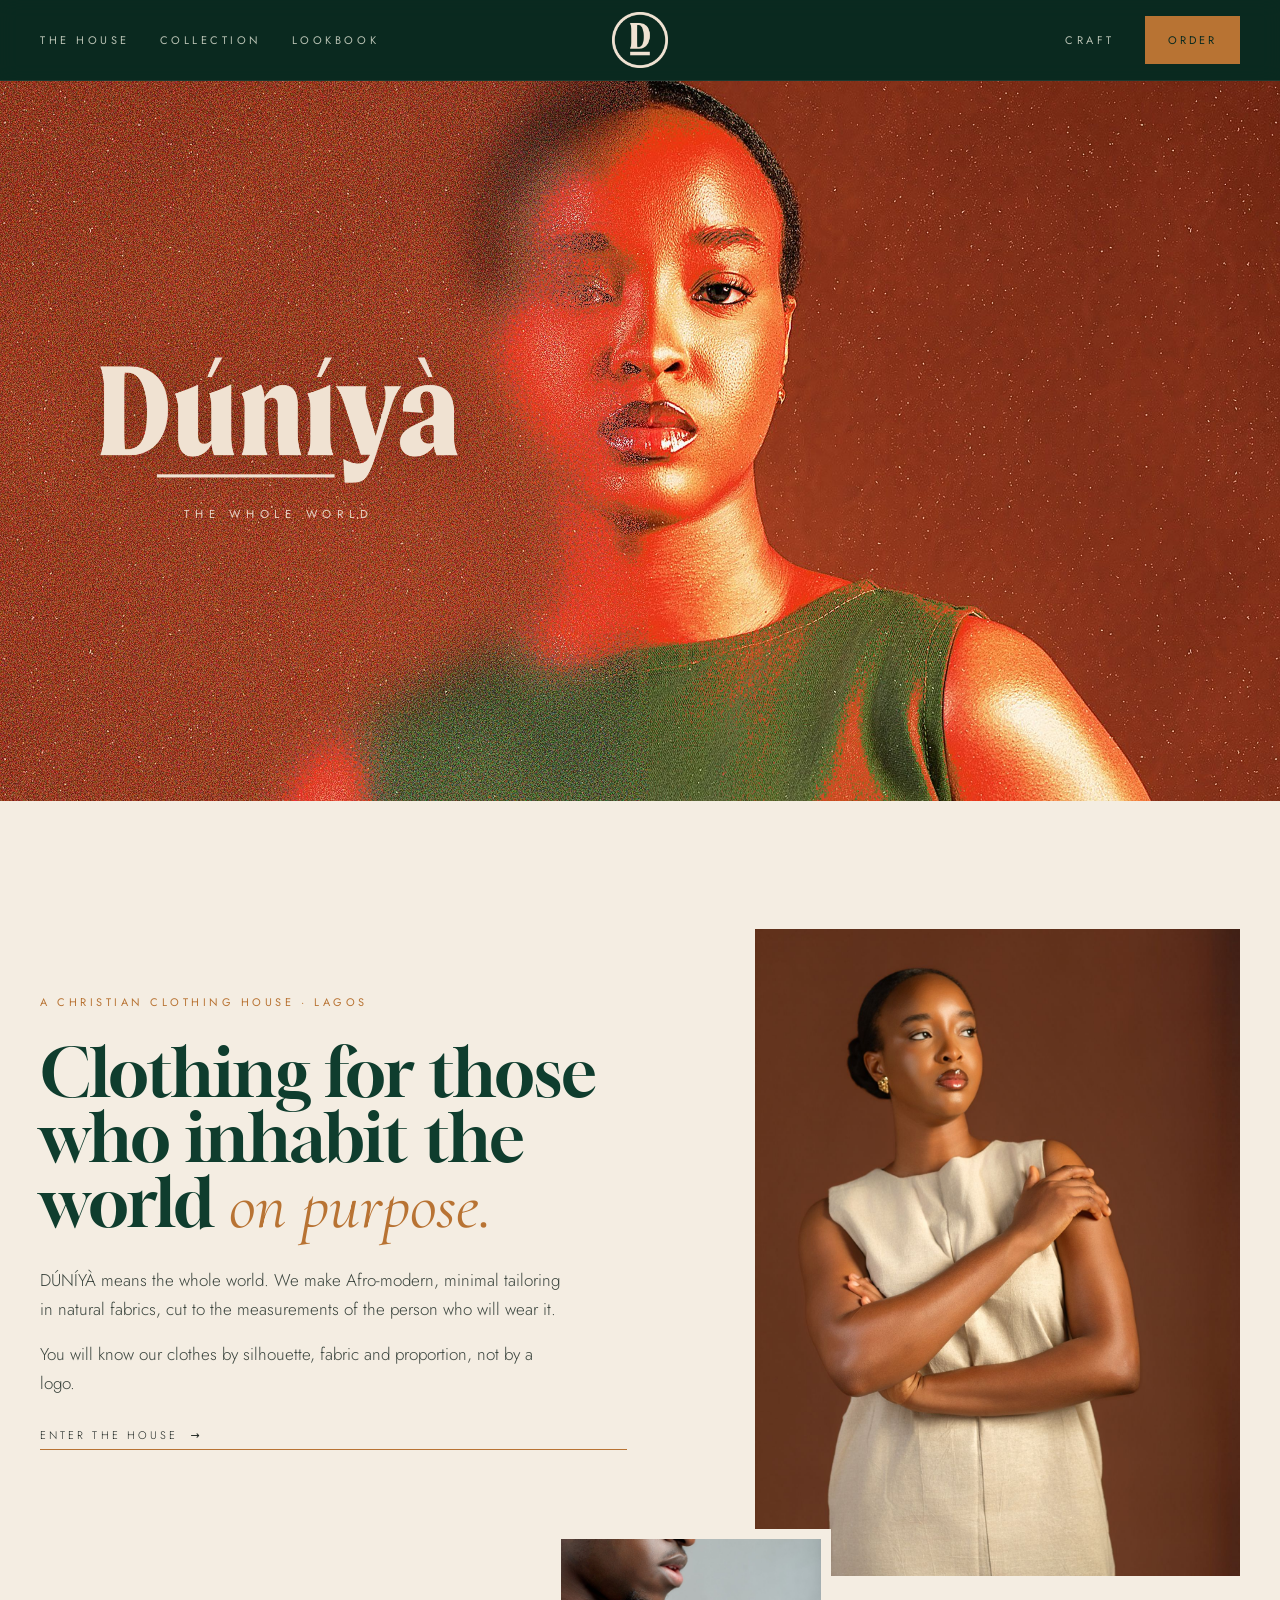
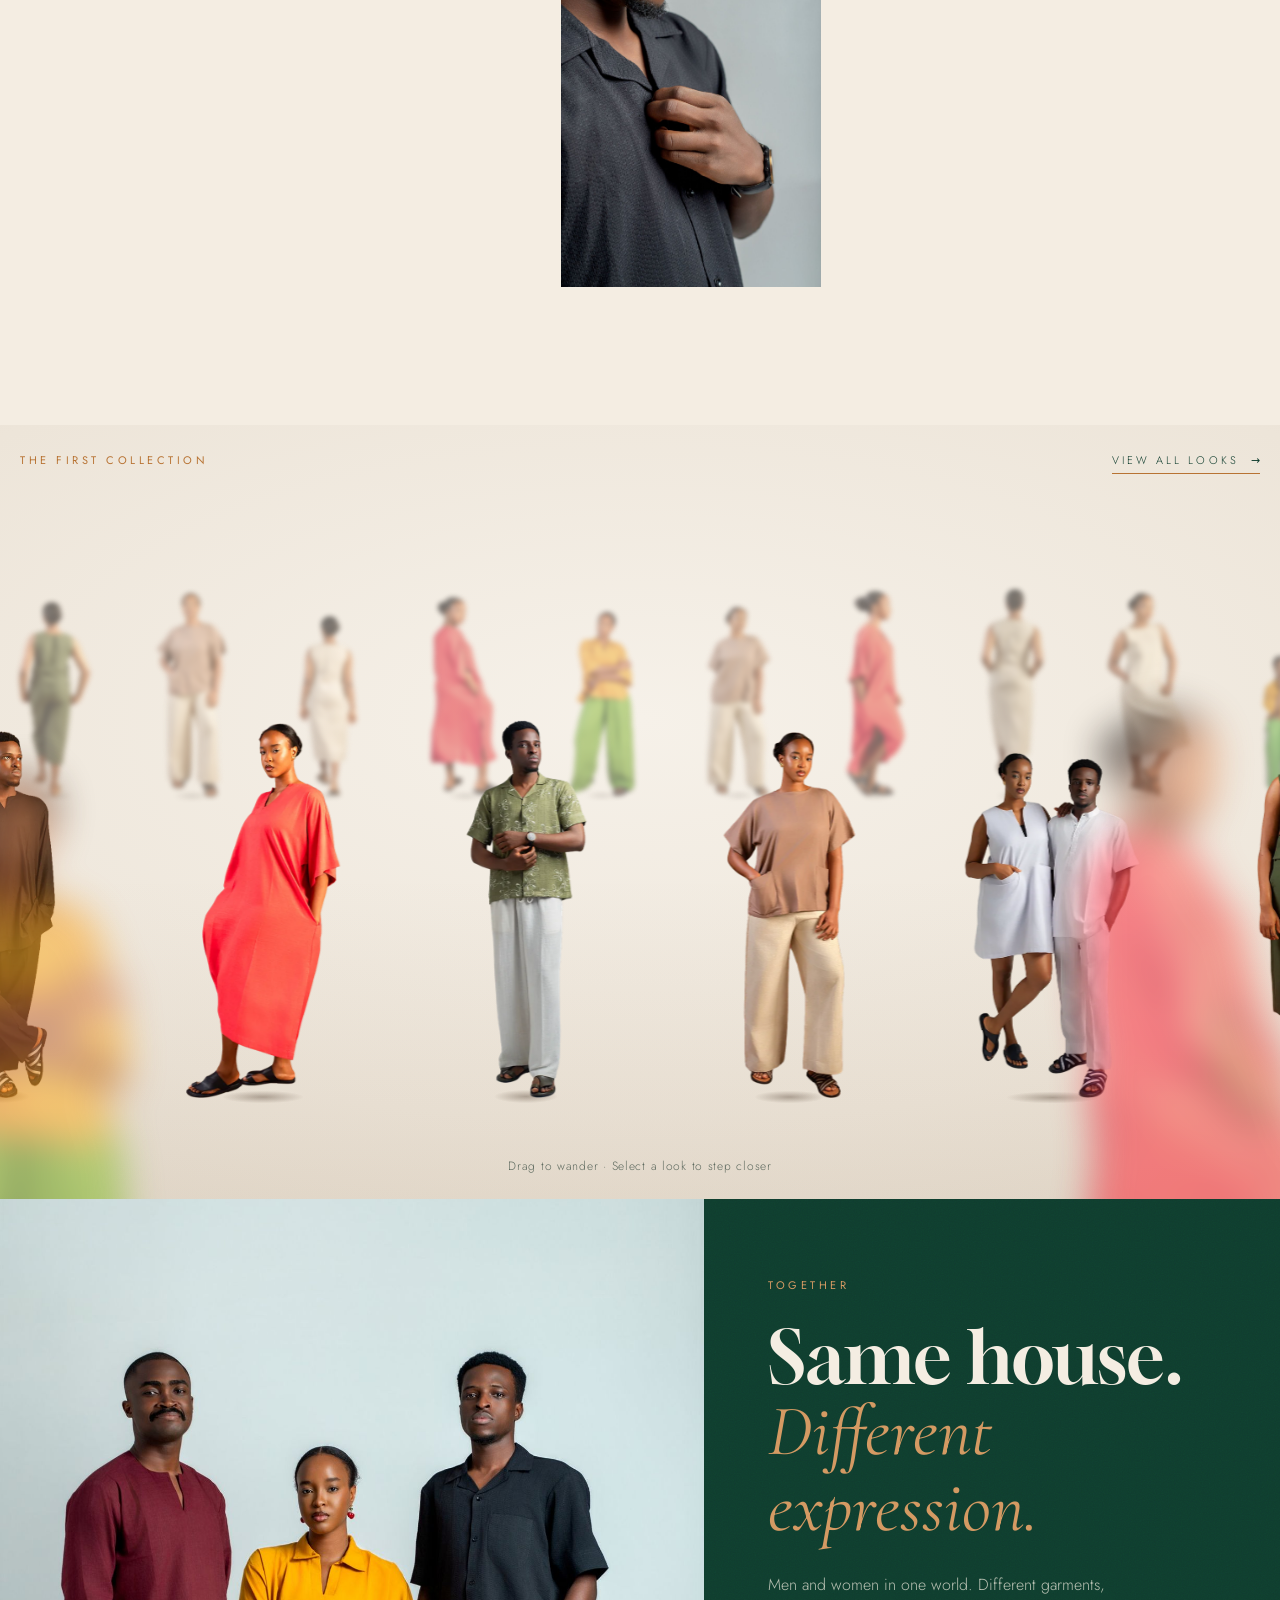
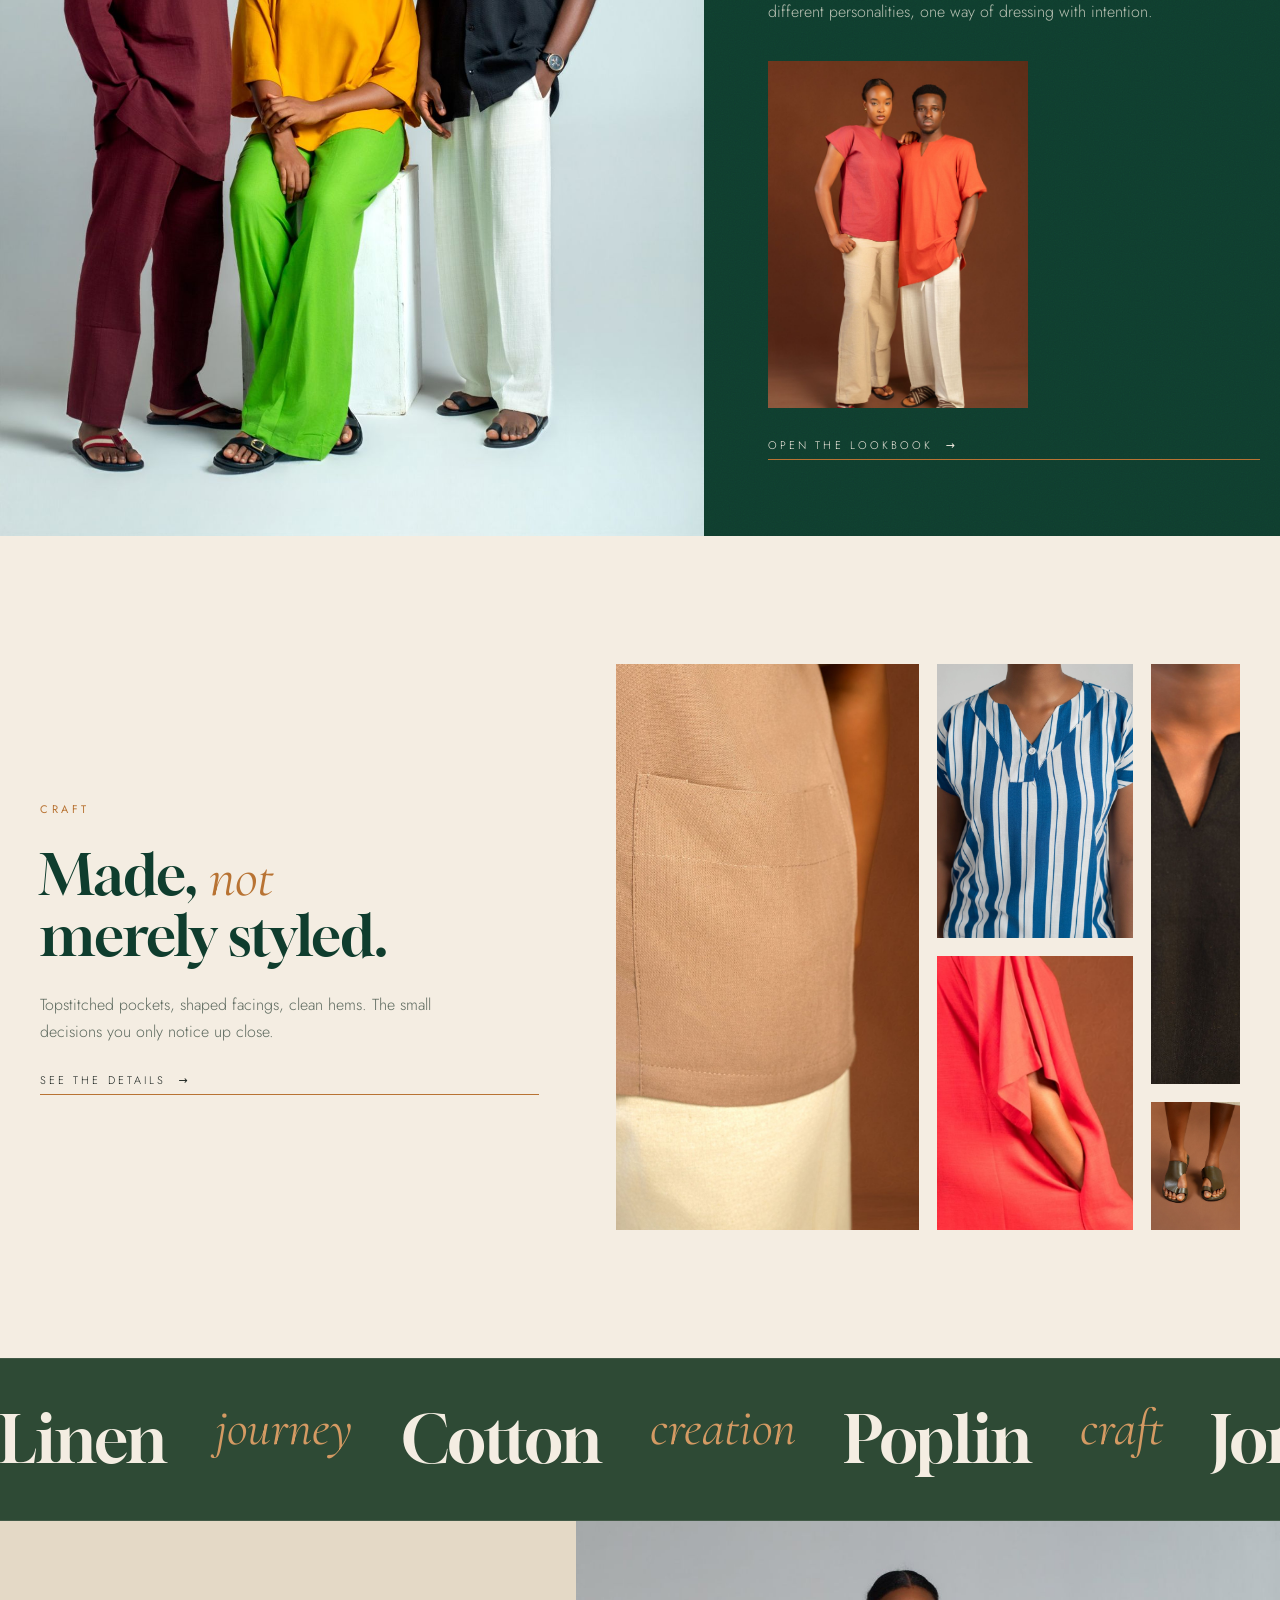
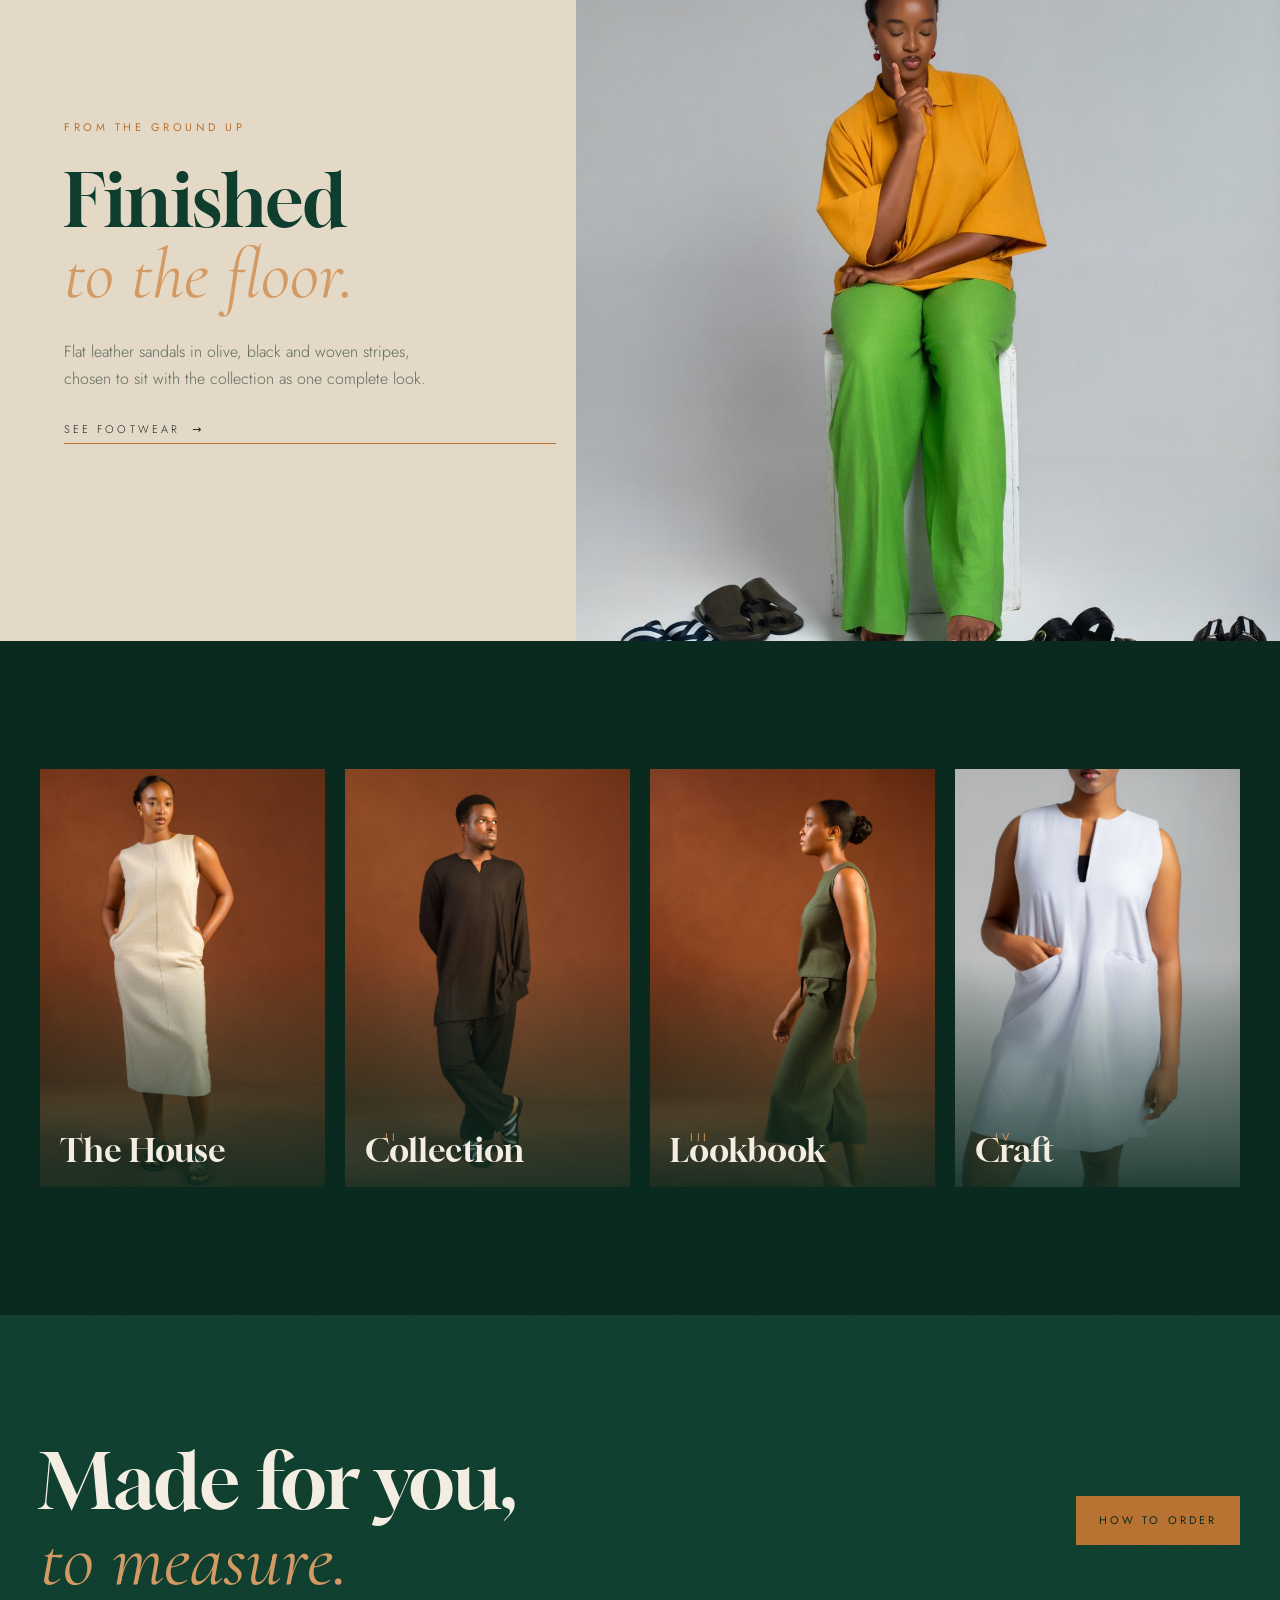
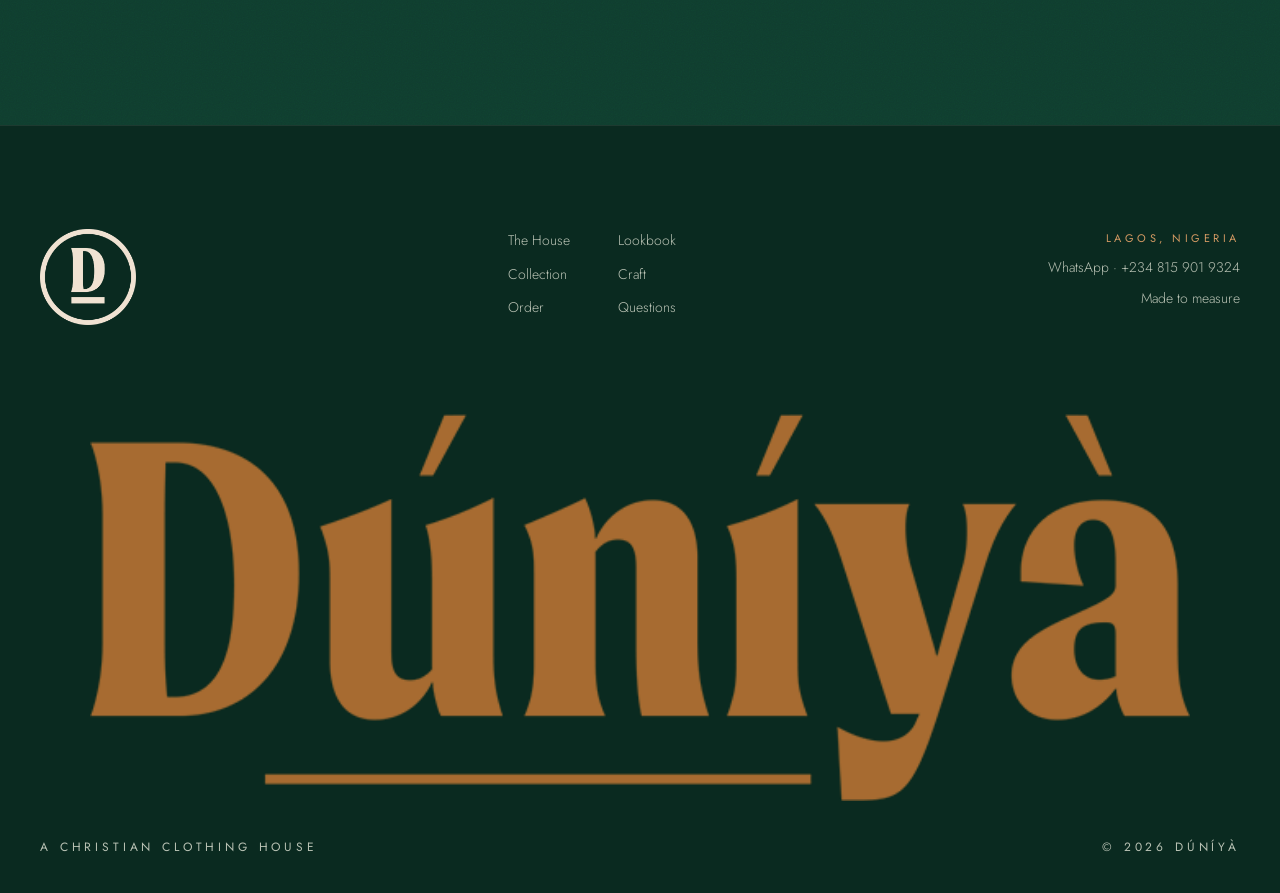
==== commit 091ac705: "The Salon: draggable field of looks on home and collection Cutouts at three depths (blurred back row" ====
--- a/index.html
+++ b/index.html
@@ -3,7 +3,7 @@
 <head>
 <meta charset="utf-8">
 <meta name="viewport" content="width=device-width, initial-scale=1, viewport-fit=cover">
-<meta http-equiv="Content-Security-Policy" content="default-src 'self'; script-src 'self'; style-src 'self' 'unsafe-inline'; img-src 'self' data:; font-src 'self'; connect-src https://script.google.com https://script.googleusercontent.com; form-action 'self'; base-uri 'self'; object-src 'none'; upgrade-insecure-requests">
+<meta http-equiv="Content-Security-Policy" content="default-src 'self'; script-src 'self'; style-src 'self' 'unsafe-inline'; img-src 'self' data:; font-src 'self'; connect-src 'self' https://script.google.com https://script.googleusercontent.com; form-action 'self'; base-uri 'self'; object-src 'none'; upgrade-insecure-requests">
 <meta name="referrer" content="strict-origin-when-cross-origin">
 <title>DÚNÍYÀ</title>
 <meta name="description" content="DÚNÍYÀ is a Christian clothing house in Lagos making Afro-modern, minimal tailoring in natural fabrics, made to measure.">
@@ -76,18 +76,33 @@
   </div>
 </section>
 
-<section class="night sec grain">
-  <div class="wrap rail-head">
-    <div>
-      <span class="label">The first collection</span>
-      <h2 style="margin-top:16px">The Looks</h2>
+
+<section class="salon" data-salon aria-label="The looks. Drag to wander, select a look to step closer.">
+  <div class="sl-stage">
+    <div class="sl-floor"></div>
+    <div class="sl-layer back" aria-hidden="true"></div>
+    <div class="sl-layer mid"></div>
+    <div class="sl-layer front" aria-hidden="true"></div>
+  </div>
+  <div class="sl-top"><span class="label">The first collection</span><a class="arrow" href="collection" style="color:var(--forest)">View all looks</a></div>
+  <p class="sl-hint">Drag to wander · Select a look to step closer</p>
+  <div class="sl-closer" hidden role="dialog" aria-modal="true" aria-labelledby="slc-title">
+    <div class="slc-text">
+      <span class="label slc-label"></span>
+      <h2 id="slc-title"></h2>
+      <p class="slc-line"></p>
+      <a class="arrow slc-view" href="collection">View the look</a>
+      <div class="slc-angles"></div>
+      <nav class="slc-nav" aria-label="Other looks"><button class="slc-prev" type="button">← <span></span></button><span class="slc-count"></span><button class="slc-next" type="button"><span></span> →</button></nav>
     </div>
-    <div style="display:flex;gap:24px;align-items:center;flex-wrap:wrap">
-      <div class="rail-ctrl" data-rail="homeRail"><button data-dir="prev" aria-label="Previous looks">←</button><button data-dir="next" aria-label="Next looks">→</button></div>
-      <a class="arrow" href="collection">View all</a>
-    </div>
+    <figure class="slc-fig"><img src="" alt=""><span class="sl-shadow"></span></figure>
+    <aside class="slc-panel">
+      <div class="slc-head"><span class="slc-count-pieces"></span><button class="slc-close" type="button">Close ×</button></div>
+      <ul class="slc-list"></ul>
+      <a class="btn slc-enquire" href="order#enquire">Enquire about this look</a>
+      <p class="slc-note">Made to your measurements. We reply by WhatsApp or phone call.</p>
+    </aside>
   </div>
-  <div class="rail" id="homeRail"></div>
 </section>
 
 <section class="feature forest grain">
@@ -173,5 +188,6 @@
   </div>
 </footer>
 <script src="assets/js/main.js"></script>
+<script src="assets/js/salon.js"></script>
 </body>
 </html>
--- a/assets/css/styles.css
+++ b/assets/css/styles.css
@@ -482,3 +482,92 @@
   .enq-img{display:none}
   .f-row.two{grid-template-columns:1fr}
 }
+
+/* THE SALON — cutout figures at three depths */
+.salon{position:relative;overflow:hidden;height:clamp(560px,86vh,920px);color:var(--ink);user-select:none;-webkit-user-select:none;
+  background:radial-gradient(120% 90% at 50% 38%,#F6F1E9 0%,#EDE5D9 58%,#E1D6C6 100%)}
+.sl-stage{position:absolute;inset:0;cursor:grab;touch-action:pan-y}
+.salon.dragging .sl-stage{cursor:grabbing}
+.sl-floor{position:absolute;left:0;right:0;top:58%;bottom:0;background:linear-gradient(180deg,rgba(120,90,60,0),rgba(120,90,60,.07));pointer-events:none}
+.sl-layer{position:absolute;inset:0;pointer-events:none;transition:filter .6s var(--ease),opacity .6s var(--ease)}
+.sl-slot{position:absolute;left:0;will-change:transform}
+.sl-layer.back .sl-slot{bottom:52%}
+.sl-layer.mid .sl-slot{bottom:13%}
+.sl-layer.front .sl-slot{bottom:-46%}
+.sl-fig{display:block;position:relative;height:calc(var(--S) * var(--k) * var(--r));transform:translateX(-50%);background:none;border:0;padding:0;margin:0;color:inherit;font:inherit}
+.sl-fig img{height:100%;width:auto;max-width:none;display:block;position:relative;z-index:1;pointer-events:none;-webkit-user-drag:none}
+.sl-layer.back{--k:.27;filter:blur(2.5px) saturate(.85);opacity:.55}
+.sl-layer.mid{--k:.52}
+.sl-layer.front{--k:1.15;filter:blur(18px);opacity:.55}
+.sl-layer.mid .sl-fig{pointer-events:auto;cursor:pointer}
+.sl-layer.mid .sl-fig img{transition:transform .5s var(--ease)}
+.sl-layer.mid .sl-fig:hover img,.sl-layer.mid .sl-fig:focus-visible img{transform:translateY(-8px) scale(1.025)}
+.sl-layer.mid .sl-fig:focus-visible{outline:none}
+.sl-layer.mid .sl-fig:focus-visible .sl-name{opacity:1}
+.sl-shadow{position:absolute;left:12%;right:12%;bottom:-2.2%;height:5%;z-index:0;background:radial-gradient(50% 50% at 50% 50%,rgba(50,30,15,.32),rgba(50,30,15,0) 70%)}
+.sl-name{position:absolute;left:50%;top:calc(100% + 18px);transform:translateX(-50%);white-space:nowrap;font-family:var(--script);font-style:italic;font-size:19px;color:var(--forest);opacity:0;transition:opacity .3s}
+.sl-layer.mid .sl-fig:hover .sl-name{opacity:1}
+.salon.dragging .sl-name{opacity:0!important}
+.salon.closer-open .sl-layer{filter:blur(12px) saturate(.8);opacity:.3}
+.sl-top{position:absolute;z-index:3;top:26px;left:var(--gl);right:var(--gr);display:flex;justify-content:space-between;align-items:baseline;gap:20px;pointer-events:none}
+.sl-top a{pointer-events:auto}
+.sl-top .label{color:var(--copper)}
+.sl-title{font-family:var(--display);font-size:clamp(28px,3vw,40px);color:var(--forest);margin:0}
+.sl-hint{position:absolute;z-index:3;left:0;right:0;bottom:22px;text-align:center;font-size:12px;letter-spacing:.06em;color:var(--mute-dark);pointer-events:none;transition:opacity .4s}
+.salon.closer-open .sl-hint,.salon.closer-open .sl-top{opacity:0}
+
+/* step closer */
+.sl-closer{position:absolute;inset:0;z-index:5;display:grid;grid-template-columns:minmax(0,1fr) minmax(0,1fr) minmax(300px,380px);align-items:center;gap:clamp(16px,3vw,48px);padding:clamp(24px,4vw,56px) var(--gr) clamp(24px,4vw,56px) var(--gl);opacity:0;transition:opacity .4s var(--ease)}
+.sl-closer.in{opacity:1}
+.slc-text{display:grid;gap:18px;align-self:stretch;align-content:center;min-width:0}
+.slc-label{color:var(--copper)}
+.slc-text h2{font-size:clamp(44px,5.2vw,80px);color:var(--forest);line-height:.98}
+.slc-line{color:#4A544C;max-width:34ch;font-size:16px}
+.slc-view{justify-self:start;color:var(--forest)}
+.slc-angles{display:flex;gap:8px;flex-wrap:wrap;margin-top:6px}
+.slc-angles button{width:52px;height:72px;padding:4px;background:rgba(255,255,255,.45);border:1px solid transparent;cursor:pointer;transition:border-color .2s}
+.slc-angles button[aria-pressed="true"]{border-color:var(--copper)}
+.slc-angles img{width:100%;height:100%;object-fit:contain}
+.slc-nav{display:flex;align-items:center;gap:18px;margin-top:auto;padding-top:20px;flex-wrap:wrap}
+.slc-nav button{background:none;border:0;padding:6px 0;cursor:pointer;font-family:var(--script);font-style:italic;font-size:20px;color:var(--forest)}
+.slc-nav button:hover{color:var(--copper)}
+.slc-count{font-size:11px;letter-spacing:.2em;color:var(--mute-dark);font-variant-numeric:tabular-nums}
+.slc-fig{position:relative;justify-self:center;align-self:end;height:calc(var(--S) * .86 * var(--r));margin-bottom:2%}
+.slc-fig img{height:100%;width:auto;max-width:none;position:relative;z-index:1}
+.sl-closer.in .slc-fig img,.slc-fig.swap img{animation:stepIn .7s var(--ease) both}
+@keyframes stepIn{from{opacity:0;transform:translateY(24px) scale(.96)}to{opacity:1;transform:none}}
+.slc-panel{background:rgba(246,241,233,.86);backdrop-filter:blur(14px);-webkit-backdrop-filter:blur(14px);border:1px solid rgba(207,195,174,.7);padding:24px;display:grid;gap:18px;align-self:center}
+.slc-head{display:flex;justify-content:space-between;align-items:baseline}
+.slc-count-pieces{font-family:var(--script);font-style:italic;font-size:20px;color:var(--forest)}
+.slc-close{background:none;border:0;cursor:pointer;font-size:13px;color:var(--ink);padding:6px 0}
+.slc-close:hover{color:var(--copper)}
+.slc-list{list-style:none;margin:0;padding:0;border-top:1px solid var(--sand)}
+.slc-list li{display:grid;gap:3px;padding:14px 0;border-bottom:1px solid var(--sand)}
+.slc-list .lbl{font-size:10px;letter-spacing:.24em;text-transform:uppercase;color:var(--copper)}
+.slc-list b{font-family:var(--display);font-weight:400;font-size:20px;color:var(--forest)}
+.slc-list i{font-style:normal;font-size:13px;color:var(--mute-dark)}
+.slc-enquire{text-align:center}
+.slc-enquire:hover{color:var(--copper)!important}
+.slc-note{font-size:12px;color:var(--mute-dark)}
+
+@media (max-width:1000px){
+  .sl-closer{grid-template-columns:minmax(0,1fr) minmax(0,1fr)}
+  .slc-panel{grid-column:1 / -1;align-self:end}
+}
+@media (max-width:760px){
+  .salon{height:clamp(540px,78vh,720px)}
+  .sl-layer.mid{--k:.56}
+  .sl-layer.back{--k:.25}
+  .sl-layer.front{opacity:.35}
+  .sl-hint{bottom:14px;font-size:11px}
+  .sl-layer.mid .sl-slot{bottom:16%}
+  .sl-name{opacity:1;font-size:16px}
+  .sl-closer{position:fixed;z-index:95;inset:0;display:flex;flex-direction:column;align-items:stretch;gap:18px;overflow-y:auto;overscroll-behavior:contain;
+    background:radial-gradient(120% 70% at 50% 25%,#F6F1E9,#E4DACB);padding:calc(16px + env(safe-area-inset-top,0px)) var(--gr) calc(28px + env(safe-area-inset-bottom,0px)) var(--gl)}
+  .slc-fig{order:-1;height:calc(52vh * var(--r));align-self:center;flex:none}
+  .slc-text{gap:12px}
+  .slc-nav{margin-top:6px;padding-top:0}
+  .slc-panel{order:2}
+  .slc-close{position:fixed;top:calc(14px + env(safe-area-inset-top,0px));right:calc(14px + env(safe-area-inset-right,0px));z-index:2;background:var(--forest);color:var(--cream);padding:10px 14px}
+}
+@media (max-width:760px){.sl-top{flex-direction:column;gap:6px;top:18px}}
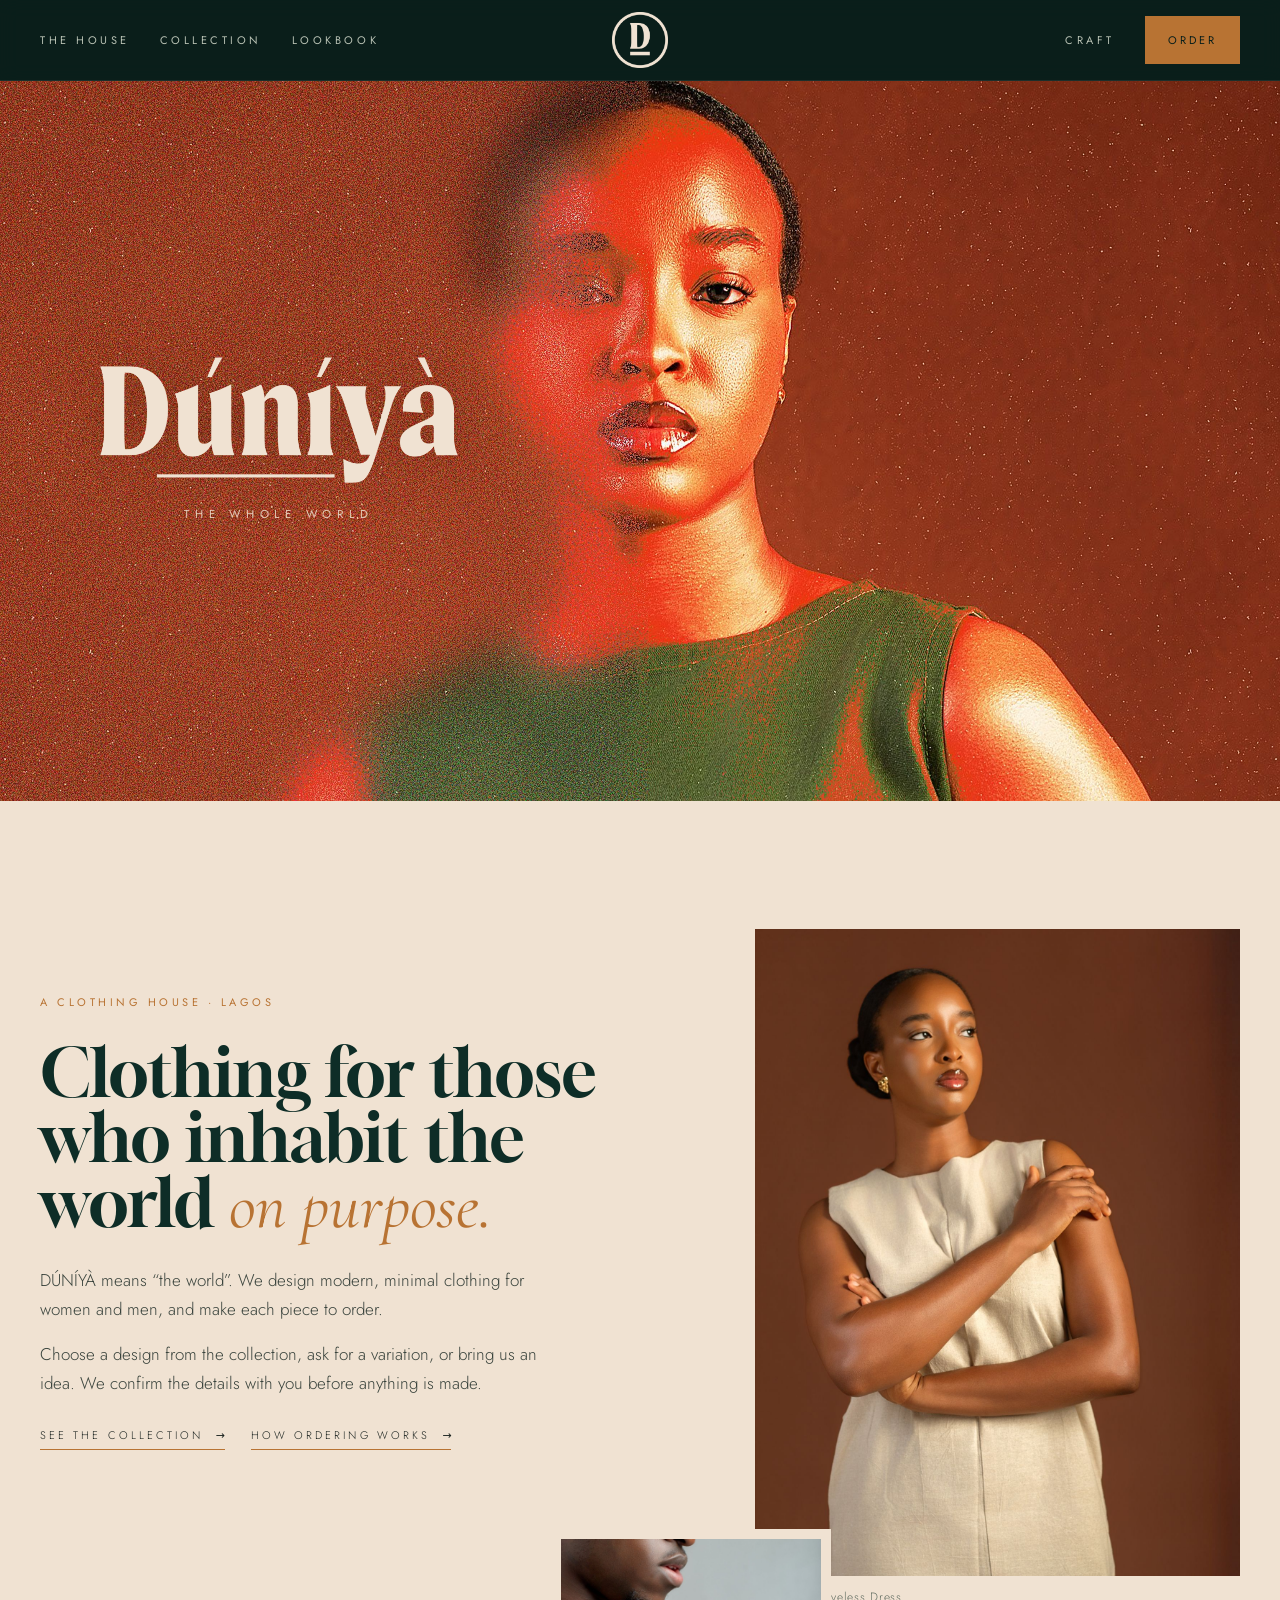
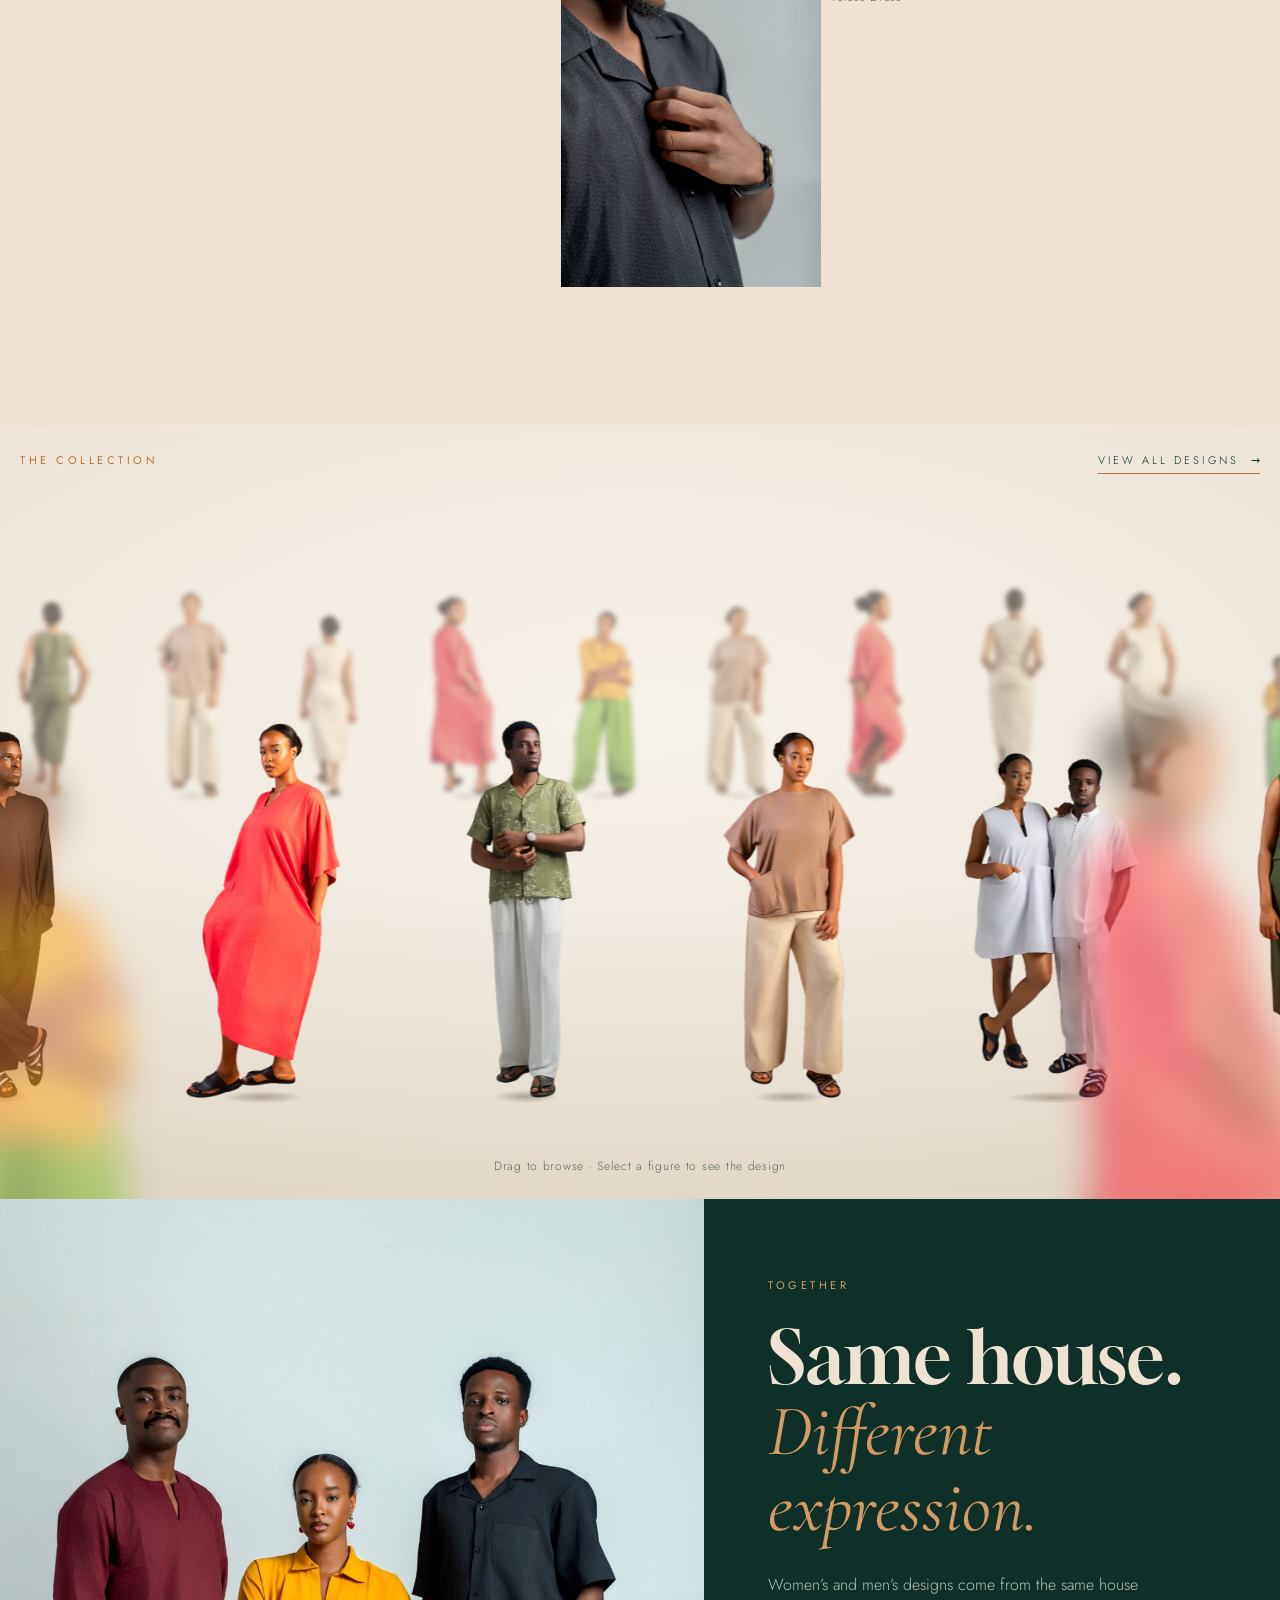
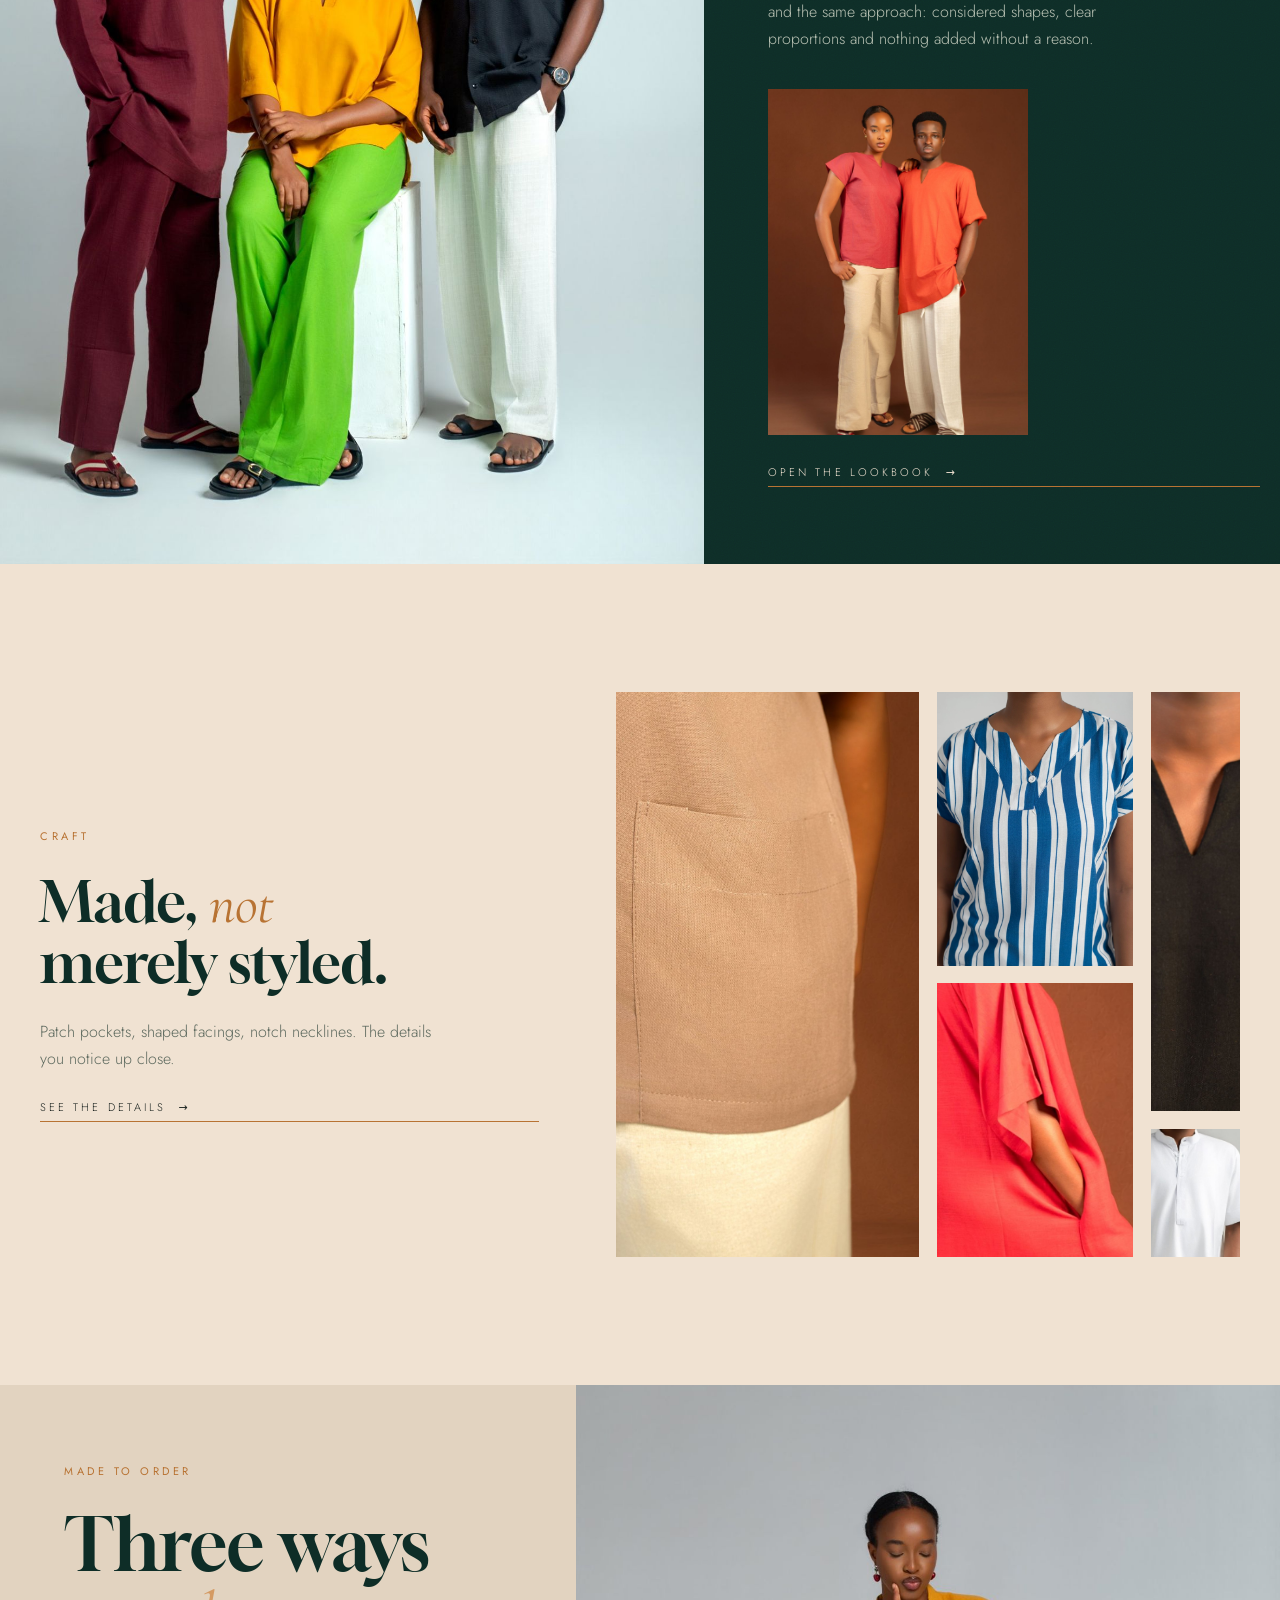
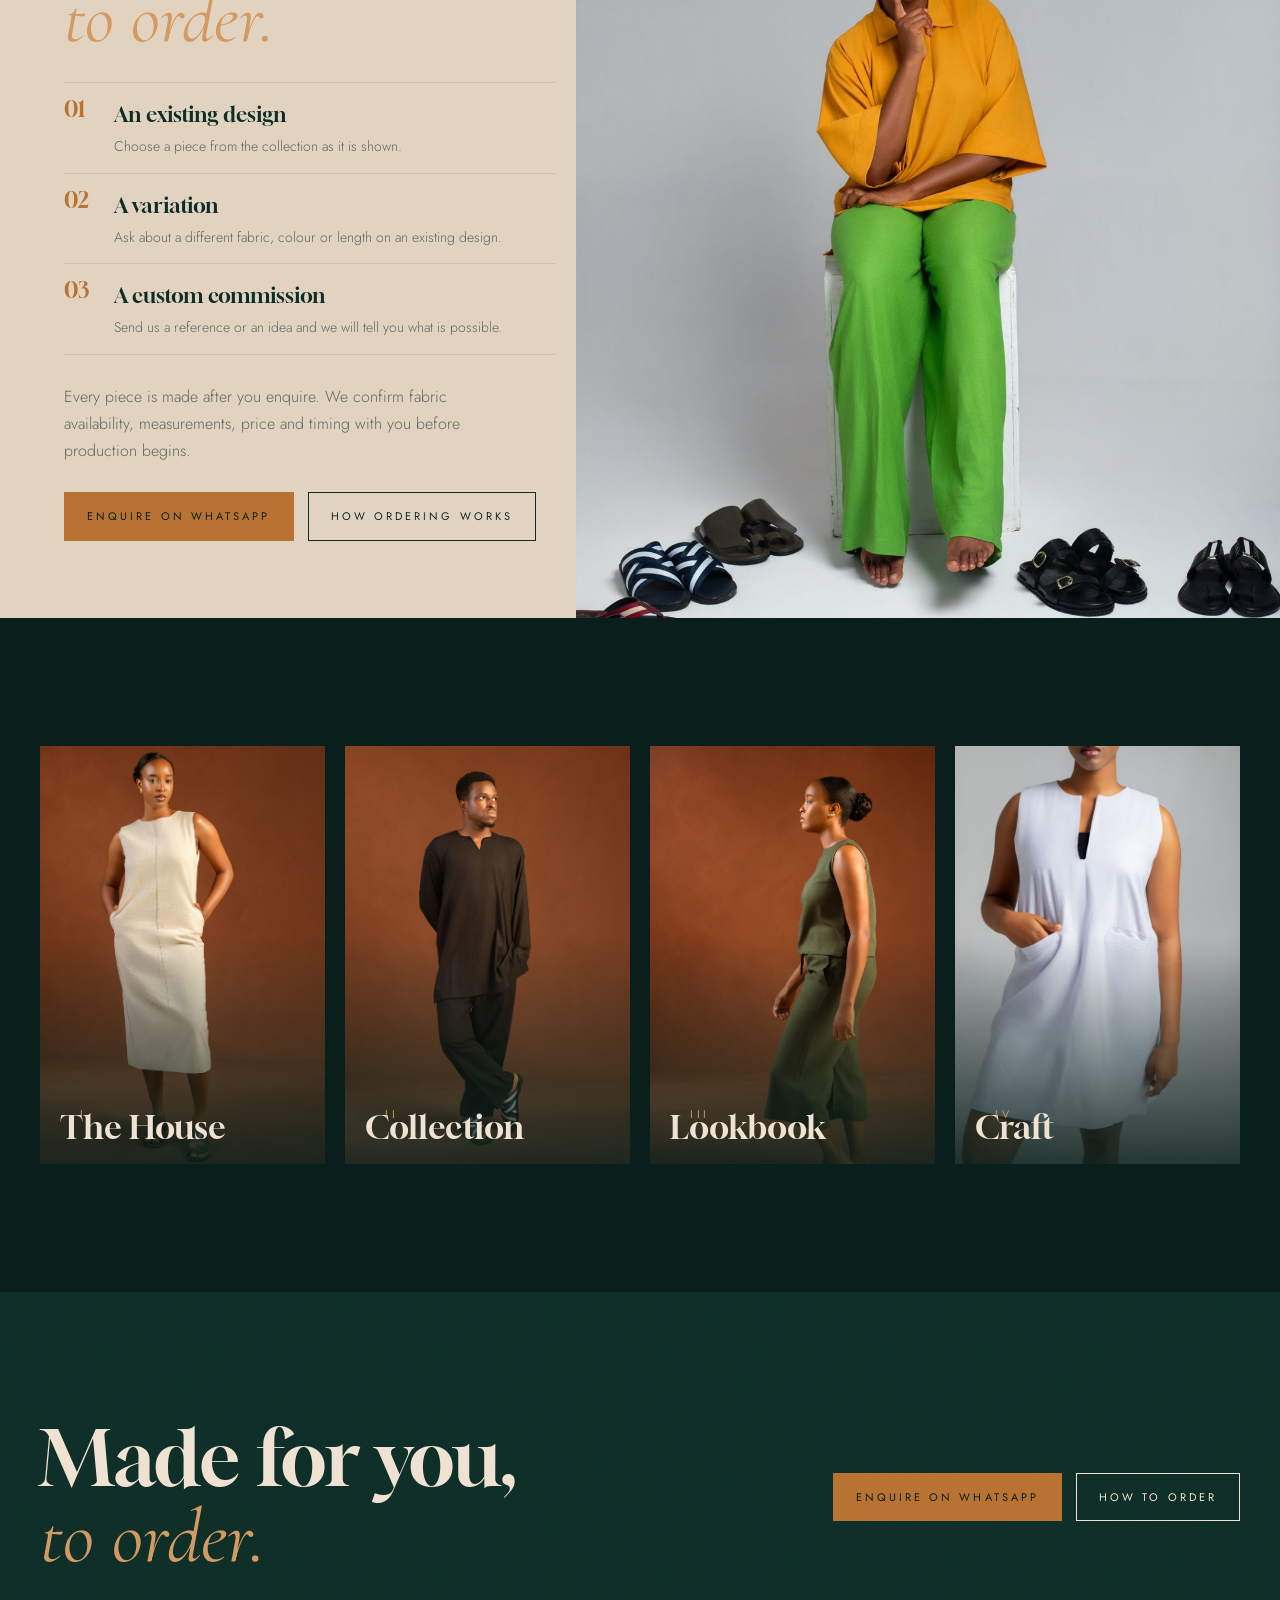
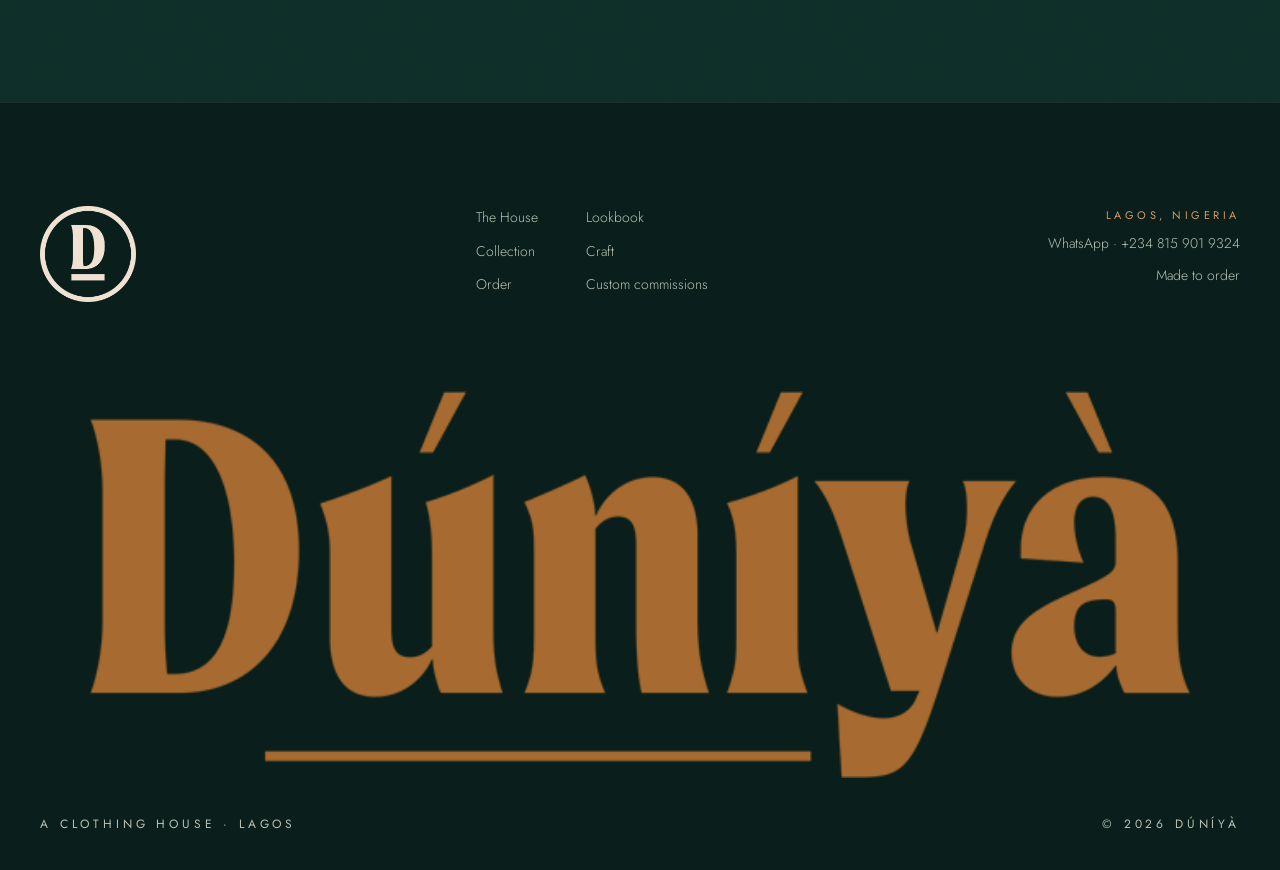
==== commit bef9c392: "Client brief: catalogue, made-to-order clarity and content corrections - Catalogue rebuilt around do" ====
--- a/index.html
+++ b/index.html
@@ -6,10 +6,10 @@
 <meta http-equiv="Content-Security-Policy" content="default-src 'self'; script-src 'self'; style-src 'self' 'unsafe-inline'; img-src 'self' data:; font-src 'self'; connect-src 'self' https://script.google.com https://script.googleusercontent.com; form-action 'self'; base-uri 'self'; object-src 'none'; upgrade-insecure-requests">
 <meta name="referrer" content="strict-origin-when-cross-origin">
 <title>DÚNÍYÀ</title>
-<meta name="description" content="DÚNÍYÀ is a Christian clothing house in Lagos making Afro-modern, minimal tailoring in natural fabrics, made to measure.">
-<meta name="theme-color" content="#0A2A20">
+<meta name="description" content="DÚNÍYÀ is a clothing house in Lagos designing modern, minimal clothing for women and men, made to order. Enquire on WhatsApp.">
+<meta name="theme-color" content="#0A1F1B">
 <meta property="og:title" content="DÚNÍYÀ">
-<meta property="og:description" content="DÚNÍYÀ is a Christian clothing house in Lagos making Afro-modern, minimal tailoring in natural fabrics, made to measure.">
+<meta property="og:description" content="DÚNÍYÀ is a clothing house in Lagos designing modern, minimal clothing for women and men, made to order. Enquire on WhatsApp.">
 <meta property="og:image" content="assets/img/photos/hero.jpg">
 <link rel="icon" type="image/png" href="assets/img/logo/seal-cream.png">
 <link rel="preload" href="assets/fonts/gloock-latin-400-normal.woff2" as="font" type="font/woff2" crossorigin>
@@ -48,7 +48,7 @@
     <a href="craft">Craft</a>
     <a href="order">Order</a>
   </nav>
-  <div class="overlay-foot label"><span>Lagos, Nigeria</span><span>Made to measure</span></div>
+  <div class="overlay-foot label"><span>Lagos, Nigeria</span><a data-wa="general" href="order#whatsapp">WhatsApp us</a></div>
 </div>
 
 <main>
@@ -63,54 +63,54 @@
 <section class="day sec">
   <div class="wrap statement">
     <div class="st-text rv">
-      <span class="label">A Christian clothing house · Lagos</span>
+      <span class="label">A clothing house · Lagos</span>
       <h2>Clothing for those who inhabit the world <em class="c">on purpose.</em></h2>
       <div class="prose">
-        <p>DÚNÍYÀ means the whole world. We make Afro-modern, minimal tailoring in natural fabrics, cut to the measurements of the person who will wear it.</p>
-        <p>You will know our clothes by silhouette, fabric and proportion, not by a logo.</p>
+        <p>DÚNÍYÀ means “the world”. We design modern, minimal clothing for women and men, and make each piece to order.</p>
+        <p>Choose a design from the collection, ask for a variation, or bring us an idea. We confirm the details with you before anything is made.</p>
       </div>
-      <a class="arrow" href="house">Enter the house</a>
+      <span style="display:flex;gap:26px;flex-wrap:wrap"><a class="arrow" href="collection">See the collection</a><a class="arrow" href="order">How ordering works</a></span>
     </div>
-    <figure class="st-a rv zoom"><img src="assets/img/photos/plat4.jpg" alt="Portrait of a model in the platinum linen dress, arms folded" loading="lazy"><figcaption class="cap"><b>06</b>Platinum</figcaption></figure>
+    <figure class="st-a rv zoom"><img src="assets/img/photos/plat4.jpg" alt="Portrait of a model in the platinum sleeveless dress, arms folded" loading="lazy"><figcaption class="cap">Platinum Sleeveless Dress</figcaption></figure>
     <figure class="st-b rv"><img src="assets/img/photos/noir_shirt.jpg" alt="Close view of a man adjusting the collar of a black textured camp-collar shirt" loading="lazy"></figure>
   </div>
 </section>
 
 
-<section class="salon" data-salon aria-label="The looks. Drag to wander, select a look to step closer.">
+<section class="salon" data-salon aria-label="The collection. Drag to browse, select a figure to see the design.">
   <div class="sl-stage">
     <div class="sl-floor"></div>
     <div class="sl-layer back" aria-hidden="true"></div>
     <div class="sl-layer mid"></div>
     <div class="sl-layer front" aria-hidden="true"></div>
   </div>
-  <div class="sl-top"><span class="label">The first collection</span><a class="arrow" href="collection" style="color:var(--forest)">View all looks</a></div>
-  <p class="sl-hint">Drag to wander · Select a look to step closer</p>
+  <div class="sl-top"><span class="label">The collection</span><a class="arrow" href="collection" style="color:var(--forest)">View all designs</a></div>
+  <p class="sl-hint">Drag to browse · Select a figure to see the design</p>
   <div class="sl-closer" hidden role="dialog" aria-modal="true" aria-labelledby="slc-title">
     <div class="slc-text">
       <span class="label slc-label"></span>
       <h2 id="slc-title"></h2>
       <p class="slc-line"></p>
-      <a class="arrow slc-view" href="collection">View the look</a>
+      <a class="arrow slc-view" href="collection">View in the collection</a>
       <div class="slc-angles"></div>
-      <nav class="slc-nav" aria-label="Other looks"><button class="slc-prev" type="button">← <span></span></button><span class="slc-count"></span><button class="slc-next" type="button"><span></span> →</button></nav>
+      <nav class="slc-nav" aria-label="Other designs"><button class="slc-prev" type="button">← <span></span></button><span class="slc-count"></span><button class="slc-next" type="button"><span></span> →</button></nav>
     </div>
     <figure class="slc-fig"><img src="" alt=""><span class="sl-shadow"></span></figure>
     <aside class="slc-panel">
       <div class="slc-head"><span class="slc-count-pieces"></span><button class="slc-close" type="button">Close ×</button></div>
       <ul class="slc-list"></ul>
-      <a class="btn slc-enquire" href="order#enquire">Enquire about this look</a>
-      <p class="slc-note">Made to your measurements. We reply by WhatsApp or phone call.</p>
+      <a class="btn slc-enquire" href="order#whatsapp" target="_blank" rel="noopener">Enquire on WhatsApp</a>
+      <p class="slc-note">Made to order. Fabric availability, measurements, price and timing are confirmed with you before anything is made.</p>
     </aside>
   </div>
 </section>
 
 <section class="feature forest grain">
-  <div class="f-img"><figure><img src="assets/img/photos/trio.jpg" alt="Three models in the collection: a wine tunic set, a mustard shirt with lime trousers, and a black camp-collar shirt with cream trousers" loading="lazy"></figure></div>
+  <div class="f-img"><figure><img src="assets/img/photos/trio.jpg" alt="Three models: a man in a wine two-piece, a woman in a mustard shirt with lime-green trousers, and a man in a black camp-collar shirt with cream trousers" loading="lazy"></figure></div>
   <div class="f-text rv">
     <span class="label">Together</span>
     <h2>Same house.<br><em class="c">Different expression.</em></h2>
-    <p style="color:var(--mute-light);max-width:44ch">Men and women in one world. Different garments, different personalities, one way of dressing with intention.</p>
+    <p style="color:var(--mute-light);max-width:44ch">Women’s and men’s designs come from the same house and the same approach: considered shapes, clear proportions and nothing added without a reason.</p>
     <img class="inset" src="assets/img/photos/pair.jpg" alt="A woman in a carmine top and a man in a burnt-orange tunic standing together" loading="lazy">
     <a class="arrow" href="lookbook">Open the lookbook</a>
   </div>
@@ -121,7 +121,7 @@
     <div class="rv" style="display:grid;gap:26px">
       <span class="label">Craft</span>
       <h2 class="pull">Made, <em>not</em> merely styled.</h2>
-      <p style="color:var(--mute-dark);max-width:44ch">Topstitched pockets, shaped facings, clean hems. The small decisions you only notice up close.</p>
+      <p style="color:var(--mute-dark);max-width:44ch">Patch pockets, shaped facings, notch necklines. The details you notice up close.</p>
       <a class="arrow" href="craft">See the details</a>
     </div>
     <div class="mosaic rv">
@@ -129,21 +129,23 @@
       <figure class="m2 zoom"><img src="assets/img/photos/tide.jpg" alt="Striped top with shaped V-neck facing and button" loading="lazy"></figure>
       <figure class="m3 zoom"><img src="assets/img/photos/noir_neck.jpg" alt="Notch neckline on a black top" loading="lazy"></figure>
       <figure class="m4 zoom"><img src="assets/img/photos/d_drape.jpg" alt="Cape sleeve on the coral dress" loading="lazy"></figure>
-      <figure class="m5 zoom"><img src="assets/img/photos/sandal_olive.jpg" alt="Olive leather cut-out sandals" loading="lazy"></figure>
+      <figure class="m5 zoom"><img src="assets/img/photos/d_placket.jpg" alt="Stand collar and half placket on a white shirt" loading="lazy"></figure>
     </div>
   </div>
 </section>
 
-<div class="band" aria-hidden="true"><div class="band-track">
-  <span>Linen</span><i>journey</i><span>Cotton</span><i>creation</i><span>Poplin</span><i>craft</i><span>Jonkoso</span><i>light</i><span>Chambray</span><i>the whole world</i>
-</div></div>
 <section class="feature flip stone">
-  <div class="f-img"><figure><img src="assets/img/photos/harvest_seated.jpg" alt="Model in a mustard shirt and lime trousers seated among pairs of sandals" loading="lazy"></figure></div>
+  <div class="f-img"><figure><img src="assets/img/photos/harvest_seated.jpg" alt="Model in a mustard collared shirt and lime-green linen trousers, seated" loading="lazy"></figure></div>
   <div class="f-text rv">
-    <span class="label">From the ground up</span>
-    <h2 style="color:var(--forest)">Finished <em class="c">to the floor.</em></h2>
-    <p style="color:var(--mute-dark);max-width:44ch">Flat leather sandals in olive, black and woven stripes, chosen to sit with the collection as one complete look.</p>
-    <a class="arrow" href="collection#olive-slide">See footwear</a>
+    <span class="label">Made to order</span>
+    <h2 style="color:var(--forest)">Three ways <em class="c">to order.</em></h2>
+    <ol class="ways">
+      <li><b>An existing design</b><span>Choose a piece from the collection as it is shown.</span></li>
+      <li><b>A variation</b><span>Ask about a different fabric, colour or length on an existing design.</span></li>
+      <li><b>A custom commission</b><span>Send us a reference or an idea and we will tell you what is possible.</span></li>
+    </ol>
+    <p style="color:var(--mute-dark);max-width:46ch">Every piece is made after you enquire. We confirm fabric availability, measurements, price and timing with you before production begins.</p>
+    <span style="display:flex;gap:14px;flex-wrap:wrap"><a class="btn" data-wa="general" href="order#whatsapp">Enquire on WhatsApp</a><a class="btn ghost" href="order" style="color:var(--forest)">How ordering works</a></span>
   </div>
 </section>
 
@@ -160,8 +162,8 @@
 
 <section class="forest sec grain">
   <div class="wrap cta-band">
-    <h2>Made for you,<br><em class="c">to measure.</em></h2>
-    <a class="btn" href="order">How to order</a>
+    <h2>Made for you,<br><em class="c">to order.</em></h2>
+    <span style="display:flex;gap:14px;flex-wrap:wrap"><a class="btn" data-wa="general" href="order#whatsapp">Enquire on WhatsApp</a><a class="btn ghost" href="order">How to order</a></span>
   </div>
 </section>
 </main>
@@ -172,17 +174,17 @@
       <nav class="foot-nav" aria-label="Footer">
         <a href="house">The House</a><a href="lookbook">Lookbook</a>
         <a href="collection">Collection</a><a href="craft">Craft</a>
-        <a href="order">Order</a><a href="order#faq">Questions</a>
+        <a href="order">Order</a><a href="collection#custom-commissions">Custom commissions</a>
       </nav>
       <div class="foot-contact">
         <span class="label" style="color:var(--copper-soft)">Lagos, Nigeria</span>
-        <span>WhatsApp · +234 815 901 9324</span>
-        <span>Made to measure</span>
+        <a data-wa="general" href="order#whatsapp">WhatsApp · +234 815 901 9324</a>
+        <span>Made to order</span>
       </div>
     </div>
     <img class="foot-wm" src="assets/img/logo/wordmark-copper.png" alt="Dúníyà">
     <div class="foot-row label">
-      <span>A Christian clothing house</span>
+      <span>A clothing house · Lagos</span>
       <span>© 2026 DÚNÍYÀ</span>
     </div>
   </div>
--- a/assets/css/styles.css
+++ b/assets/css/styles.css
@@ -9,8 +9,9 @@
 /* DÚNÍYÀ — shared styles for every page.
    Layout idea: forest nights, cream days, copper as the thread; photography leads every page. */
 :root{
-  --forest:#0F3D2E; --forest-deep:#0A2A20; --moss:#2E4A35;
-  --cream:#F4EDE2; --stone:#E4D9C6; --sand:#CFC3AE;
+  /* Brand colours: values from the DÚNÍYÀ logo sheet / brand identity guidelines */
+  --forest:#0E2D27; --forest-deep:#0A1F1B; --moss:#2E4A35; --wine:#901E26;
+  --cream:#F0E2D2; --stone:#E2D3C0; --sand:#CFC3AE;
   --copper:#B87333; --copper-soft:#D49A63; --clay:#7A3418;
   --ink:#1C2420; --mute-dark:#5E6A5F; --mute-light:#B9C2B4;
   --display:"Gloock","Didot","Bodoni 72",Georgia,serif;
@@ -116,7 +117,7 @@
 /* full-bleed image hero with overlay title */
 .ph-bleed{min-height:clamp(560px,82vh,900px);display:flex;align-items:flex-end}
 .ph-bleed>img{position:absolute;inset:0;width:100%;height:100%;object-fit:cover}
-.ph-bleed::before{content:"";position:absolute;inset:0;background:linear-gradient(0deg,rgba(10,42,32,.92) 0%,rgba(10,42,32,.35) 45%,rgba(10,42,32,.1) 70%);z-index:1}
+.ph-bleed::before{content:"";position:absolute;inset:0;background:linear-gradient(0deg,rgba(10,31,27,.92) 0%,rgba(10,31,27,.35) 45%,rgba(10,31,27,.1) 70%);z-index:1}
 .ph-bleed .wrap{position:relative;z-index:2;width:100%;padding-block:clamp(48px,7vw,96px);display:grid;gap:24px}
 
 /* reveal */
@@ -177,7 +178,7 @@
 .doors{display:grid;grid-template-columns:repeat(4,1fr);gap:clamp(12px,1.6vw,20px)}
 .door{position:relative;display:block;aspect-ratio:3/4.4;overflow:hidden;text-decoration:none;color:var(--cream)}
 .door img{position:absolute;inset:0;width:100%;height:100%;object-fit:cover;transition:transform 1.2s var(--ease)}
-.door::after{content:"";position:absolute;inset:0;background:linear-gradient(0deg,rgba(10,42,32,.85),rgba(10,42,32,0) 55%)}
+.door::after{content:"";position:absolute;inset:0;background:linear-gradient(0deg,rgba(10,31,27,.85),rgba(10,31,27,0) 55%)}
 .door span{position:absolute;left:20px;right:20px;bottom:20px;z-index:1;display:grid;gap:6px}
 .door h3{font-size:clamp(28px,2.6vw,38px)}
 .door:hover img{transform:scale(1.05)}
@@ -220,7 +221,7 @@
 .card:hover .photo .alt,.card:focus-visible .photo .alt{opacity:1}
 .card:hover .photo img{transform:scale(1.03)}
 .card .tag{position:absolute;left:14px;top:14px;z-index:2;font-size:10px;letter-spacing:.26em;text-transform:uppercase;color:var(--forest-deep);background:var(--cream);padding:6px 10px}
-.card .view{position:absolute;right:14px;bottom:14px;z-index:2;font-size:10px;letter-spacing:.26em;text-transform:uppercase;color:var(--cream);background:rgba(10,42,32,.72);padding:8px 12px;opacity:0;transform:translateY(6px);transition:all .35s var(--ease)}
+.card .view{position:absolute;right:14px;bottom:14px;z-index:2;font-size:10px;letter-spacing:.26em;text-transform:uppercase;color:var(--cream);background:rgba(10,31,27,.72);padding:8px 12px;opacity:0;transform:translateY(6px);transition:all .35s var(--ease)}
 .card:hover .view,.card:focus-visible .view{opacity:1;transform:none}
 .card .meta{display:flex;justify-content:space-between;gap:12px}
 .card .meta .label{color:var(--copper-soft);font-size:10px}
@@ -276,7 +277,7 @@
 .movement .step{font-family:var(--script);font-style:italic;font-size:22px;color:var(--copper-soft);margin-top:10px}
 .opening{position:relative;min-height:clamp(560px,90vh,980px);display:flex;align-items:center;justify-content:center;text-align:center;overflow:hidden}
 .opening>img{position:absolute;inset:0;width:100%;height:100%;object-fit:cover;object-position:50% 40%}
-.opening::before{content:"";position:absolute;inset:0;background:radial-gradient(ellipse at center,rgba(10,42,32,.25),rgba(10,42,32,.85));z-index:1}
+.opening::before{content:"";position:absolute;inset:0;background:radial-gradient(ellipse at center,rgba(10,31,27,.25),rgba(10,31,27,.85));z-index:1}
 .opening .wrap{position:relative;z-index:2;display:grid;gap:26px;justify-items:center}
 .opening h2{font-family:var(--script);font-style:italic;font-size:clamp(40px,6vw,88px);max-width:16ch;line-height:1.05}
 
@@ -571,3 +572,99 @@
   .slc-close{position:fixed;top:calc(14px + env(safe-area-inset-top,0px));right:calc(14px + env(safe-area-inset-right,0px));z-index:2;background:var(--forest);color:var(--cream);padding:10px 14px}
 }
 @media (max-width:760px){.sl-top{flex-direction:column;gap:6px;top:18px}}
+
+
+/* CATALOGUE (collection page) */
+.subwrap{padding-bottom:12px}
+.subwrap .filters:empty{display:none}
+.chip.sm{font-size:10px;padding:7px 12px}
+.catalogue-wrap{padding-bottom:clamp(64px,8vw,110px)}
+.cat-group{padding-top:clamp(40px,5vw,64px)}
+.cat-head{display:flex;justify-content:space-between;align-items:baseline;gap:16px;border-bottom:1px solid rgba(240,226,210,.15);padding-bottom:14px;margin-bottom:clamp(20px,3vw,32px)}
+.cat-head h2{font-size:clamp(30px,3.4vw,46px)}
+.cat-head .label{color:var(--mute-light)}
+.pgrid{display:grid;grid-template-columns:repeat(3,minmax(0,1fr));gap:clamp(20px,2.4vw,34px) clamp(14px,2vw,28px)}
+.pgrid.one{grid-template-columns:1fr}
+.pcard{display:flex;flex-direction:column;gap:8px;min-width:0}
+.pc-open{background:none;border:0;padding:0;margin:0;color:inherit;font:inherit;text-align:left;cursor:pointer}
+.pcard .photo{display:block;position:relative;aspect-ratio:3/4;overflow:hidden;background:var(--moss);margin-bottom:6px}
+.pcard .photo img{position:absolute;inset:0;width:100%;height:100%;object-fit:cover;transition:opacity .5s,transform 1s var(--ease)}
+.pcard .photo .alt{opacity:0}
+.pcard .pc-open:hover .photo .alt,.pcard .pc-open:focus-visible .photo .alt{opacity:1}
+.pcard .pc-open:hover .photo img:not([style*="scale"]){transform:scale(1.02)}
+.pc-cat{color:var(--copper-soft);font-size:10px}
+.pcard h3{font-size:clamp(20px,1.7vw,24px);line-height:1.15}
+.pc-name:hover{color:var(--copper-soft)}
+.pc-desc{color:var(--mute-light);font-size:14px;line-height:1.55}
+.pc-price{font-size:13px;letter-spacing:.04em;color:var(--cream)}
+.pc-actions{display:flex;gap:14px;align-items:center;flex-wrap:wrap;margin-top:6px}
+.pc-actions .btn{padding:12px 16px;font-size:10px}
+.pc-more{font-size:11px;letter-spacing:.2em;text-transform:uppercase;border-bottom:1px solid var(--copper)!important;padding:4px 0!important;color:var(--cream)!important}
+.pcard.commission{border:1px solid rgba(184,115,51,.45);background:linear-gradient(135deg,rgba(184,115,51,.12),transparent 60%)}
+.cm-inner{display:grid;gap:16px;justify-items:start;padding:clamp(24px,4vw,48px);max-width:720px}
+.cm-inner h3{font-size:clamp(28px,3vw,40px)}
+.cm-inner p{color:var(--mute-light)}
+.cm-inner .label{color:var(--copper-soft)}
+.cm-inner .arrow{color:var(--cream)}
+
+/* product detail additions */
+.lb-info dt[hidden],.lb-info dd[hidden]{display:none}
+.lb-info dd a{color:var(--forest)}
+.lb-note{font-size:14px;line-height:1.6;color:#3A443D;background:var(--stone);padding:16px 18px;border-left:2px solid var(--copper)}
+.lb-note b{font-weight:500;color:var(--forest)}
+.lb-cta{display:flex;gap:18px;align-items:center;flex-wrap:wrap}
+.lb-cta .arrow{color:var(--forest)}
+.lb-how{font-size:12px;color:var(--mute-dark)}
+.lb-info .btn:hover{color:var(--copper)}
+
+/* home: three ways to order */
+.ways{list-style:none;margin:0;padding:0;counter-reset:w;border-top:1px solid var(--sand)}
+.ways li{counter-increment:w;display:grid;grid-template-columns:40px 1fr;gap:2px 10px;padding:14px 0;border-bottom:1px solid var(--sand)}
+.ways li::before{content:counter(w,decimal-leading-zero);grid-row:span 2;font-family:var(--display);font-size:22px;color:var(--copper);line-height:1.1}
+.ways b{font-family:var(--display);font-weight:400;font-size:21px;color:var(--forest)}
+.ways span{font-size:14px;color:var(--mute-dark)}
+.stone .btn.ghost:hover,.day .btn.ghost:hover{color:var(--copper)!important}
+
+/* order page */
+ol.steps{list-style:none;margin:0;padding:0}
+.steps.five{grid-template-columns:repeat(5,minmax(0,1fr))}
+.steps.five .step:nth-child(3){padding-left:24px;border-left:1px solid var(--sand)}
+.note-line{margin-top:26px;font-size:14px;color:var(--mute-dark);max-width:70ch}
+.wa p a{color:var(--copper-soft)}
+.wa-topics{display:flex;flex-wrap:wrap;gap:10px;margin-top:22px}
+.wa-topics .btn{padding:12px 16px;font-size:10px}
+.wa-topics .btn.ghost{color:var(--cream)}
+.wa-num{display:grid;gap:10px;justify-items:end}
+.wa-num .label{color:var(--copper-soft)}
+.hint{font-size:12px;color:var(--mute-dark)}
+.opt-group{width:100%;font-size:10px;letter-spacing:.24em;text-transform:uppercase;color:var(--mute-dark);margin-top:6px}
+.opt-group:first-child{margin-top:0}
+.looks .opt span{font-family:var(--body);font-size:13px;padding:8px 12px}
+.enq{display:block}
+.enq[hidden]{display:none}
+.overlay-foot a{text-decoration:none}
+.foot-contact a{text-decoration:none;color:inherit}
+.foot-contact a:hover{color:var(--cream)}
+.sl-closer .slc-list a{text-decoration:none}
+.slc-list i+i{color:var(--forest)}
+
+@media (max-width:1000px){
+  .pgrid{grid-template-columns:repeat(2,minmax(0,1fr))}
+  .steps.five{grid-template-columns:repeat(2,minmax(0,1fr))}
+  .steps.five .step{padding-left:0!important;border-left:0!important;border-top:1px solid var(--sand)}
+  .steps.five .step:nth-child(even){padding-left:24px!important;border-left:1px solid var(--sand)!important}
+}
+@media (max-width:760px){
+  .wa-num{justify-items:start}
+  .steps.five{grid-template-columns:1fr}
+  .steps.five .step,.steps.five .step:nth-child(even){padding:22px 0!important;border-left:0!important}
+}
+@media (max-width:520px){
+  .pgrid{gap:22px 12px}
+  .pcard h3{font-size:18px}
+  .pc-desc{font-size:13px;display:-webkit-box;-webkit-line-clamp:3;-webkit-box-orient:vertical;overflow:hidden}
+  .pc-actions{flex-direction:column;align-items:stretch;gap:10px}
+  .pc-actions .btn{text-align:center;padding:12px 8px}
+  .pc-more{align-self:flex-start}
+  .cat-head{flex-direction:column;gap:4px}
+}
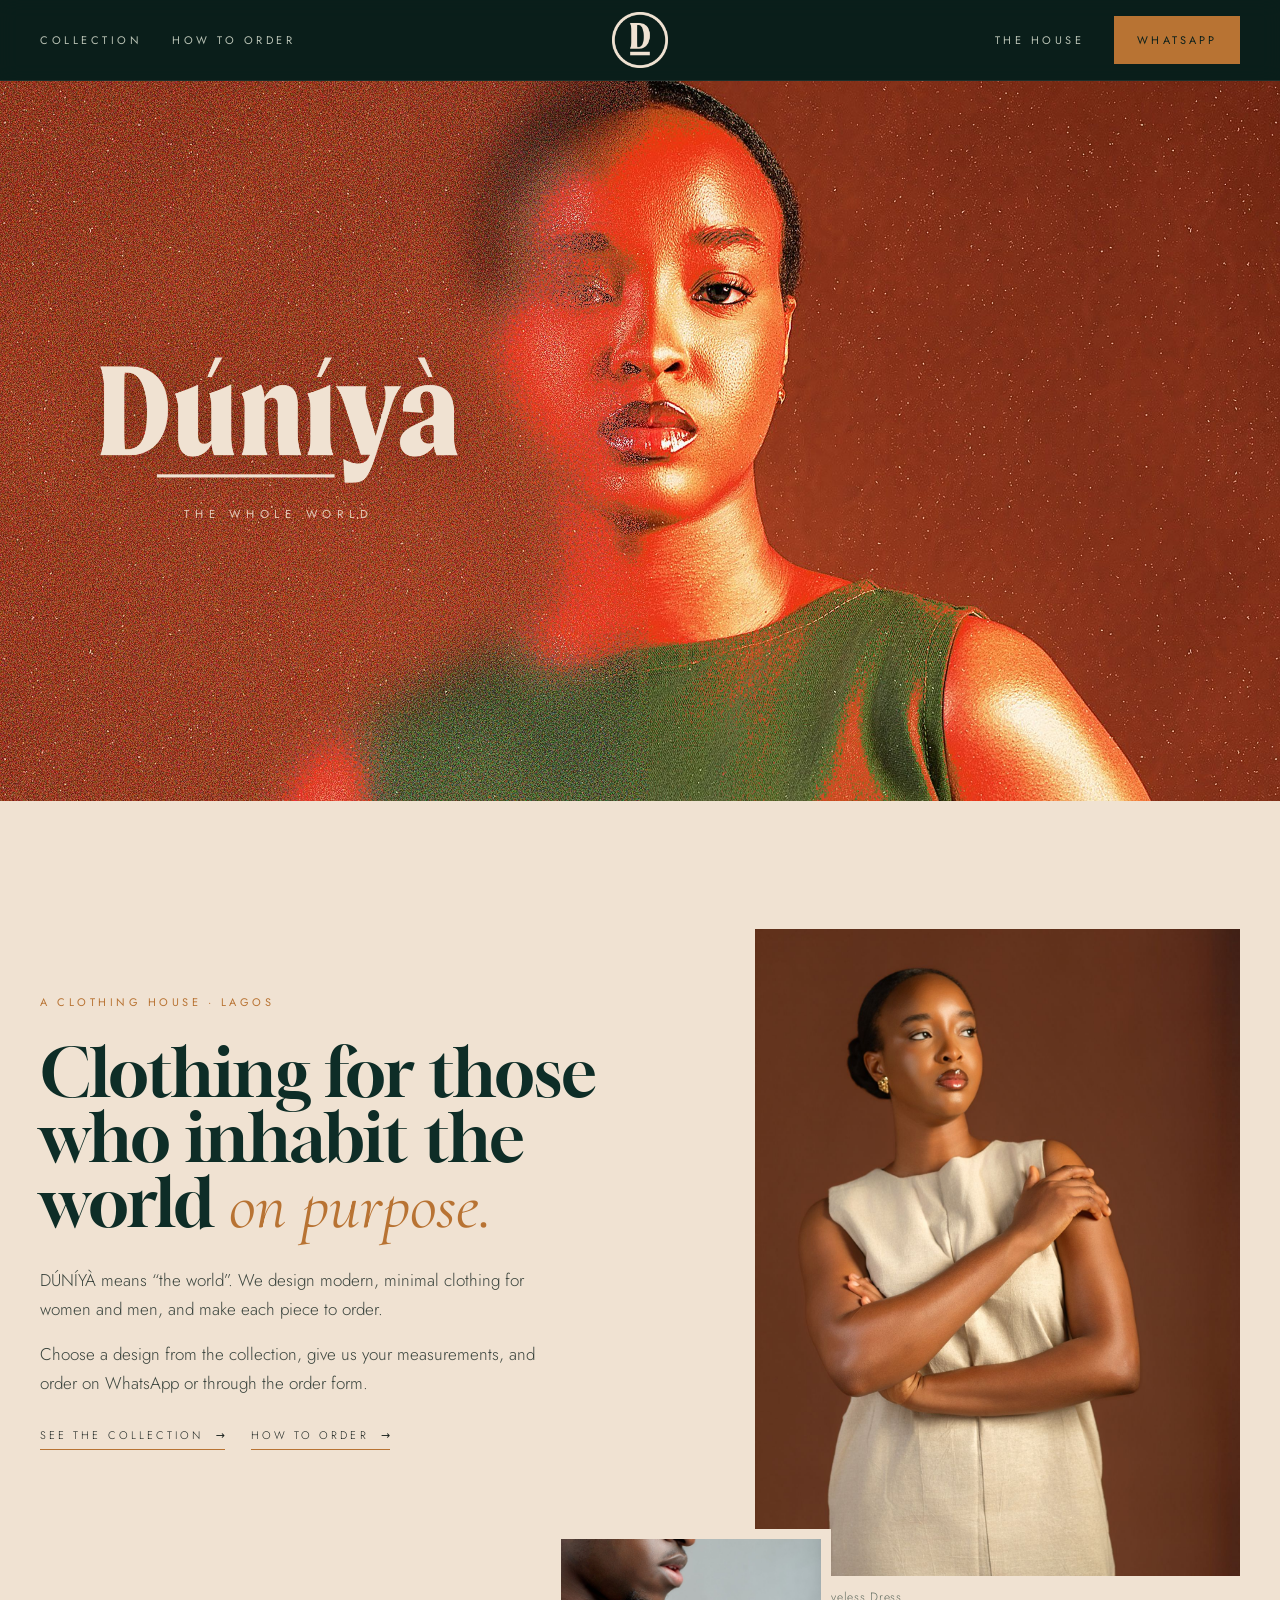
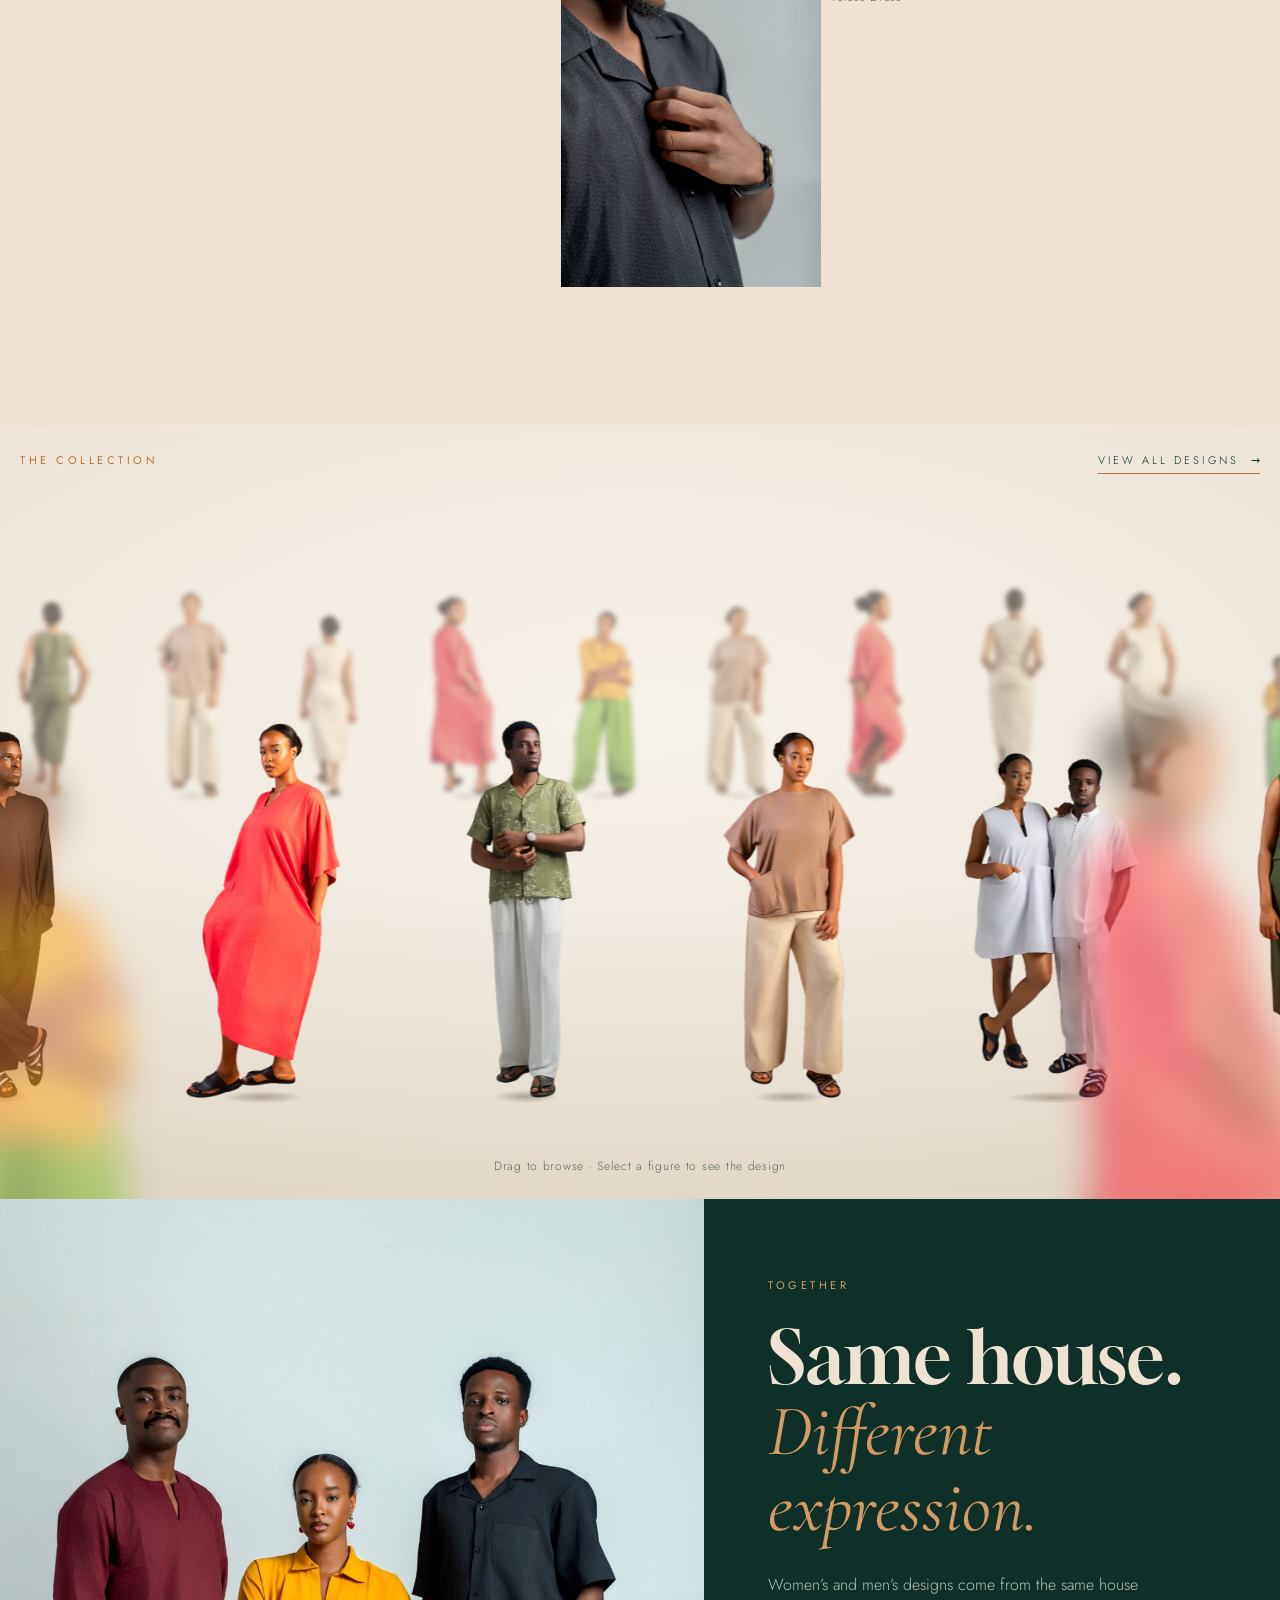
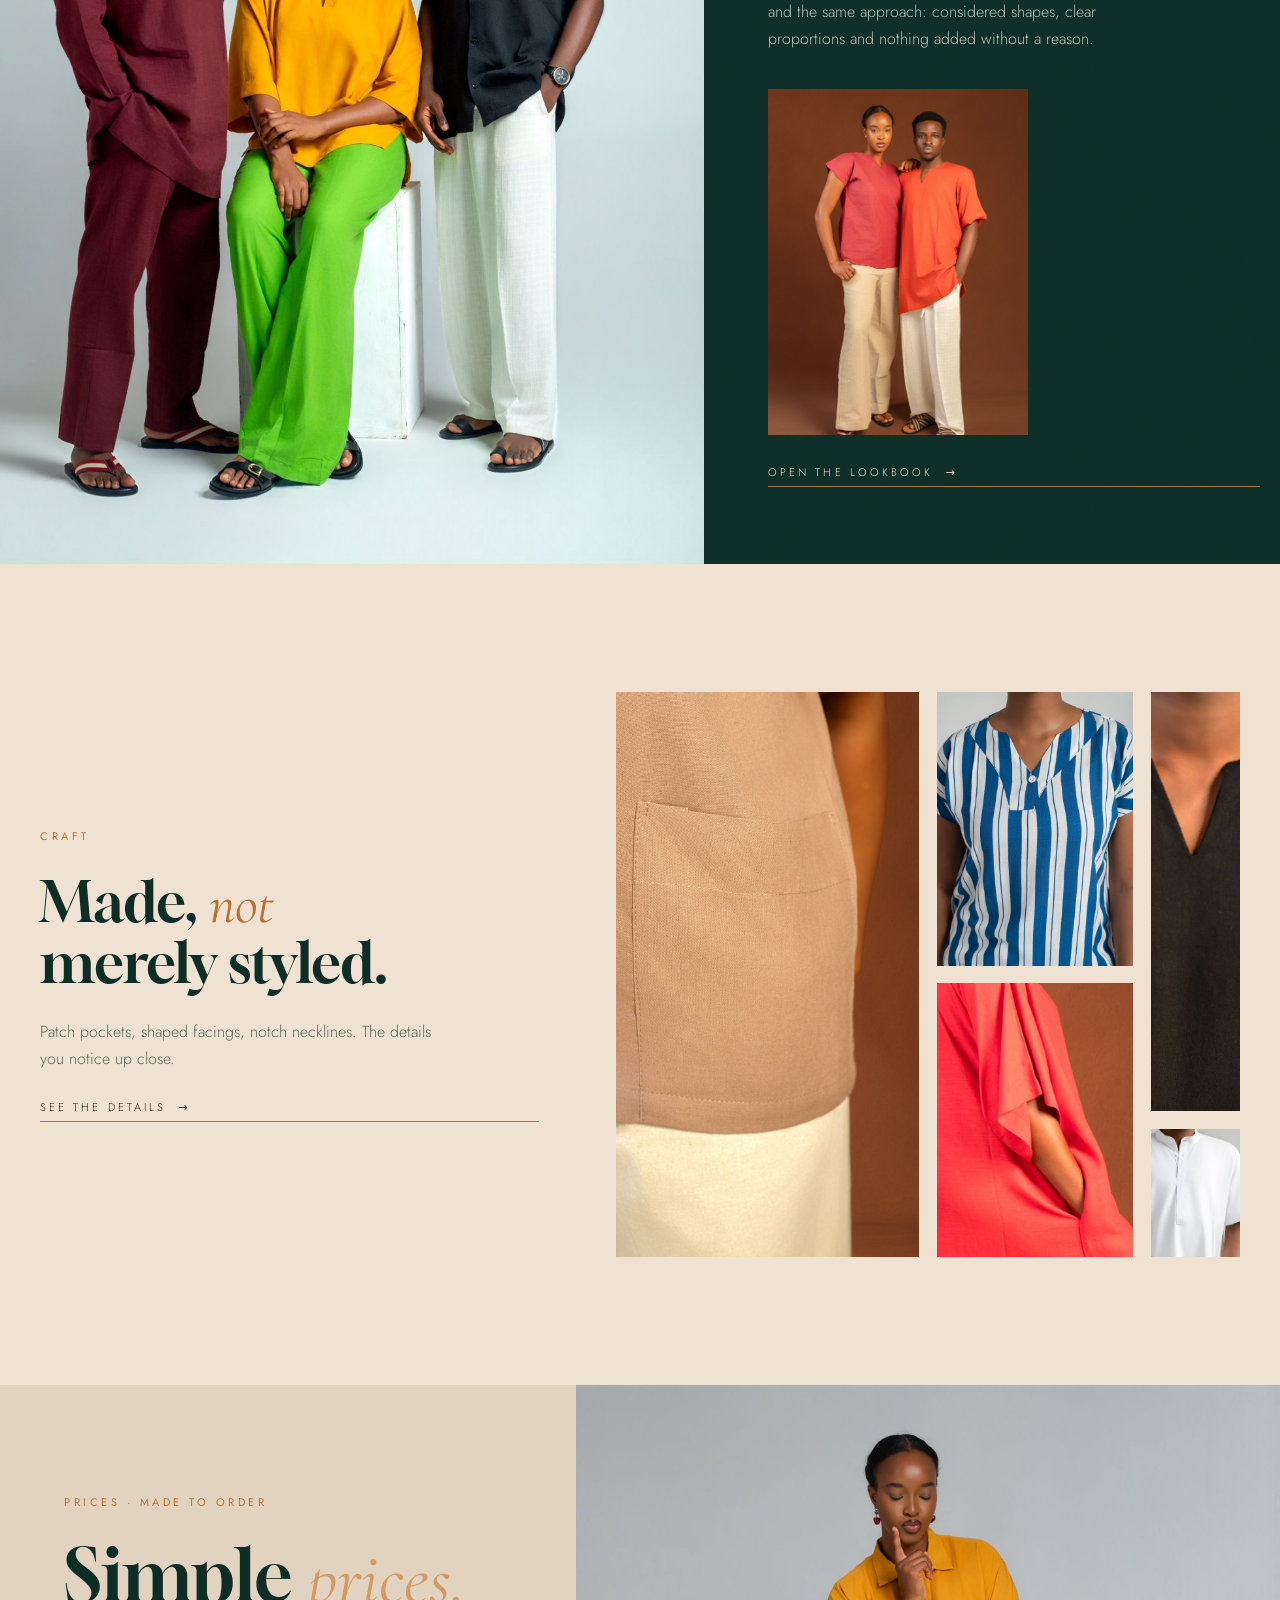
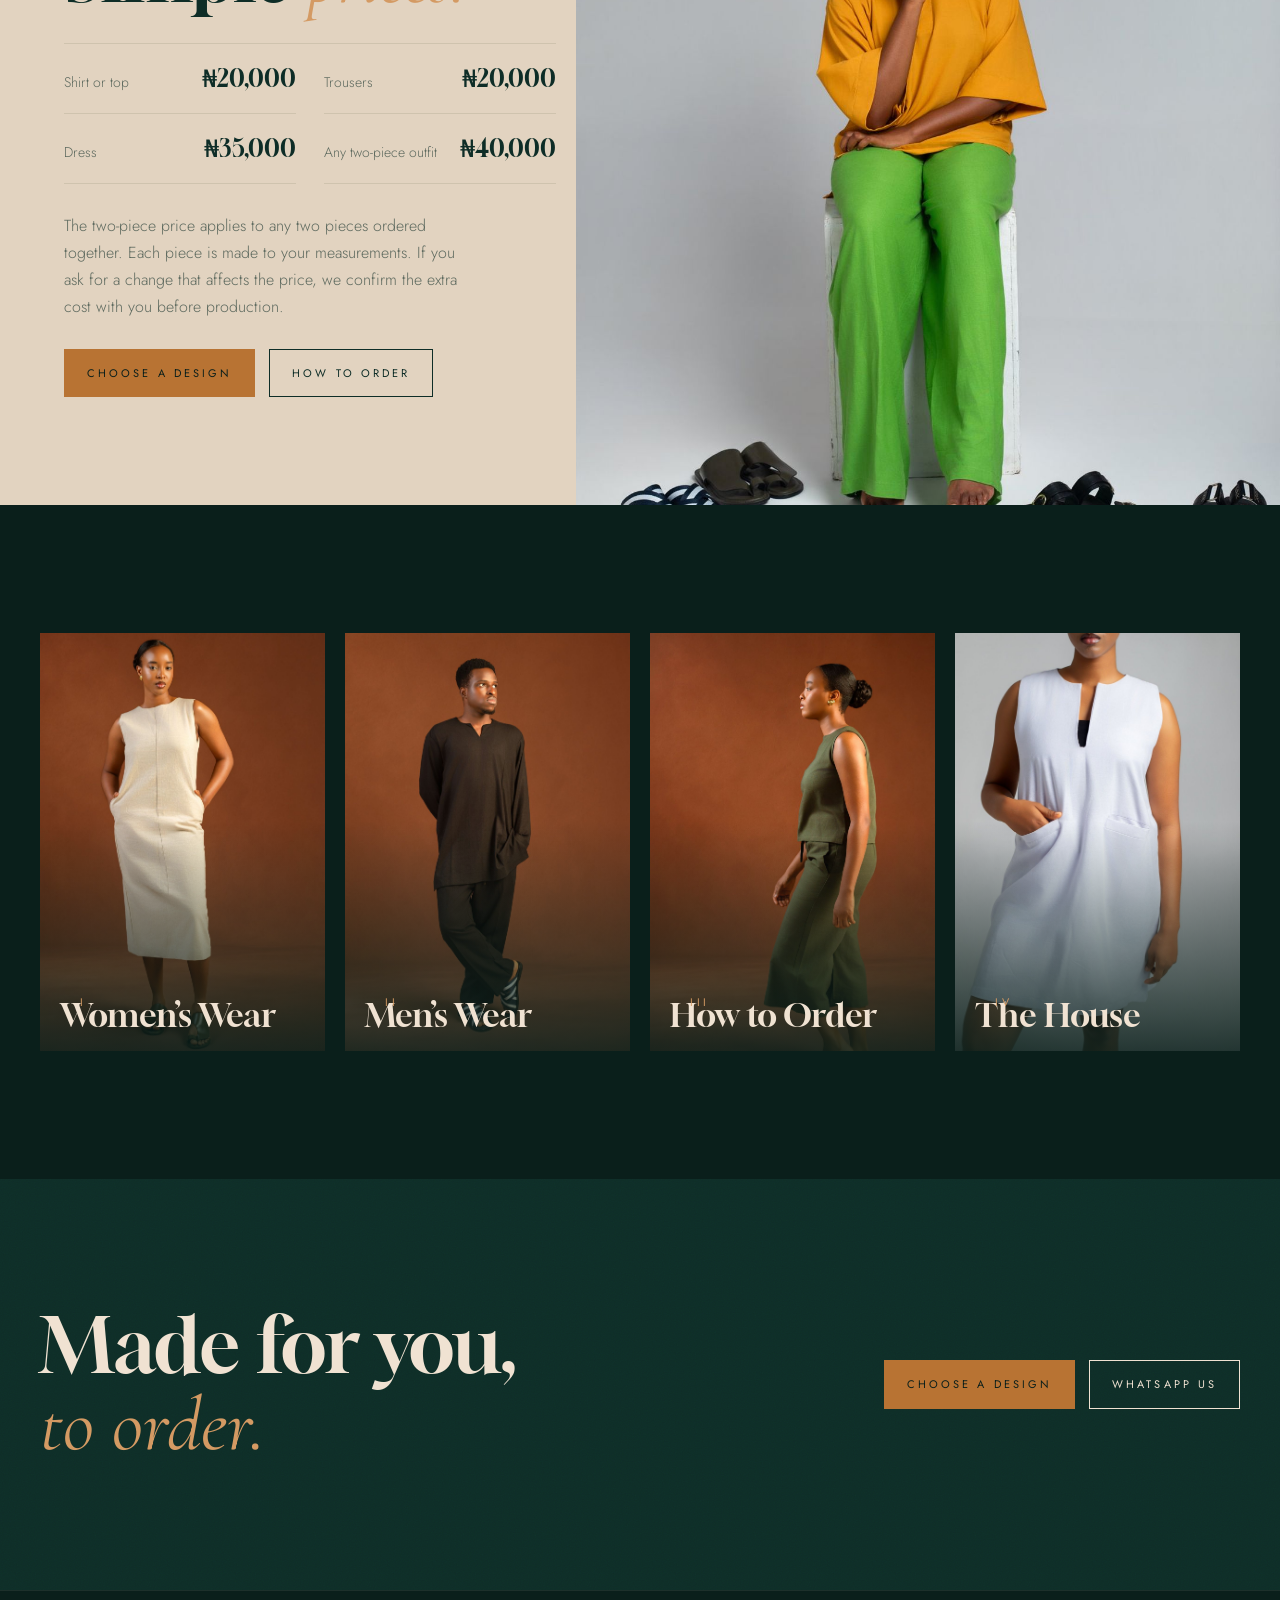
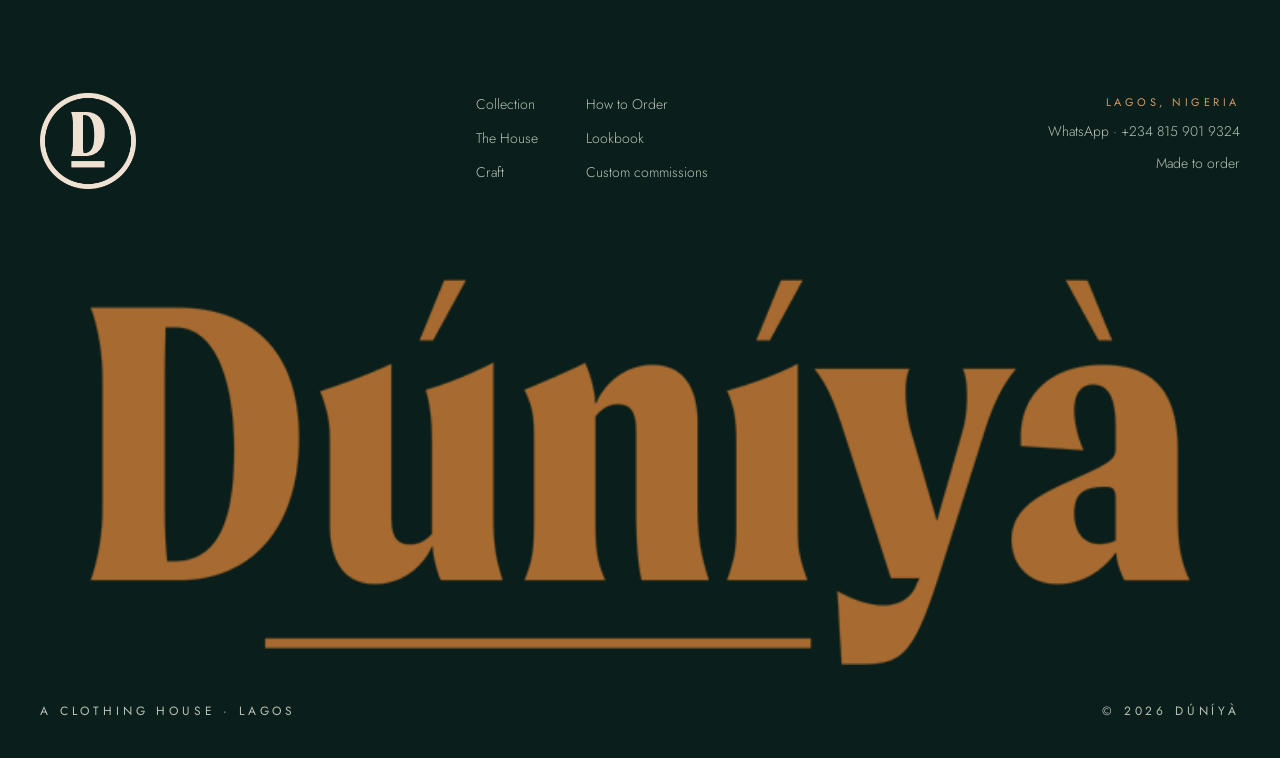
==== commit d01eb9ff: "Final launch brief: prices, simpler navigation, garment-specific order form - Confirmed prices on ev" ====
--- a/index.html
+++ b/index.html
@@ -6,10 +6,10 @@
 <meta http-equiv="Content-Security-Policy" content="default-src 'self'; script-src 'self'; style-src 'self' 'unsafe-inline'; img-src 'self' data:; font-src 'self'; connect-src 'self' https://script.google.com https://script.googleusercontent.com; form-action 'self'; base-uri 'self'; object-src 'none'; upgrade-insecure-requests">
 <meta name="referrer" content="strict-origin-when-cross-origin">
 <title>DÚNÍYÀ</title>
-<meta name="description" content="DÚNÍYÀ is a clothing house in Lagos designing modern, minimal clothing for women and men, made to order. Enquire on WhatsApp.">
+<meta name="description" content="DÚNÍYÀ is a clothing house in Lagos making modern, minimal clothing for women and men to order. Shirts and trousers from ₦20,000. Order on WhatsApp.">
 <meta name="theme-color" content="#0A1F1B">
 <meta property="og:title" content="DÚNÍYÀ">
-<meta property="og:description" content="DÚNÍYÀ is a clothing house in Lagos designing modern, minimal clothing for women and men, made to order. Enquire on WhatsApp.">
+<meta property="og:description" content="DÚNÍYÀ is a clothing house in Lagos making modern, minimal clothing for women and men to order. Shirts and trousers from ₦20,000. Order on WhatsApp.">
 <meta property="og:image" content="assets/img/photos/hero.jpg">
 <link rel="icon" type="image/png" href="assets/img/logo/seal-cream.png">
 <link rel="preload" href="assets/fonts/gloock-latin-400-normal.woff2" as="font" type="font/woff2" crossorigin>
@@ -20,16 +20,15 @@
 <header class="nav">
   <div class="wrap">
     <nav class="nav-links nav-left label" aria-label="Primary">
-      <a href="house">The House</a>
       <a href="collection">Collection</a>
-      <a href="lookbook">Lookbook</a>
+      <a href="order">How to Order</a>
     </nav>
     <a class="brand" href="./" aria-label="Dúníyà home"><img src="assets/img/logo/seal-cream.png" alt="Dúníyà"></a>
     <div class="nav-right">
       <nav class="nav-links label" aria-label="Secondary">
-        <a href="craft">Craft</a>
+        <a href="house">The House</a>
       </nav>
-      <a class="btn" href="order">Order</a>
+      <a class="btn" data-wa="general" href="order#whatsapp">WhatsApp</a>
       <button class="menu-btn" id="menuOpen" aria-label="Open menu"><span></span><span></span><span></span></button>
     </div>
   </div>
@@ -42,11 +41,9 @@
   </div>
   <nav>
     <a href="./" aria-current="page">Home</a>
+    <a href="collection">Collection</a>
+    <a href="order">How to Order</a>
     <a href="house">The House</a>
-    <a href="collection">Collection</a>
-    <a href="lookbook">Lookbook</a>
-    <a href="craft">Craft</a>
-    <a href="order">Order</a>
   </nav>
   <div class="overlay-foot label"><span>Lagos, Nigeria</span><a data-wa="general" href="order#whatsapp">WhatsApp us</a></div>
 </div>
@@ -67,9 +64,9 @@
       <h2>Clothing for those who inhabit the world <em class="c">on purpose.</em></h2>
       <div class="prose">
         <p>DÚNÍYÀ means “the world”. We design modern, minimal clothing for women and men, and make each piece to order.</p>
-        <p>Choose a design from the collection, ask for a variation, or bring us an idea. We confirm the details with you before anything is made.</p>
+        <p>Choose a design from the collection, give us your measurements, and order on WhatsApp or through the order form.</p>
       </div>
-      <span style="display:flex;gap:26px;flex-wrap:wrap"><a class="arrow" href="collection">See the collection</a><a class="arrow" href="order">How ordering works</a></span>
+      <span style="display:flex;gap:26px;flex-wrap:wrap"><a class="arrow" href="collection">See the collection</a><a class="arrow" href="order">How to order</a></span>
     </div>
     <figure class="st-a rv zoom"><img src="assets/img/photos/plat4.jpg" alt="Portrait of a model in the platinum sleeveless dress, arms folded" loading="lazy"><figcaption class="cap">Platinum Sleeveless Dress</figcaption></figure>
     <figure class="st-b rv"><img src="assets/img/photos/noir_shirt.jpg" alt="Close view of a man adjusting the collar of a black textured camp-collar shirt" loading="lazy"></figure>
@@ -99,8 +96,10 @@
     <aside class="slc-panel">
       <div class="slc-head"><span class="slc-count-pieces"></span><button class="slc-close" type="button">Close ×</button></div>
       <ul class="slc-list"></ul>
-      <a class="btn slc-enquire" href="order#whatsapp" target="_blank" rel="noopener">Enquire on WhatsApp</a>
-      <p class="slc-note">Made to order. Fabric availability, measurements, price and timing are confirmed with you before anything is made.</p>
+      <p class="slc-together" hidden></p>
+      <a class="btn slc-enquire" href="order#whatsapp" target="_blank" rel="noopener">Order on WhatsApp</a>
+      <a class="arrow slc-order" href="order#enquire">Order with your measurements</a>
+      <p class="slc-note">Made to order from your measurements. Fabric availability and any changes are confirmed with you before production.</p>
     </aside>
   </div>
 </section>
@@ -137,25 +136,26 @@
 <section class="feature flip stone">
   <div class="f-img"><figure><img src="assets/img/photos/harvest_seated.jpg" alt="Model in a mustard collared shirt and lime-green linen trousers, seated" loading="lazy"></figure></div>
   <div class="f-text rv">
-    <span class="label">Made to order</span>
-    <h2 style="color:var(--forest)">Three ways <em class="c">to order.</em></h2>
-    <ol class="ways">
-      <li><b>An existing design</b><span>Choose a piece from the collection as it is shown.</span></li>
-      <li><b>A variation</b><span>Ask about a different fabric, colour or length on an existing design.</span></li>
-      <li><b>A custom commission</b><span>Send us a reference or an idea and we will tell you what is possible.</span></li>
-    </ol>
-    <p style="color:var(--mute-dark);max-width:46ch">Every piece is made after you enquire. We confirm fabric availability, measurements, price and timing with you before production begins.</p>
-    <span style="display:flex;gap:14px;flex-wrap:wrap"><a class="btn" data-wa="general" href="order#whatsapp">Enquire on WhatsApp</a><a class="btn ghost" href="order" style="color:var(--forest)">How ordering works</a></span>
+    <span class="label">Prices · made to order</span>
+    <h2 style="color:var(--forest)">Simple <em class="c">prices.</em></h2>
+    <dl class="prices">
+      <div><dt>Shirt or top</dt><dd>₦20,000</dd></div>
+      <div><dt>Trousers</dt><dd>₦20,000</dd></div>
+      <div><dt>Dress</dt><dd>₦35,000</dd></div>
+      <div><dt>Any two-piece outfit</dt><dd>₦40,000</dd></div>
+    </dl>
+    <p style="color:var(--mute-dark);max-width:46ch">The two-piece price applies to any two pieces ordered together. Each piece is made to your measurements. If you ask for a change that affects the price, we confirm the extra cost with you before production.</p>
+    <span style="display:flex;gap:14px;flex-wrap:wrap"><a class="btn" href="collection">Choose a design</a><a class="btn ghost" href="order" style="color:var(--forest)">How to order</a></span>
   </div>
 </section>
 
 <section class="night sec">
   <div class="wrap">
     <div class="doors">
-      <a class="door rv" href="house"><img src="assets/img/photos/plat_front.jpg" alt="" loading="lazy"><span><span class="label">I</span><h3>The House</h3></span></a>
-      <a class="door rv" href="collection"><img src="assets/img/photos/onyx.jpg" alt="" loading="lazy"><span><span class="label">II</span><h3>Collection</h3></span></a>
-      <a class="door rv" href="lookbook"><img src="assets/img/photos/moss.jpg" alt="" loading="lazy"><span><span class="label">III</span><h3>Lookbook</h3></span></a>
-      <a class="door rv" href="craft"><img src="assets/img/photos/lumen.jpg" alt="" loading="lazy"><span><span class="label">IV</span><h3>Craft</h3></span></a>
+      <a class="door rv" href="collection#women"><img src="assets/img/photos/plat_front.jpg" alt="" loading="lazy"><span><span class="label">I</span><h3>Women’s Wear</h3></span></a>
+      <a class="door rv" href="collection#men"><img src="assets/img/photos/onyx.jpg" alt="" loading="lazy"><span><span class="label">II</span><h3>Men’s Wear</h3></span></a>
+      <a class="door rv" href="order"><img src="assets/img/photos/moss.jpg" alt="" loading="lazy"><span><span class="label">III</span><h3>How to Order</h3></span></a>
+      <a class="door rv" href="house"><img src="assets/img/photos/lumen.jpg" alt="" loading="lazy"><span><span class="label">IV</span><h3>The House</h3></span></a>
     </div>
   </div>
 </section>
@@ -163,7 +163,7 @@
 <section class="forest sec grain">
   <div class="wrap cta-band">
     <h2>Made for you,<br><em class="c">to order.</em></h2>
-    <span style="display:flex;gap:14px;flex-wrap:wrap"><a class="btn" data-wa="general" href="order#whatsapp">Enquire on WhatsApp</a><a class="btn ghost" href="order">How to order</a></span>
+    <span style="display:flex;gap:14px;flex-wrap:wrap"><a class="btn" href="collection">Choose a design</a><a class="btn ghost" data-wa="general" href="order#whatsapp">WhatsApp us</a></span>
   </div>
 </section>
 </main>
@@ -172,9 +172,9 @@
     <div class="foot-top">
       <img class="seal" src="assets/img/logo/seal-cream.png" alt="">
       <nav class="foot-nav" aria-label="Footer">
+        <a href="collection">Collection</a><a href="order">How to Order</a>
         <a href="house">The House</a><a href="lookbook">Lookbook</a>
-        <a href="collection">Collection</a><a href="craft">Craft</a>
-        <a href="order">Order</a><a href="collection#custom-commissions">Custom commissions</a>
+        <a href="craft">Craft</a><a href="collection#custom-commissions">Custom commissions</a>
       </nav>
       <div class="foot-contact">
         <span class="label" style="color:var(--copper-soft)">Lagos, Nigeria</span>
@@ -189,6 +189,7 @@
     </div>
   </div>
 </footer>
+<a class="btn wa-float" data-wa="general" href="order#whatsapp">WhatsApp</a>
 <script src="assets/js/main.js"></script>
 <script src="assets/js/salon.js"></script>
 </body>
--- a/assets/css/styles.css
+++ b/assets/css/styles.css
@@ -668,3 +668,55 @@
   .pc-more{align-self:flex-start}
   .cat-head{flex-direction:column;gap:4px}
 }
+
+/* ---------- launch: prices, order form, measurements ---------- */
+.prices{display:grid;grid-template-columns:repeat(2,minmax(0,1fr));gap:0 28px;margin:0;border-top:1px solid var(--sand)}
+.prices div{display:flex;justify-content:space-between;align-items:baseline;gap:12px;padding:14px 0;border-bottom:1px solid var(--sand)}
+.prices dt{font-size:14px;color:var(--mute-dark)}
+.prices dd{margin:0;font-family:var(--display);font-size:24px;color:var(--forest);white-space:nowrap}
+.price-list{display:grid;gap:18px;margin-top:clamp(40px,5vw,64px);max-width:760px}
+.price-list .note-line{margin-top:0}
+.pc-price{font-family:var(--display);font-size:22px;letter-spacing:0;color:var(--copper-soft)}
+.lb-price{font-family:var(--display);font-size:24px;color:var(--forest)}
+#lbPair{margin:0 0 8px}
+.lb-cta .btn.ghost{color:var(--forest)}
+.pc-actions .pc-more{text-decoration:none}
+
+.f-step{display:flex;align-items:center;gap:12px;margin-bottom:-8px}
+.f-step h3{font-size:24px;color:var(--forest)}
+.f-n{display:inline-grid;place-items:center;width:28px;height:28px;border:1px solid var(--copper);border-radius:50%;font-size:12px;color:var(--copper);flex:none}
+.f-step-inline{display:inline-flex;align-items:center;gap:12px;font-family:var(--display);font-size:24px;letter-spacing:0;text-transform:none;color:var(--forest)}
+.f-step-inline i{font-family:var(--body)}
+.field select{font:inherit;font-size:17px;color:var(--ink);background:transparent;border:0;border-bottom:1px solid var(--sand);padding:10px 0;border-radius:0;width:100%;appearance:none;-webkit-appearance:none;
+  background-image:linear-gradient(45deg,transparent 50%,var(--copper) 50%),linear-gradient(135deg,var(--copper) 50%,transparent 50%);background-position:calc(100% - 12px) 55%,calc(100% - 6px) 55%;background-size:6px 6px;background-repeat:no-repeat;padding-right:28px}
+.field select:focus{outline:none;border-color:var(--forest)}
+.field.bad select{border-color:#A3262F}
+.f-price{display:grid;gap:4px;padding:16px 18px;background:var(--stone);border-left:2px solid var(--copper)}
+.f-price b{font-family:var(--display);font-weight:400;font-size:28px;color:var(--forest)}
+.f-price span{font-size:14px;color:#3A443D}
+#measWrap{display:grid;gap:14px;margin-top:6px}
+#measWrap[hidden]{display:none}
+.opts.unit .opt span{padding:6px 12px;font-size:12px}
+.m-block{display:grid;gap:8px;margin-top:6px}
+.m-grid{display:grid;grid-template-columns:repeat(auto-fill,minmax(130px,1fr));gap:12px 18px}
+.m-f{display:grid;gap:4px;font-size:12px;letter-spacing:.04em;text-transform:none!important;color:var(--mute-dark)!important}
+.m-f input{font-size:17px}
+.fieldset-note{font-size:12px}
+#sizeField.bad .err{display:block}
+.f-btns{display:flex;gap:12px;flex-wrap:wrap}
+.eform .btn.ghost{color:var(--forest)}
+.slc-together{font-family:var(--display);font-size:20px;color:var(--forest);margin:0}
+.slc-together[hidden]{display:none}
+.slc-order{color:var(--forest);justify-self:center}
+
+/* WhatsApp button that stays in reach on phones */
+.wa-float{display:none}
+@media (max-width:760px){
+  .prices{grid-template-columns:1fr}
+  .f-btns{width:100%}
+  .f-btns .btn{flex:1 1 100%;text-align:center}
+  .wa-float{display:block;position:fixed;right:16px;bottom:calc(16px + env(safe-area-inset-bottom));z-index:40;padding:12px 18px;font-size:10px;box-shadow:0 6px 20px rgba(10,31,27,.35)}
+  body:has(.lb:not([hidden])) .wa-float,body:has(.overlay:not([hidden])) .wa-float,body:has(.sl-closer:not([hidden])) .wa-float{display:none}
+}
+.pc-actions .pc-open.btn{background:var(--copper);border:1px solid var(--copper);color:var(--forest-deep);padding:12px 16px;text-align:center}
+.pc-actions .pc-open.btn:hover{background:transparent;color:var(--copper-soft)}
